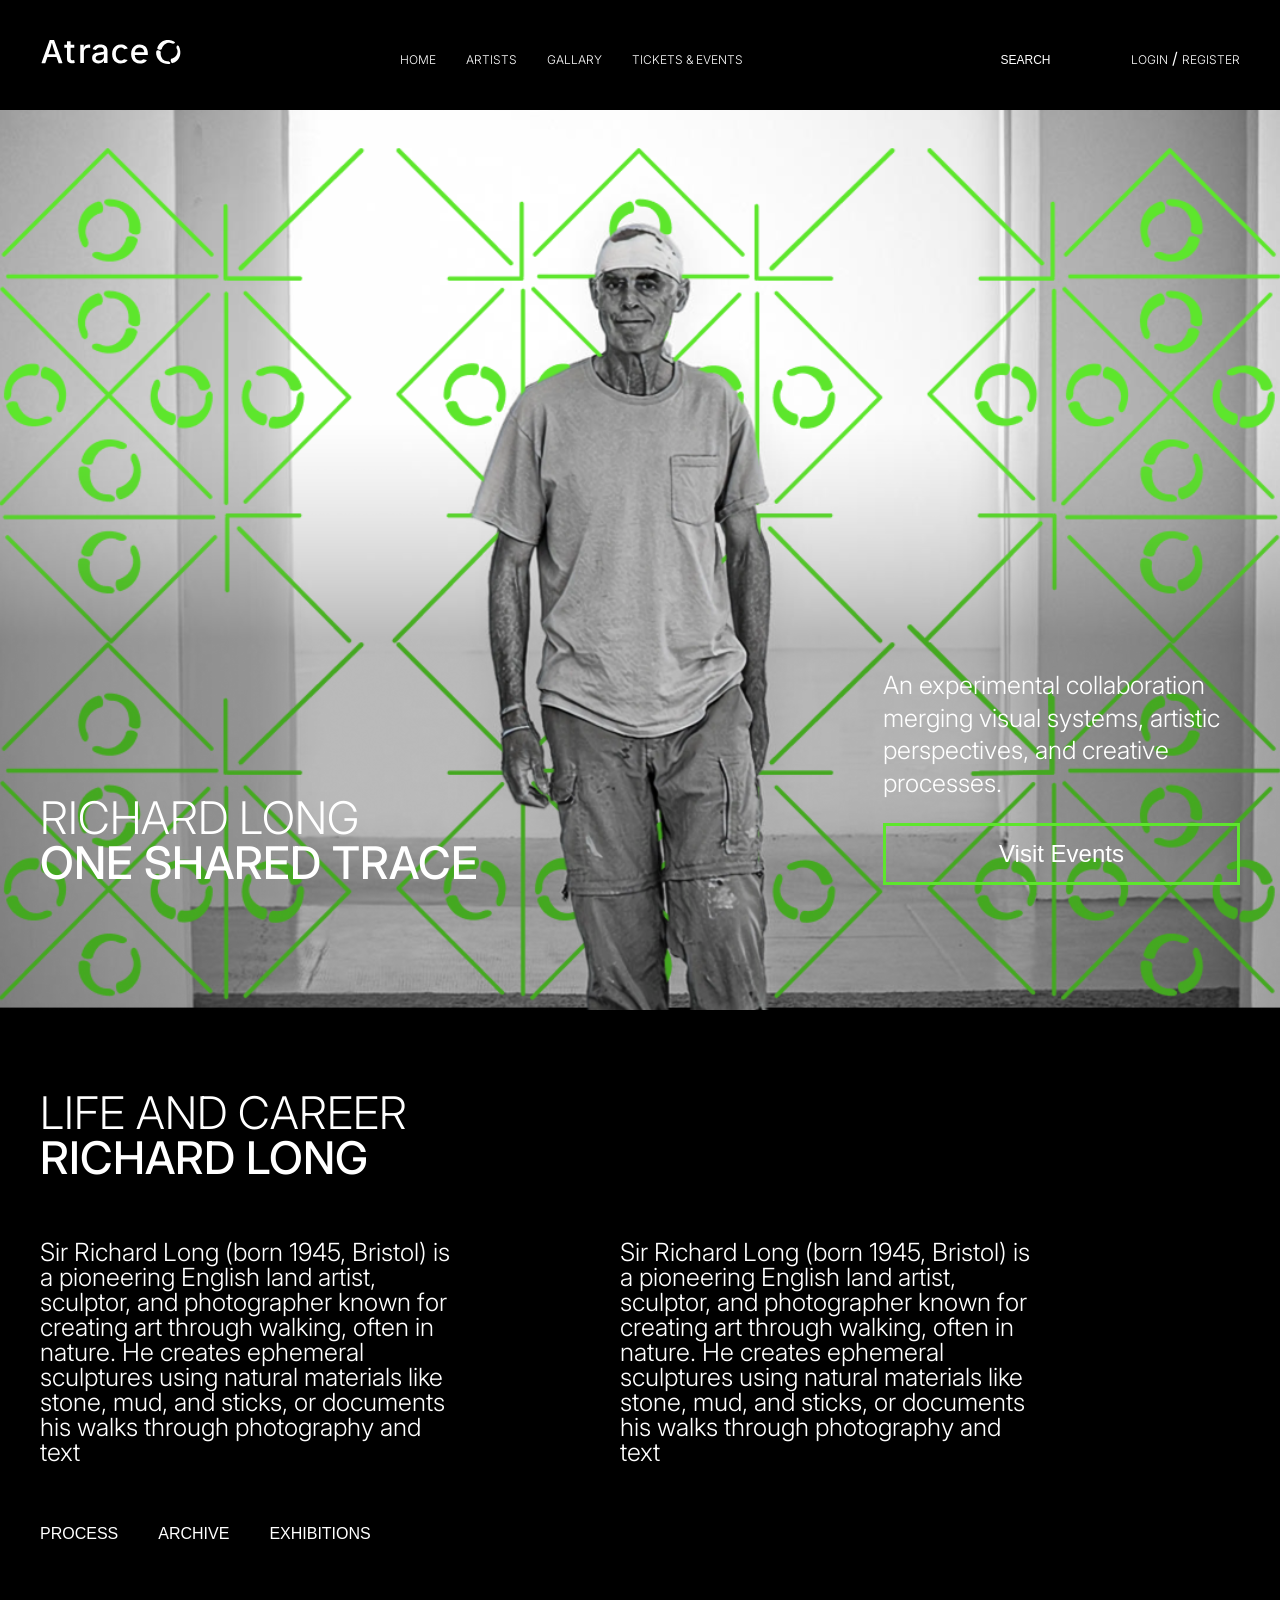
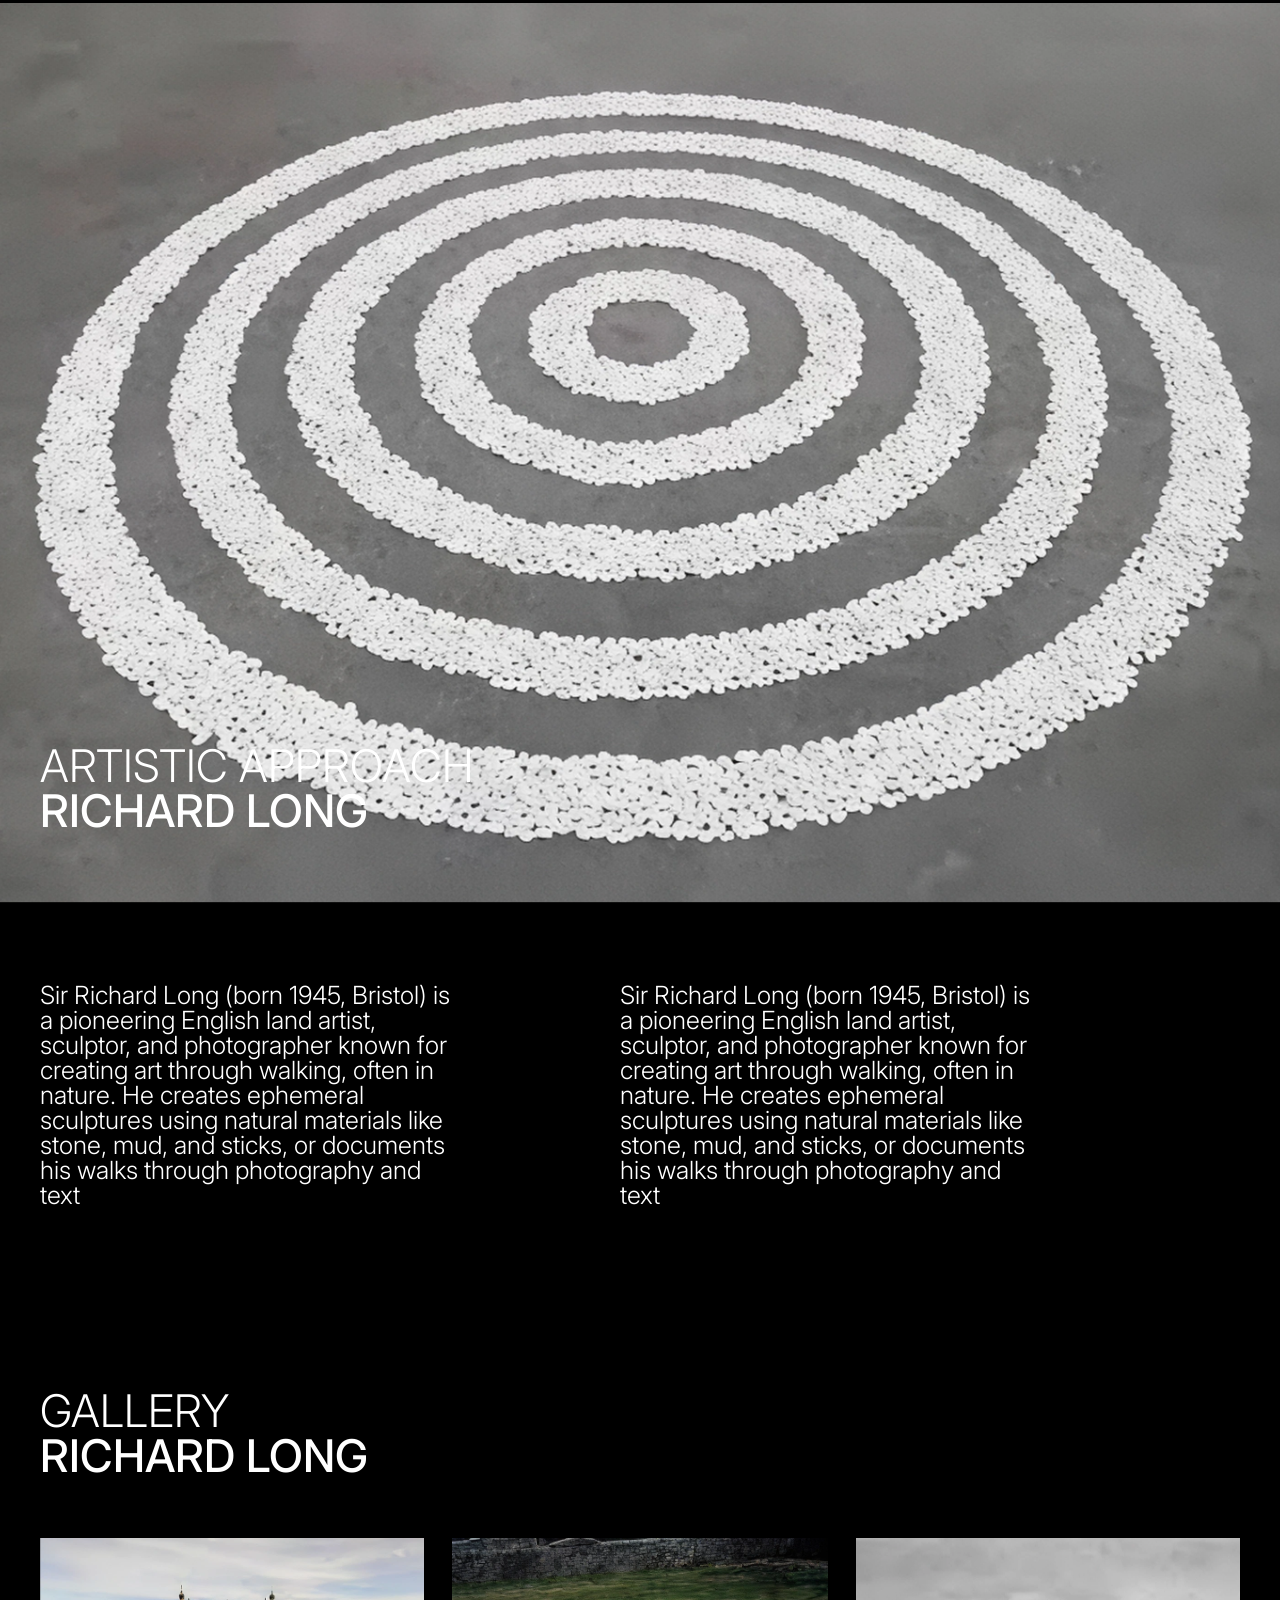
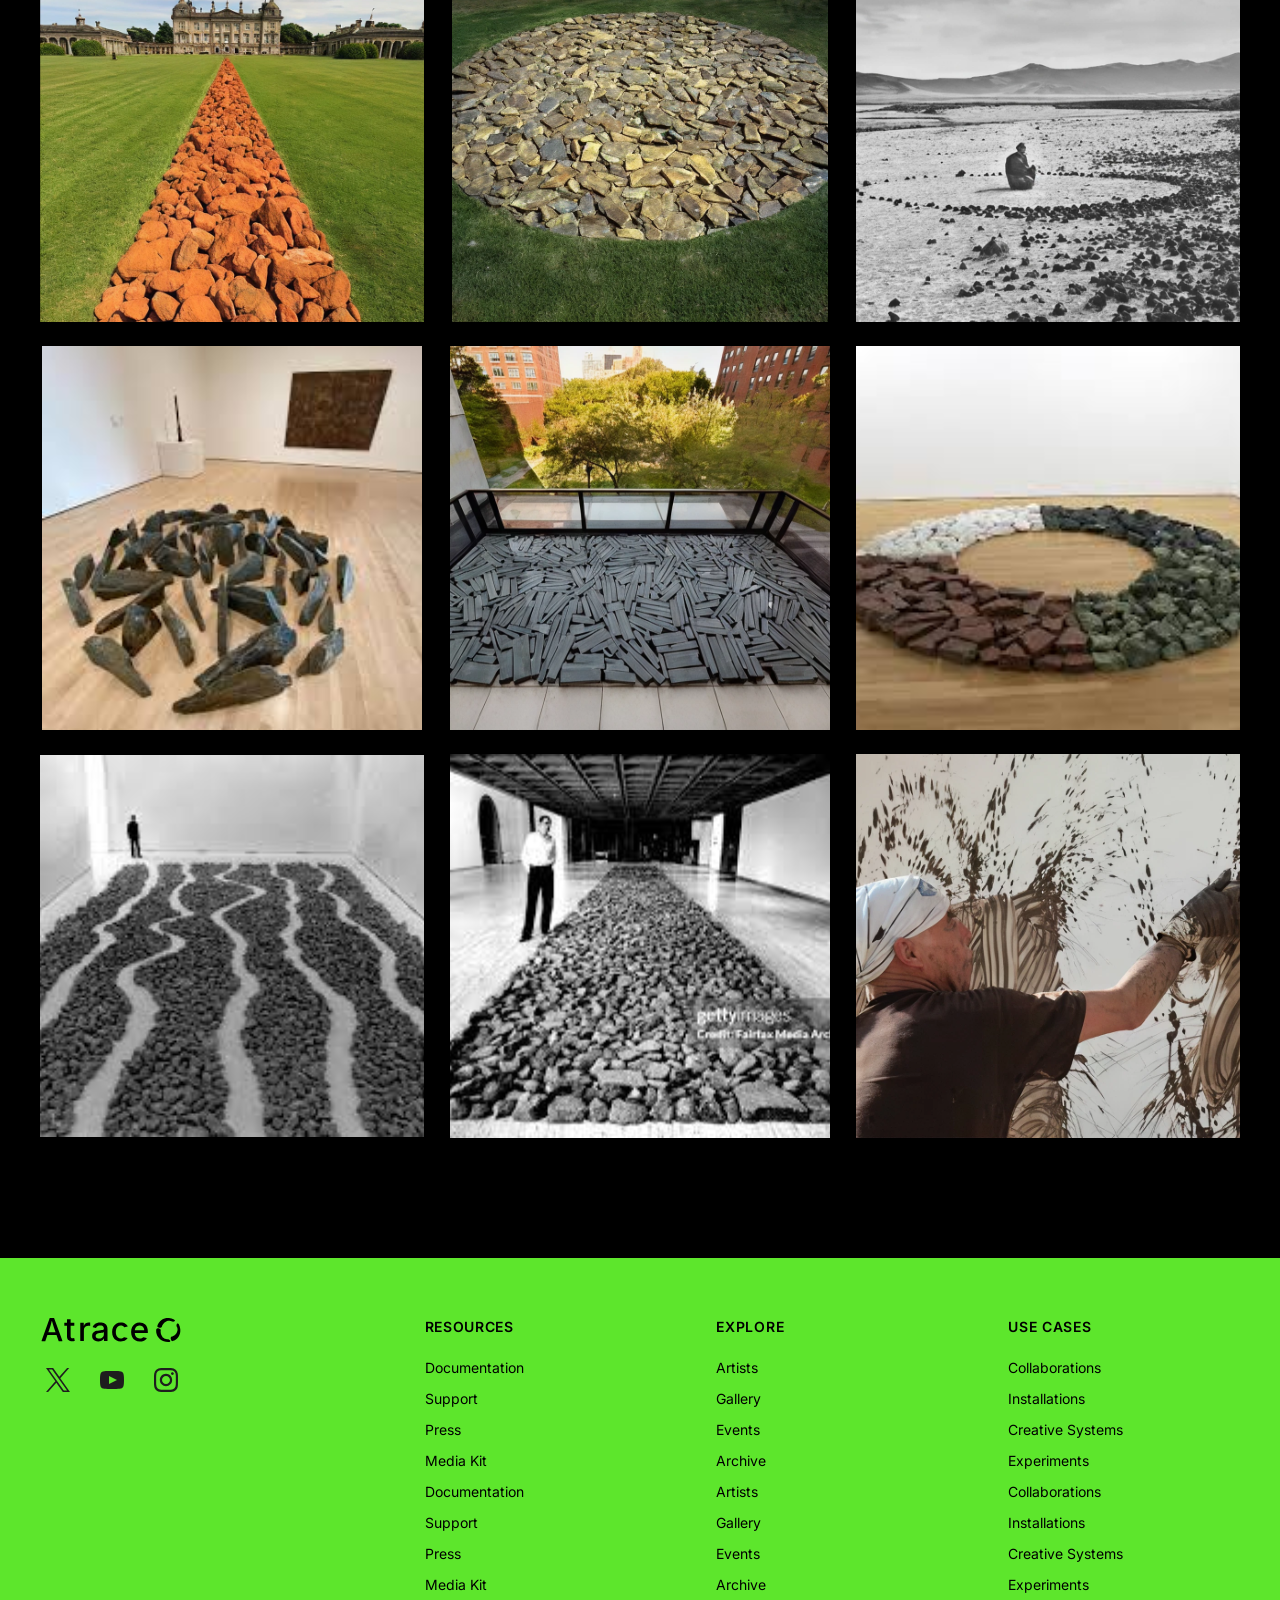
==== Artists.html @ f16a53b6 "Update Artists.html" ====
<!DOCTYPE html>
<html lang="en">

<head>
    <meta charset="UTF-8">
    <meta name="viewport" content="width=device-width, initial-scale=1.0">
    <title>Atrace</title>
    <link rel="icon" type="image/svg" sizes="32x32" href="assets/circule.svg">
    <!-- Google Font: Inter -->
    <link href="https://fonts.googleapis.com/css2?family=Inter:wght@300;400;500;600&display=swap" rel="stylesheet">

    <link rel="stylesheet" href="styles.css">
</head>

<body class="dark">

    <header class="header">
        <div class="logo">
            <div class="logo-inner">
                <!-- CHANGE WIDTH AND HEIGHT OF ATRACE DOWN HERE -->
                <svg width="110" height="24" viewBox="0 0 147 33" fill="none" xmlns="http://www.w3.org/2000/svg">
                    <path
                        d="M0.0226463 31.4394L11.1515 0.251324C11.205 0.101091 11.3487 0 11.5078 0H16.9969C17.156 0 17.2983 0.0996871 17.3532 0.248516L28.6919 31.4365C28.7821 31.6823 28.599 31.942 28.3356 31.942H23.8325C23.6719 31.942 23.5282 31.8409 23.4747 31.6893L17.3265 14.1696C16.8391 12.7263 16.3053 11.026 15.725 9.06732C15.1785 7.22521 14.5531 5.0335 13.8474 2.49499C13.7812 2.25489 13.9615 2.0134 14.2122 2.0134C14.4601 2.0134 14.6418 2.25068 14.5784 2.49077C13.8981 5.06017 13.284 7.27716 12.7361 9.14173C12.1558 11.1214 11.643 12.7965 11.1979 14.1696L5.24126 31.6851C5.18915 31.8381 5.04548 31.942 4.88209 31.942H0.379005C0.117018 31.942 -0.0660913 31.6837 0.0226463 31.4379V31.4394ZM6.01455 23.1415V19.8237C6.01455 19.6159 6.18357 19.446 6.39344 19.446H22.3042C22.5127 19.446 22.6831 19.6145 22.6831 19.8237V23.1415C22.6831 23.3493 22.5141 23.5191 22.3042 23.5191H6.39344C6.18498 23.5191 6.01455 23.3507 6.01455 23.1415Z"
                        fill="currentColor" />
                    <path
                        d="M45.0422 6.86156V10.154C45.0422 10.3618 44.8732 10.5317 44.6633 10.5317H31.6738C31.4653 10.5317 31.2949 10.3632 31.2949 10.154V6.86156C31.2949 6.65376 31.4639 6.48387 31.6738 6.48387H44.6633C44.8717 6.48387 45.0422 6.65236 45.0422 6.86156ZM35.3726 1.807H39.6066C39.8151 1.807 39.9855 1.97549 39.9855 2.18469V24.9358C39.9855 25.9467 40.201 26.6881 40.6321 27.1626C41.0631 27.6372 41.7702 27.8745 42.7533 27.8745C43.0111 27.8745 43.3505 27.845 43.7745 27.7846C44.0449 27.7467 44.29 27.7074 44.5098 27.6695C44.7098 27.6344 44.8985 27.7622 44.9422 27.9601L45.6732 31.2456C45.7155 31.4365 45.607 31.6331 45.4183 31.6893C44.9844 31.817 44.5281 31.9139 44.0478 31.9799C43.4421 32.0627 42.8449 32.1035 42.2561 32.1035C39.9574 32.1035 38.1728 31.5124 36.9023 30.3288C35.6318 29.1451 34.9965 27.4842 34.9965 25.343V2.18469C34.9965 1.97689 35.1655 1.807 35.3754 1.807H35.3726Z"
                        fill="currentColor" />
                    <path
                        d="M53.2384 31.386V6.86156C53.2384 6.65376 53.4075 6.48387 53.6173 6.48387H57.6908C57.8993 6.48387 58.0697 6.65236 58.0697 6.86156V10.5542H58.3416C58.8106 9.167 59.6275 8.08168 60.791 7.29822C61.9558 6.51476 63.2785 6.12303 64.7602 6.12303C65.0772 6.12303 65.4406 6.13427 65.849 6.15673C66.1054 6.17077 66.335 6.18902 66.5378 6.21289C66.7294 6.23536 66.8702 6.39682 66.8702 6.58918V10.5388C66.8702 10.7718 66.6632 10.9501 66.4336 10.9108C66.2674 10.8827 66.0645 10.8547 65.8265 10.8266C65.3124 10.7662 64.7912 10.7367 64.2616 10.7367C63.1123 10.7367 62.0756 10.9782 61.1544 11.4598C60.2318 11.9428 59.5135 12.6097 58.9993 13.4606C58.4852 14.3128 58.2275 15.2957 58.2275 16.4119V31.3874C58.2275 31.5952 58.0584 31.7651 57.8486 31.7651H53.6159C53.4075 31.7651 53.237 31.5966 53.237 31.3874L53.2384 31.386Z"
                        fill="currentColor" />
                    <path
                        d="M78.1004 32.3295C76.4975 32.3295 75.0453 32.0319 73.7453 31.4365C72.4438 30.8412 71.4155 29.9707 70.6606 28.825C69.9042 27.6793 69.5267 26.2781 69.5267 24.6199C69.5267 23.1878 69.8028 22.0126 70.3549 21.0929C70.9071 20.1733 71.655 19.4418 72.6015 18.8998C73.5467 18.3579 74.5974 17.9507 75.7552 17.6783C76.9116 17.4073 78.0878 17.2037 79.2822 17.0676C80.7795 16.8864 81.9964 16.739 82.9345 16.6267C83.8726 16.513 84.5642 16.3248 85.0107 16.0609C85.4572 15.7969 85.6798 15.3715 85.6798 14.7832V14.647C85.6798 13.6978 85.4981 12.8989 85.1361 12.2503C84.7727 11.6016 84.2318 11.1004 83.5134 10.7465C82.7951 10.3927 81.8993 10.2144 80.826 10.2144C79.7217 10.2144 78.7737 10.3843 77.9793 10.7227C77.1849 11.0625 76.5426 11.4949 76.051 12.0228C75.6411 12.4623 75.3186 12.9172 75.082 13.389C75.0003 13.5504 74.8228 13.6403 74.6467 13.5939L70.6732 12.5606C70.4521 12.503 70.3267 12.2615 70.4169 12.0509C70.9803 10.7283 71.7508 9.64718 72.7283 8.81037C73.8016 7.89072 75.0341 7.21959 76.4257 6.79838C77.8173 6.37717 79.254 6.16516 80.7358 6.16516C81.764 6.16516 82.8528 6.2859 84.0022 6.5274C85.1516 6.76889 86.2319 7.20555 87.246 7.83878C88.2588 8.472 89.0842 9.36216 89.7194 10.5065C90.3547 11.6522 90.6716 13.1447 90.6716 14.984V31.3846C90.6716 31.5924 90.5026 31.7623 90.2927 31.7623H86.2192C86.0108 31.7623 85.8403 31.5938 85.8403 31.3846V28.3027H85.591C85.2586 28.9514 84.767 29.5846 84.1163 30.2024C83.4655 30.8202 82.6458 31.3298 81.6542 31.7286C80.664 32.1273 79.4808 32.3281 78.1047 32.3281L78.1004 32.3295ZM79.2118 28.3266C80.5724 28.3266 81.7373 28.0626 82.7049 27.5347C83.6726 27.0068 84.4135 26.3062 84.9276 25.4314C85.4417 24.5581 85.6995 23.6301 85.6995 22.65V20.0778C85.6995 19.8068 85.4262 19.6285 85.1741 19.731C85.029 19.7914 84.86 19.8476 84.667 19.9023C84.16 20.0455 83.5825 20.1733 82.9317 20.287C82.281 20.4008 81.6542 20.4948 81.0485 20.5692C80.4428 20.6451 79.9442 20.7054 79.5512 20.7504C78.6132 20.8711 77.7554 21.0747 76.9764 21.3611C76.1975 21.6475 75.5778 22.0547 75.1172 22.5826C74.6552 23.1106 74.4256 23.8112 74.4256 24.6859C74.4256 25.4848 74.6326 26.1559 75.0496 26.6979C75.4651 27.2399 76.0285 27.647 76.7398 27.9194C77.4497 28.1904 78.2737 28.3266 79.2118 28.3266Z"
                        fill="currentColor" />
                    <path
                        d="M112.794 26.8229C112.28 27.2216 111.701 27.5305 111.05 27.7495C110.4 27.9728 109.68 28.0809 108.897 28.0809C107.367 28.0809 106.101 27.6807 105.094 26.8818C104.086 26.0829 103.34 25.0158 102.848 23.682C102.357 22.3468 102.11 20.8725 102.11 19.2607C102.11 17.6306 102.357 16.1465 102.848 14.807C103.34 13.4634 104.086 12.3921 105.094 11.5834C106.101 10.7746 107.366 10.3717 108.897 10.3717C109.666 10.3717 110.373 10.4812 111.015 10.689C111.657 10.9024 112.226 11.2015 112.718 11.5918C113.073 11.8754 113.387 12.1955 113.664 12.5507C113.756 12.6687 113.905 12.7263 114.052 12.6912L118.217 11.6971C118.466 11.6381 118.583 11.3559 118.455 11.1355C118.327 10.915 118.192 10.7044 118.046 10.498C117.404 9.57137 116.621 8.78651 115.687 8.14626C114.758 7.50602 113.719 7.01601 112.573 6.67482C111.421 6.33504 110.187 6.16656 108.875 6.16656C106.485 6.16656 104.403 6.70712 102.636 7.79665C100.864 8.88198 99.489 10.4068 98.5059 12.3724C97.5227 14.3423 97.0354 16.6351 97.0354 19.2593C97.0354 21.8511 97.5227 24.1299 98.5059 26.0871C99.489 28.0486 100.865 29.5692 102.636 30.6545C104.402 31.744 106.484 32.2846 108.875 32.2846C110.205 32.2846 111.453 32.1119 112.614 31.7623C113.78 31.4169 114.827 30.9128 115.756 30.2501C116.69 29.5874 117.477 28.7843 118.128 27.8394C118.21 27.7214 118.287 27.6035 118.361 27.4856L113.593 26.3371C113.463 26.3062 113.329 26.3469 113.233 26.441C113.097 26.5757 112.952 26.7035 112.795 26.8229H112.794Z"
                        fill="currentColor" />
                    <path
                        d="M146.166 18.8746C146.166 16.586 145.852 14.6343 145.224 13.0323C144.596 11.4247 143.748 10.1175 142.673 9.10522C141.599 8.09712 140.387 7.35298 139.043 6.88122C137.695 6.40384 136.297 6.16796 134.845 6.16796C132.485 6.16796 130.432 6.72116 128.674 7.82895C126.92 8.93674 125.564 10.4798 124.603 12.4553C123.643 14.4294 123.164 16.7137 123.164 19.3056C123.164 21.9298 123.651 24.2127 124.626 26.1559C125.605 28.1033 126.998 29.6099 128.81 30.6769C130.627 31.7482 132.781 32.2846 135.277 32.2846C137.09 32.2846 138.715 32.008 140.141 31.459C141.57 30.91 142.769 30.1378 143.725 29.1437C144.082 28.7745 144.4 28.3841 144.68 27.9728C144.83 27.7537 144.714 27.4519 144.456 27.3901L140.105 26.3427L140.055 26.3342C139.982 26.4157 139.908 26.4971 139.827 26.5743C139.27 27.1093 138.619 27.5094 137.863 27.7734C137.107 28.0359 136.26 28.1679 135.322 28.1679C133.901 28.1679 132.653 27.8632 131.578 27.2553C130.504 26.6417 129.67 25.7389 129.074 24.5413C128.579 23.557 128.291 22.3875 128.205 21.0396C128.191 20.8234 128.368 20.6408 128.585 20.6408H145.788C145.996 20.6408 146.166 20.4724 146.166 20.2632V18.8746ZM128.62 16.9314C128.398 16.9314 128.217 16.739 128.243 16.5186C128.347 15.62 128.585 14.7733 128.961 13.9815C129.48 12.8737 130.242 11.9793 131.239 11.3026C132.236 10.6216 133.439 10.2818 134.846 10.2818C136.267 10.2818 137.45 10.6174 138.398 11.2801C139.341 11.9428 140.056 12.8638 140.544 14.0489C140.848 14.7958 141.055 15.6144 141.168 16.5101C141.196 16.7334 141.015 16.9314 140.79 16.9314H128.62Z"
                        fill="currentColor" />
                </svg>
                <!-- CHANGE WIDTH AND HEIGHT OF THE CIRCULE DOWN HERE -->
                <svg width="25" height="24" viewBox="0 0 36 35" fill="none" xmlns="http://www.w3.org/2000/svg">
                    <path
                        d="M22.0996 4.79699C21.9869 4.74224 21.8714 4.69169 21.7601 4.63413C22.7137 5.11571 22.2926 4.86579 22.0531 4.76751C21.8207 4.67203 21.5869 4.58218 21.3489 4.50074C21.1108 4.41931 20.8728 4.34349 20.6305 4.27469C20.5699 4.25784 20.5094 4.24099 20.4488 4.22414C20.1812 4.15254 20.3685 4.20028 21.0094 4.36876C20.8869 4.34208 20.7657 4.3112 20.6418 4.28452C20.1699 4.18202 19.6952 4.11182 19.2163 4.05426C18.8431 4.00933 20.2446 4.1385 19.6051 4.09357C19.4797 4.08514 19.3544 4.07672 19.229 4.0711C18.9783 4.05987 18.7262 4.05566 18.4754 4.05706C18.2444 4.05987 18.0149 4.07391 17.7853 4.08093C18.9755 4.04864 18.0332 4.06549 17.7317 4.10199C17.2317 4.16377 16.7401 4.25644 16.25 4.36736C15.7485 4.47968 16.9768 4.15956 16.4852 4.30558C16.3655 4.34068 16.2443 4.37438 16.1232 4.41088C15.8838 4.4853 15.6457 4.56533 15.4105 4.65238C14.9288 4.83069 14.4597 5.0413 14.0019 5.27297C14.1963 5.17187 14.3921 5.07078 14.5865 4.96969C13.3949 5.59168 12.3117 6.38216 11.3483 7.31585C11.4863 7.18106 11.6243 7.04487 11.7624 6.91008C10.4567 8.2018 9.41576 9.72378 8.70163 11.4143C8.77065 11.2486 8.84107 11.0843 8.91009 10.9186C8.65515 11.5378 8.44669 12.1696 8.2833 12.8197C7.92131 14.2631 5.84232 14.4273 4.64366 14.1844C3.86333 14.0272 3.0027 13.766 2.41112 13.2086C2.00687 12.8281 1.53362 12.2749 1.68574 11.667C2.58157 8.0965 4.80563 4.91353 7.85651 2.83555C10.9863 0.702804 14.9316 -0.249138 18.6994 0.0555395C21.2714 0.263338 23.6997 0.890945 26.0196 2.02682C26.5365 2.27954 27.1858 2.86222 27.3309 3.45192C27.4675 4.00371 27.2041 4.57937 26.7351 4.88966C25.3688 5.79387 23.4771 5.47234 22.0996 4.79699Z"
                        fill="currentColor" />
                    <path
                        d="M30.3607 13.1904C30.4184 13.3013 30.4719 13.415 30.5311 13.5259C30.0268 12.5866 30.286 12.9994 30.3916 13.2367C30.4973 13.474 30.5874 13.6972 30.6762 13.9317C30.7649 14.1662 30.8452 14.4035 30.9198 14.6421C30.9381 14.7025 30.9565 14.7615 30.9748 14.8219C31.0536 15.0858 31.0001 14.9019 30.817 14.2659C30.8466 14.388 30.8804 14.5074 30.91 14.6295C31.0227 15.0971 31.1058 15.5688 31.1734 16.0448C31.2269 16.4155 31.0649 15.0226 31.1255 15.6587C31.1368 15.7836 31.148 15.9086 31.1565 16.0336C31.1734 16.2835 31.1832 16.5334 31.1875 16.7847C31.1903 17.015 31.1804 17.2438 31.1804 17.4741C31.1846 16.2863 31.1903 17.227 31.1607 17.5275C31.11 18.0273 31.0283 18.5187 30.9283 19.0115C30.8269 19.5142 31.1199 18.2814 30.9846 18.7757C30.9522 18.8964 30.9212 19.0171 30.8874 19.1379C30.8184 19.3794 30.7438 19.6181 30.6621 19.854C30.4931 20.3384 30.2944 20.8101 30.0719 21.272C30.1691 21.0755 30.2649 20.8789 30.3621 20.6823C29.7663 21.8842 28.9986 22.9822 28.083 23.9636C28.2154 23.8232 28.3479 23.6828 28.4803 23.541C27.2154 24.872 25.7125 25.9433 24.0335 26.6959C24.1969 26.6229 24.3617 26.5498 24.5251 26.4768C23.9096 26.745 23.28 26.9682 22.6334 27.1452C21.1953 27.5397 21.0784 29.6149 21.3489 30.8041C21.5249 31.5791 21.8066 32.43 22.3799 33.007C22.7715 33.4016 23.3363 33.8593 23.9434 33.6936C27.5027 32.7192 30.6452 30.4278 32.658 27.3417C34.7243 24.1728 35.5891 20.219 35.1961 16.4716C34.9285 13.9135 34.2426 11.5083 33.0509 9.22254C32.7847 8.71287 32.1861 8.07965 31.5917 7.94767C31.0353 7.82411 30.4635 8.09931 30.1635 8.57387C29.2873 9.95545 29.655 11.8327 30.3635 13.1918L30.3607 13.1904Z"
                        fill="currentColor" />
                    <path
                        d="M16.1105 30.8715C15.9851 30.8771 15.8584 30.8771 15.733 30.8827C16.7993 30.8266 16.3147 30.8855 16.0556 30.8799C15.8049 30.8743 15.5541 30.8617 15.3034 30.8406C15.0527 30.8209 14.8034 30.7929 14.5541 30.7592C14.4921 30.7507 14.4301 30.7423 14.3682 30.7325C14.0949 30.6904 14.2851 30.7227 14.94 30.8266C14.8175 30.8013 14.6935 30.7816 14.5696 30.7564C14.0977 30.6595 13.6329 30.5331 13.1723 30.3941C12.8131 30.2846 14.147 30.7297 13.5442 30.5149C13.4258 30.4727 13.3075 30.4292 13.1906 30.3829C12.9568 30.2916 12.7244 30.1947 12.4962 30.0922C12.2864 29.9982 12.0821 29.8915 11.8736 29.7932C12.9498 30.3014 12.0948 29.9069 11.8342 29.7525C11.4018 29.4955 10.9891 29.2119 10.5848 28.9128C10.1721 28.6082 11.1666 29.3958 10.775 29.0645C10.6792 28.983 10.582 28.9044 10.4877 28.823C10.2975 28.6587 10.113 28.4902 9.93268 28.3147C9.56365 27.9567 9.21997 27.5776 8.89601 27.1803C9.03404 27.3516 9.17068 27.5214 9.30871 27.6927C8.47064 26.6453 7.80017 25.4856 7.29732 24.243C7.36916 24.4227 7.441 24.601 7.51142 24.7807C6.83955 23.0734 6.50431 21.2622 6.53389 19.4285C6.53108 19.6083 6.52686 19.7866 6.52404 19.9663C6.54094 19.2966 6.60574 18.6338 6.71983 17.9753C6.97337 16.5095 5.13662 15.5225 3.94219 15.2613C3.16468 15.0914 2.27168 14.9847 1.50403 15.2557C0.980053 15.441 0.323675 15.757 0.216626 16.3747C-0.410171 20.0014 0.33636 23.8091 2.28577 26.9374C4.28589 30.1484 7.51001 32.6069 11.0806 33.8438C13.5174 34.6891 15.9936 35.092 18.5754 34.9867C19.1515 34.9629 19.9812 34.6919 20.353 34.2103C20.7009 33.7596 20.6939 33.1278 20.3896 32.6546C19.5065 31.2773 17.6458 30.8111 16.1105 30.8743V30.8715Z"
                        fill="currentColor" />
                </svg>

            </div>


        </div>

        <nav class="nav">
            <a href="index.html">HOME</a>
            <a href="Artists.html">ARTISTS</a>
            <a href="events.html">GALLARY</a>
            <a href="events.html">TICKETS & EVENTS</a>
        </nav>

        <div class="actions">
            <form class="search-container">
                <div class="search-box">
                    <input type="text" placeholder="SEARCH" id="searchInput">

                    <button class="search-icon" type="submit">
                        <!-- SVG -->
                        <svg viewBox="0 0 36 35" xmlns="http://www.w3.org/2000/svg">
                            <path
                                d="M22.0996 4.79699C21.9869 4.74224 21.8714 4.69169 21.7601 4.63413C22.7137 5.11571 22.2926 4.86579 22.0531 4.76751C21.8207 4.67203 21.5869 4.58218 21.3489 4.50074C21.1108 4.41931 20.8728 4.34349 20.6305 4.27469C20.5699 4.25784 20.5094 4.24099 20.4488 4.22414C20.1812 4.15254 20.3685 4.20028 21.0094 4.36876C20.8869 4.34208 20.7657 4.3112 20.6418 4.28452C20.1699 4.18202 19.6952 4.11182 19.2163 4.05426C18.8431 4.00933 20.2446 4.1385 19.6051 4.09357C19.4797 4.08514 19.3544 4.07672 19.229 4.0711C18.9783 4.05987 18.7262 4.05566 18.4755 4.05706C18.2445 4.05987 18.0149 4.07391 17.7853 4.08093C18.9755 4.04864 18.0332 4.06549 17.7317 4.10199C17.2317 4.16377 16.7401 4.25644 16.25 4.36736C15.7485 4.47968 16.9768 4.15956 16.4852 4.30558C16.3655 4.34068 16.2443 4.37438 16.1232 4.41088C15.8838 4.4853 15.6457 4.56533 15.4105 4.65238C14.9288 4.83069 14.4597 5.0413 14.002 5.27297C14.1963 5.17187 14.3921 5.07078 14.5865 4.96969C13.3949 5.59168 12.3117 6.38216 11.3483 7.31585C11.4863 7.18106 11.6243 7.04487 11.7624 6.91008C10.4567 8.2018 9.41577 9.72378 8.70164 11.4143C8.77066 11.2486 8.84108 11.0843 8.9101 10.9186C8.65516 11.5378 8.4467 12.1696 8.28331 12.8197C7.92132 14.2631 5.84233 14.4273 4.64367 14.1844C3.86334 14.0272 3.00271 13.766 2.41113 13.2086C2.00688 12.8281 1.53363 12.2749 1.68575 11.667C2.58158 8.0965 4.80564 4.91353 7.85652 2.83555C10.9863 0.702804 14.9316 -0.249138 18.6994 0.0555395C21.2714 0.263338 23.6997 0.890945 26.0196 2.02682C26.5365 2.27954 27.1858 2.86222 27.3309 3.45192C27.4675 4.00371 27.2041 4.57937 26.7351 4.88966C25.3688 5.79387 23.4772 5.47234 22.0996 4.79699Z"
                                fill="currentColor" />
                            <path
                                d="M30.3607 13.1904C30.4184 13.3013 30.4719 13.415 30.5311 13.5259C30.0268 12.5866 30.286 12.9994 30.3916 13.2367C30.4973 13.474 30.5874 13.6972 30.6762 13.9317C30.7649 14.1662 30.8452 14.4035 30.9198 14.6421C30.9381 14.7025 30.9565 14.7615 30.9748 14.8219C31.0537 15.0858 31.0001 14.9019 30.817 14.2659C30.8466 14.388 30.8804 14.5074 30.91 14.6295C31.0227 15.0971 31.1058 15.5688 31.1734 16.0448C31.2269 16.4155 31.0649 15.0226 31.1255 15.6587C31.1368 15.7836 31.148 15.9086 31.1565 16.0336C31.1734 16.2835 31.1832 16.5334 31.1875 16.7847C31.1903 17.015 31.1804 17.2438 31.1804 17.4741C31.1846 16.2863 31.1903 17.227 31.1607 17.5275C31.11 18.0273 31.0283 18.5187 30.9283 19.0115C30.8269 19.5142 31.1199 18.2814 30.9846 18.7757C30.9522 18.8964 30.9212 19.0171 30.8874 19.1379C30.8184 19.3794 30.7438 19.6181 30.6621 19.854C30.4931 20.3384 30.2944 20.8101 30.0719 21.272C30.1691 21.0755 30.2649 20.8789 30.3621 20.6823C29.7663 21.8842 28.9986 22.9822 28.0831 23.9636C28.2155 23.8232 28.3479 23.6828 28.4803 23.541C27.2154 24.872 25.7125 25.9433 24.0335 26.6959C24.1969 26.6229 24.3617 26.5498 24.5251 26.4768C23.9096 26.745 23.28 26.9682 22.6334 27.1452C21.1953 27.5397 21.0784 29.6149 21.3489 30.8041C21.5249 31.5791 21.8066 32.43 22.3799 33.007C22.7715 33.4016 23.3363 33.8593 23.9434 33.6936C27.5027 32.7192 30.6452 30.4278 32.658 27.3417C34.7243 24.1728 35.5891 20.219 35.1961 16.4716C34.9285 13.9135 34.2426 11.5083 33.0509 9.22254C32.7847 8.71287 32.1861 8.07965 31.5917 7.94767C31.0353 7.82411 30.4635 8.09931 30.1635 8.57387C29.2873 9.95545 29.655 11.8327 30.3635 13.1918L30.3607 13.1904Z"
                                fill="currentColor" />
                            <path
                                d="M16.1105 30.8715C15.9851 30.8771 15.8584 30.8771 15.733 30.8827C16.7993 30.8266 16.3147 30.8855 16.0556 30.8799C15.8049 30.8743 15.5541 30.8617 15.3034 30.8406C15.0527 30.8209 14.8034 30.7929 14.5541 30.7592C14.4921 30.7507 14.4301 30.7423 14.3682 30.7325C14.0949 30.6904 14.2851 30.7227 14.94 30.8266C14.8175 30.8013 14.6935 30.7816 14.5696 30.7564C14.0977 30.6595 13.6329 30.5331 13.1723 30.3941C12.8131 30.2846 14.147 30.7297 13.5442 30.5149C13.4258 30.4727 13.3075 30.4292 13.1906 30.3829C12.9568 30.2916 12.7244 30.1947 12.4962 30.0922C12.2864 29.9982 12.0821 29.8915 11.8736 29.7932C12.9498 30.3014 12.0948 29.9069 11.8342 29.7525C11.4018 29.4955 10.9891 29.2119 10.5848 28.9128C10.1721 28.6082 11.1666 29.3958 10.775 29.0645C10.6792 28.983 10.582 28.9044 10.4877 28.823C10.2975 28.6587 10.113 28.4902 9.93268 28.3147C9.56365 27.9567 9.21997 27.5776 8.89601 27.1803C9.03404 27.3516 9.17068 27.5214 9.30871 27.6927C8.47064 26.6453 7.80017 25.4856 7.29732 24.243C7.36916 24.4227 7.441 24.601 7.51142 24.7807C6.83955 23.0734 6.50431 21.2622 6.53389 19.4285C6.53108 19.6083 6.52686 19.7866 6.52404 19.9663C6.54094 19.2966 6.60574 18.6338 6.71983 17.9753C6.97337 16.5095 5.13662 15.5225 3.94219 15.2613C3.16468 15.0914 2.27168 14.9847 1.50403 15.2557C0.980053 15.4411 0.323675 15.757 0.216626 16.3747C-0.410171 20.0014 0.33636 23.8091 2.28577 26.9374C4.28589 30.1484 7.51001 32.6069 11.0806 33.8438C13.5174 34.6891 15.9936 35.092 18.5754 34.9867C19.1515 34.9629 19.9812 34.6919 20.353 34.2103C20.7009 33.7596 20.6939 33.1278 20.3896 32.6546C19.5065 31.2773 17.6458 30.8111 16.1105 30.8743V30.8715Z"
                                fill="currentColor" />
                        </svg>
                    </button>
                </div>

                <span class="underline"></span>
            </form>
            <div class="auth">
                <a href="#">LOGIN</a> /
                <a href="#">REGISTER</a>
            </div>
        </div>


    </header>
    <section class="artist-hero">

        <img src="assets/resh11.svg" class="artist-bg" alt="Artist Hero">

        <div class="artist-overlay">
            <div class="art-info-grid">

                <div class="art-info-item left">
                    <p class="artist-name">RICHARD LONG</p>

                    <p class="artist-title">
                        ONE SHARED TRACE
                    </p>
                </div>

                <div class="art-info-item middle">
                </div>

                <div class="art-info-item right">
                    <p>
                        An experimental collaboration merging visual systems, artistic perspectives, and creative
                        processes.
                    </p>

                    <button class="art-info-btn">
                        Visit Events
                    </button>
                </div>

            </div>
        </div>

    </section>
    <section class="artist-life-section">

        <!-- TITLE -->
        <div class="life-section-heading">
            <p class="life-artist-name">LIFE AND CAREER</p>
            <p class="life-artist-title">RICHARD LONG</p>
        </div>

        <!-- 3 COLUMN TEXT GRID -->
        <div class="life-content-grid">

            <div class="life-content-item">
                <p>
                    Sir Richard Long (born 1945, Bristol) is a pioneering English land artist, sculptor, and
                    photographer known for creating art through walking, often in nature. He creates ephemeral
                    sculptures using natural materials like stone, mud, and sticks, or documents his walks through
                    photography and text
                </p>
            </div>

            <div class="life-content-item">
                <p>
                    Sir Richard Long (born 1945, Bristol) is a pioneering English land artist, sculptor, and
                    photographer known for creating art through walking, often in nature. He creates ephemeral
                    sculptures using natural materials like stone, mud, and sticks, or documents his walks through
                    photography and text
                </p>
            </div>

            <div class="life-content-item empty">
                <!-- intentionally empty -->
            </div>

        </div>

        <!-- BOTTOM TEXT BUTTONS -->
        <div class="life-section-links">
            <button>PROCESS</button>
            <button>ARCHIVE</button>
            <button>EXHIBITIONS</button>
        </div>

    </section>
    <section class="artist-work">

        <img src="assets/work.svg" class="artistwork-bg" alt="Artist wokr">

        <div class="artistwork-overlay">
            <div class="work-info-grid">

                <div class="work-info-item left">
                    <p class="artistwork-name">ARTISTIC APPROACH</p>

                    <p class="artistwork-title">
                        RICHARD LONG
                    </p>
                </div>

                <div class="work-info-item middle">
                </div>

                <div class="work-info-item right">

                </div>

            </div>
        </div>

    </section>
    <section class="artistwork-info-section">
        <div class="life-info-grid">

            <div class="life-info-item">
                <p>
                    Sir Richard Long (born 1945, Bristol) is a pioneering English land artist, sculptor, and
                    photographer known for creating art through walking, often in nature. He creates ephemeral
                    sculptures using natural materials like stone, mud, and sticks, or documents his walks through
                    photography and text
                </p>
            </div>

            <div class="life-info-item">
                <p>
                    Sir Richard Long (born 1945, Bristol) is a pioneering English land artist, sculptor, and
                    photographer known for creating art through walking, often in nature. He creates ephemeral
                    sculptures using natural materials like stone, mud, and sticks, or documents his walks through
                    photography and text
                </p>
            </div>

            <div class="life-info-item empty">
                <!-- intentionally empty -->
            </div>

        </div>
    </section>

    <section class="gallery-section">

        <!-- Heading -->
        <div class="life-section-heading">
            <p class="life-artist-name">GALLERY</p>
            <p class="life-artist-title">RICHARD LONG</p>
        </div>

        <!-- Grid -->
        <div class="gallery-grid">

            <div class="gallery-item"><img src="assets/images1.svg" alt=""></div>
            <div class="gallery-item"><img src="assets/images3.svg" alt=""></div>
            <div class="gallery-item"><img src="assets/images2.svg" alt=""></div>

            <div class="gallery-item"><img src="assets/images4.svg" alt=""></div>
            <div class="gallery-item"><img src="assets/images5.svg" alt=""></div>
            <div class="gallery-item"><img src="assets/images6.svg" alt=""></div>

            <div class="gallery-item"><img src="assets/images7.svg" alt=""></div>
            <div class="gallery-item"><img src="assets/images8.svg" alt=""></div>
            <div class="gallery-item"><img src="assets/images9.svg" alt=""></div>

        </div>

    </section>
    <footer class="footer">

        <div class="footer-grid">

            <!-- COLUMN 1 -->
            <div class="footer-column brand-column">

                <div class="footer-logo">
                    <div class="logo">
                        <div class="logo-inner">
                            <!-- CHANGE WIDTH AND HEIGHT OF ATRACE DOWN HERE -->
                            <svg width="110" height="24" viewBox="0 0 147 33" fill="none"
                                xmlns="http://www.w3.org/2000/svg">
                                <path
                                    d="M0.0226463 31.4394L11.1515 0.251324C11.205 0.101091 11.3487 0 11.5078 0H16.9969C17.156 0 17.2983 0.0996871 17.3532 0.248516L28.6919 31.4365C28.7821 31.6823 28.599 31.942 28.3356 31.942H23.8325C23.6719 31.942 23.5282 31.8409 23.4747 31.6893L17.3265 14.1696C16.8391 12.7263 16.3053 11.026 15.725 9.06732C15.1785 7.22521 14.5531 5.0335 13.8474 2.49499C13.7812 2.25489 13.9615 2.0134 14.2122 2.0134C14.4601 2.0134 14.6418 2.25068 14.5784 2.49077C13.8981 5.06017 13.284 7.27716 12.7361 9.14173C12.1558 11.1214 11.643 12.7965 11.1979 14.1696L5.24126 31.6851C5.18915 31.8381 5.04548 31.942 4.88209 31.942H0.379005C0.117018 31.942 -0.0660913 31.6837 0.0226463 31.4379V31.4394ZM6.01455 23.1415V19.8237C6.01455 19.6159 6.18357 19.446 6.39344 19.446H22.3042C22.5127 19.446 22.6831 19.6145 22.6831 19.8237V23.1415C22.6831 23.3493 22.5141 23.5191 22.3042 23.5191H6.39344C6.18498 23.5191 6.01455 23.3507 6.01455 23.1415Z"
                                    fill="currentColor" />
                                <path
                                    d="M45.0422 6.86156V10.154C45.0422 10.3618 44.8732 10.5317 44.6633 10.5317H31.6738C31.4653 10.5317 31.2949 10.3632 31.2949 10.154V6.86156C31.2949 6.65376 31.4639 6.48387 31.6738 6.48387H44.6633C44.8717 6.48387 45.0422 6.65236 45.0422 6.86156ZM35.3726 1.807H39.6066C39.8151 1.807 39.9855 1.97549 39.9855 2.18469V24.9358C39.9855 25.9467 40.201 26.6881 40.6321 27.1626C41.0631 27.6372 41.7702 27.8745 42.7533 27.8745C43.0111 27.8745 43.3505 27.845 43.7745 27.7846C44.0449 27.7467 44.29 27.7074 44.5098 27.6695C44.7098 27.6344 44.8985 27.7622 44.9422 27.9601L45.6732 31.2456C45.7155 31.4365 45.607 31.6331 45.4183 31.6893C44.9844 31.817 44.5281 31.9139 44.0478 31.9799C43.4421 32.0627 42.8449 32.1035 42.2561 32.1035C39.9574 32.1035 38.1728 31.5124 36.9023 30.3288C35.6318 29.1451 34.9965 27.4842 34.9965 25.343V2.18469C34.9965 1.97689 35.1655 1.807 35.3754 1.807H35.3726Z"
                                    fill="currentColor" />
                                <path
                                    d="M53.2384 31.386V6.86156C53.2384 6.65376 53.4075 6.48387 53.6173 6.48387H57.6908C57.8993 6.48387 58.0697 6.65236 58.0697 6.86156V10.5542H58.3416C58.8106 9.167 59.6275 8.08168 60.791 7.29822C61.9558 6.51476 63.2785 6.12303 64.7602 6.12303C65.0772 6.12303 65.4406 6.13427 65.849 6.15673C66.1054 6.17077 66.335 6.18902 66.5378 6.21289C66.7294 6.23536 66.8702 6.39682 66.8702 6.58918V10.5388C66.8702 10.7718 66.6632 10.9501 66.4336 10.9108C66.2674 10.8827 66.0645 10.8547 65.8265 10.8266C65.3124 10.7662 64.7912 10.7367 64.2616 10.7367C63.1123 10.7367 62.0756 10.9782 61.1544 11.4598C60.2318 11.9428 59.5135 12.6097 58.9993 13.4606C58.4852 14.3128 58.2275 15.2957 58.2275 16.4119V31.3874C58.2275 31.5952 58.0584 31.7651 57.8486 31.7651H53.6159C53.4075 31.7651 53.237 31.5966 53.237 31.3874L53.2384 31.386Z"
                                    fill="currentColor" />
                                <path
                                    d="M78.1004 32.3295C76.4975 32.3295 75.0453 32.0319 73.7453 31.4365C72.4438 30.8412 71.4155 29.9707 70.6606 28.825C69.9042 27.6793 69.5267 26.2781 69.5267 24.6199C69.5267 23.1878 69.8028 22.0126 70.3549 21.0929C70.9071 20.1733 71.655 19.4418 72.6015 18.8998C73.5467 18.3579 74.5974 17.9507 75.7552 17.6783C76.9116 17.4073 78.0878 17.2037 79.2822 17.0676C80.7795 16.8864 81.9964 16.739 82.9345 16.6267C83.8726 16.513 84.5642 16.3248 85.0107 16.0609C85.4572 15.7969 85.6798 15.3715 85.6798 14.7832V14.647C85.6798 13.6978 85.4981 12.8989 85.1361 12.2503C84.7727 11.6016 84.2318 11.1004 83.5134 10.7465C82.7951 10.3927 81.8993 10.2144 80.826 10.2144C79.7217 10.2144 78.7737 10.3843 77.9793 10.7227C77.1849 11.0625 76.5426 11.4949 76.051 12.0228C75.6411 12.4623 75.3186 12.9172 75.082 13.389C75.0003 13.5504 74.8228 13.6403 74.6467 13.5939L70.6732 12.5606C70.4521 12.503 70.3267 12.2615 70.4169 12.0509C70.9803 10.7283 71.7508 9.64718 72.7283 8.81037C73.8016 7.89072 75.0341 7.21959 76.4257 6.79838C77.8173 6.37717 79.254 6.16516 80.7358 6.16516C81.764 6.16516 82.8528 6.2859 84.0022 6.5274C85.1516 6.76889 86.2319 7.20555 87.246 7.83878C88.2588 8.472 89.0842 9.36216 89.7194 10.5065C90.3547 11.6522 90.6716 13.1447 90.6716 14.984V31.3846C90.6716 31.5924 90.5026 31.7623 90.2927 31.7623H86.2192C86.0108 31.7623 85.8403 31.5938 85.8403 31.3846V28.3027H85.591C85.2586 28.9514 84.767 29.5846 84.1163 30.2024C83.4655 30.8202 82.6458 31.3298 81.6542 31.7286C80.664 32.1273 79.4808 32.3281 78.1047 32.3281L78.1004 32.3295ZM79.2118 28.3266C80.5724 28.3266 81.7373 28.0626 82.7049 27.5347C83.6726 27.0068 84.4135 26.3062 84.9276 25.4314C85.4417 24.5581 85.6995 23.6301 85.6995 22.65V20.0778C85.6995 19.8068 85.4262 19.6285 85.1741 19.731C85.029 19.7914 84.86 19.8476 84.667 19.9023C84.16 20.0455 83.5825 20.1733 82.9317 20.287C82.281 20.4008 81.6542 20.4948 81.0485 20.5692C80.4428 20.6451 79.9442 20.7054 79.5512 20.7504C78.6132 20.8711 77.7554 21.0747 76.9764 21.3611C76.1975 21.6475 75.5778 22.0547 75.1172 22.5826C74.6552 23.1106 74.4256 23.8112 74.4256 24.6859C74.4256 25.4848 74.6326 26.1559 75.0496 26.6979C75.4651 27.2399 76.0285 27.647 76.7398 27.9194C77.4497 28.1904 78.2737 28.3266 79.2118 28.3266Z"
                                    fill="currentColor" />
                                <path
                                    d="M112.794 26.8229C112.28 27.2216 111.701 27.5305 111.05 27.7495C110.4 27.9728 109.68 28.0809 108.897 28.0809C107.367 28.0809 106.101 27.6807 105.094 26.8818C104.086 26.0829 103.34 25.0158 102.848 23.682C102.357 22.3468 102.11 20.8725 102.11 19.2607C102.11 17.6306 102.357 16.1465 102.848 14.807C103.34 13.4634 104.086 12.3921 105.094 11.5834C106.101 10.7746 107.366 10.3717 108.897 10.3717C109.666 10.3717 110.373 10.4812 111.015 10.689C111.657 10.9024 112.226 11.2015 112.718 11.5918C113.073 11.8754 113.387 12.1955 113.664 12.5507C113.756 12.6687 113.905 12.7263 114.052 12.6912L118.217 11.6971C118.466 11.6381 118.583 11.3559 118.455 11.1355C118.327 10.915 118.192 10.7044 118.046 10.498C117.404 9.57137 116.621 8.78651 115.687 8.14626C114.758 7.50602 113.719 7.01601 112.573 6.67482C111.421 6.33504 110.187 6.16656 108.875 6.16656C106.485 6.16656 104.403 6.70712 102.636 7.79665C100.864 8.88198 99.489 10.4068 98.5059 12.3724C97.5227 14.3423 97.0354 16.6351 97.0354 19.2593C97.0354 21.8511 97.5227 24.1299 98.5059 26.0871C99.489 28.0486 100.865 29.5692 102.636 30.6545C104.402 31.744 106.484 32.2846 108.875 32.2846C110.205 32.2846 111.453 32.1119 112.614 31.7623C113.78 31.4169 114.827 30.9128 115.756 30.2501C116.69 29.5874 117.477 28.7843 118.128 27.8394C118.21 27.7214 118.287 27.6035 118.361 27.4856L113.593 26.3371C113.463 26.3062 113.329 26.3469 113.233 26.441C113.097 26.5757 112.952 26.7035 112.795 26.8229H112.794Z"
                                    fill="currentColor" />
                                <path
                                    d="M146.166 18.8746C146.166 16.586 145.852 14.6343 145.224 13.0323C144.596 11.4247 143.748 10.1175 142.673 9.10522C141.599 8.09712 140.387 7.35298 139.043 6.88122C137.695 6.40384 136.297 6.16796 134.845 6.16796C132.485 6.16796 130.432 6.72116 128.674 7.82895C126.92 8.93674 125.564 10.4798 124.603 12.4553C123.643 14.4294 123.164 16.7137 123.164 19.3056C123.164 21.9298 123.651 24.2127 124.626 26.1559C125.605 28.1033 126.998 29.6099 128.81 30.6769C130.627 31.7482 132.781 32.2846 135.277 32.2846C137.09 32.2846 138.715 32.008 140.141 31.459C141.57 30.91 142.769 30.1378 143.725 29.1437C144.082 28.7745 144.4 28.3841 144.68 27.9728C144.83 27.7537 144.714 27.4519 144.456 27.3901L140.105 26.3427L140.055 26.3342C139.982 26.4157 139.908 26.4971 139.827 26.5743C139.27 27.1093 138.619 27.5094 137.863 27.7734C137.107 28.0359 136.26 28.1679 135.322 28.1679C133.901 28.1679 132.653 27.8632 131.578 27.2553C130.504 26.6417 129.67 25.7389 129.074 24.5413C128.579 23.557 128.291 22.3875 128.205 21.0396C128.191 20.8234 128.368 20.6408 128.585 20.6408H145.788C145.996 20.6408 146.166 20.4724 146.166 20.2632V18.8746ZM128.62 16.9314C128.398 16.9314 128.217 16.739 128.243 16.5186C128.347 15.62 128.585 14.7733 128.961 13.9815C129.48 12.8737 130.242 11.9793 131.239 11.3026C132.236 10.6216 133.439 10.2818 134.846 10.2818C136.267 10.2818 137.45 10.6174 138.398 11.2801C139.341 11.9428 140.056 12.8638 140.544 14.0489C140.848 14.7958 141.055 15.6144 141.168 16.5101C141.196 16.7334 141.015 16.9314 140.79 16.9314H128.62Z"
                                    fill="currentColor" />
                            </svg>
                            <!-- CHANGE WIDTH AND HEIGHT OF THE CIRCULE DOWN HERE -->
                            <svg width="25" height="24" viewBox="0 0 36 35" fill="none"
                                xmlns="http://www.w3.org/2000/svg">
                                <path
                                    d="M22.0996 4.79699C21.9869 4.74224 21.8714 4.69169 21.7601 4.63413C22.7137 5.11571 22.2926 4.86579 22.0531 4.76751C21.8207 4.67203 21.5869 4.58218 21.3489 4.50074C21.1108 4.41931 20.8728 4.34349 20.6305 4.27469C20.5699 4.25784 20.5094 4.24099 20.4488 4.22414C20.1812 4.15254 20.3685 4.20028 21.0094 4.36876C20.8869 4.34208 20.7657 4.3112 20.6418 4.28452C20.1699 4.18202 19.6952 4.11182 19.2163 4.05426C18.8431 4.00933 20.2446 4.1385 19.6051 4.09357C19.4797 4.08514 19.3544 4.07672 19.229 4.0711C18.9783 4.05987 18.7262 4.05566 18.4754 4.05706C18.2444 4.05987 18.0149 4.07391 17.7853 4.08093C18.9755 4.04864 18.0332 4.06549 17.7317 4.10199C17.2317 4.16377 16.7401 4.25644 16.25 4.36736C15.7485 4.47968 16.9768 4.15956 16.4852 4.30558C16.3655 4.34068 16.2443 4.37438 16.1232 4.41088C15.8838 4.4853 15.6457 4.56533 15.4105 4.65238C14.9288 4.83069 14.4597 5.0413 14.0019 5.27297C14.1963 5.17187 14.3921 5.07078 14.5865 4.96969C13.3949 5.59168 12.3117 6.38216 11.3483 7.31585C11.4863 7.18106 11.6243 7.04487 11.7624 6.91008C10.4567 8.2018 9.41576 9.72378 8.70163 11.4143C8.77065 11.2486 8.84107 11.0843 8.91009 10.9186C8.65515 11.5378 8.44669 12.1696 8.2833 12.8197C7.92131 14.2631 5.84232 14.4273 4.64366 14.1844C3.86333 14.0272 3.0027 13.766 2.41112 13.2086C2.00687 12.8281 1.53362 12.2749 1.68574 11.667C2.58157 8.0965 4.80563 4.91353 7.85651 2.83555C10.9863 0.702804 14.9316 -0.249138 18.6994 0.0555395C21.2714 0.263338 23.6997 0.890945 26.0196 2.02682C26.5365 2.27954 27.1858 2.86222 27.3309 3.45192C27.4675 4.00371 27.2041 4.57937 26.7351 4.88966C25.3688 5.79387 23.4771 5.47234 22.0996 4.79699Z"
                                    fill="currentColor" />
                                <path
                                    d="M30.3607 13.1904C30.4184 13.3013 30.4719 13.415 30.5311 13.5259C30.0268 12.5866 30.286 12.9994 30.3916 13.2367C30.4973 13.474 30.5874 13.6972 30.6762 13.9317C30.7649 14.1662 30.8452 14.4035 30.9198 14.6421C30.9381 14.7025 30.9565 14.7615 30.9748 14.8219C31.0536 15.0858 31.0001 14.9019 30.817 14.2659C30.8466 14.388 30.8804 14.5074 30.91 14.6295C31.0227 15.0971 31.1058 15.5688 31.1734 16.0448C31.2269 16.4155 31.0649 15.0226 31.1255 15.6587C31.1368 15.7836 31.148 15.9086 31.1565 16.0336C31.1734 16.2835 31.1832 16.5334 31.1875 16.7847C31.1903 17.015 31.1804 17.2438 31.1804 17.4741C31.1846 16.2863 31.1903 17.227 31.1607 17.5275C31.11 18.0273 31.0283 18.5187 30.9283 19.0115C30.8269 19.5142 31.1199 18.2814 30.9846 18.7757C30.9522 18.8964 30.9212 19.0171 30.8874 19.1379C30.8184 19.3794 30.7438 19.6181 30.6621 19.854C30.4931 20.3384 30.2944 20.8101 30.0719 21.272C30.1691 21.0755 30.2649 20.8789 30.3621 20.6823C29.7663 21.8842 28.9986 22.9822 28.083 23.9636C28.2154 23.8232 28.3479 23.6828 28.4803 23.541C27.2154 24.872 25.7125 25.9433 24.0335 26.6959C24.1969 26.6229 24.3617 26.5498 24.5251 26.4768C23.9096 26.745 23.28 26.9682 22.6334 27.1452C21.1953 27.5397 21.0784 29.6149 21.3489 30.8041C21.5249 31.5791 21.8066 32.43 22.3799 33.007C22.7715 33.4016 23.3363 33.8593 23.9434 33.6936C27.5027 32.7192 30.6452 30.4278 32.658 27.3417C34.7243 24.1728 35.5891 20.219 35.1961 16.4716C34.9285 13.9135 34.2426 11.5083 33.0509 9.22254C32.7847 8.71287 32.1861 8.07965 31.5917 7.94767C31.0353 7.82411 30.4635 8.09931 30.1635 8.57387C29.2873 9.95545 29.655 11.8327 30.3635 13.1918L30.3607 13.1904Z"
                                    fill="currentColor" />
                                <path
                                    d="M16.1105 30.8715C15.9851 30.8771 15.8584 30.8771 15.733 30.8827C16.7993 30.8266 16.3147 30.8855 16.0556 30.8799C15.8049 30.8743 15.5541 30.8617 15.3034 30.8406C15.0527 30.8209 14.8034 30.7929 14.5541 30.7592C14.4921 30.7507 14.4301 30.7423 14.3682 30.7325C14.0949 30.6904 14.2851 30.7227 14.94 30.8266C14.8175 30.8013 14.6935 30.7816 14.5696 30.7564C14.0977 30.6595 13.6329 30.5331 13.1723 30.3941C12.8131 30.2846 14.147 30.7297 13.5442 30.5149C13.4258 30.4727 13.3075 30.4292 13.1906 30.3829C12.9568 30.2916 12.7244 30.1947 12.4962 30.0922C12.2864 29.9982 12.0821 29.8915 11.8736 29.7932C12.9498 30.3014 12.0948 29.9069 11.8342 29.7525C11.4018 29.4955 10.9891 29.2119 10.5848 28.9128C10.1721 28.6082 11.1666 29.3958 10.775 29.0645C10.6792 28.983 10.582 28.9044 10.4877 28.823C10.2975 28.6587 10.113 28.4902 9.93268 28.3147C9.56365 27.9567 9.21997 27.5776 8.89601 27.1803C9.03404 27.3516 9.17068 27.5214 9.30871 27.6927C8.47064 26.6453 7.80017 25.4856 7.29732 24.243C7.36916 24.4227 7.441 24.601 7.51142 24.7807C6.83955 23.0734 6.50431 21.2622 6.53389 19.4285C6.53108 19.6083 6.52686 19.7866 6.52404 19.9663C6.54094 19.2966 6.60574 18.6338 6.71983 17.9753C6.97337 16.5095 5.13662 15.5225 3.94219 15.2613C3.16468 15.0914 2.27168 14.9847 1.50403 15.2557C0.980053 15.441 0.323675 15.757 0.216626 16.3747C-0.410171 20.0014 0.33636 23.8091 2.28577 26.9374C4.28589 30.1484 7.51001 32.6069 11.0806 33.8438C13.5174 34.6891 15.9936 35.092 18.5754 34.9867C19.1515 34.9629 19.9812 34.6919 20.353 34.2103C20.7009 33.7596 20.6939 33.1278 20.3896 32.6546C19.5065 31.2773 17.6458 30.8111 16.1105 30.8743V30.8715Z"
                                    fill="currentColor" />
                            </svg>

                        </div>


                    </div>
                </div>

                <div class="socials">

                    <a href="#" aria-label="X">
                        <svg width="24" height="24" viewBox="0 0 24 24" fill="none" xmlns="http://www.w3.org/2000/svg">
                            <path
                                d="M14.2737 10.1635L23.2023 0H21.0872L13.3313 8.82305L7.14125 0H0L9.3626 13.3433L0 24H2.11504L10.3002 14.6806L16.8388 24H23.98M2.8784 1.5619H6.12769L21.0856 22.5148H17.8355"
                                fill="#1E1E1E" />
                        </svg>

                    </a>

                    <a href="#" aria-label="YouTube">
                        <svg width="24" height="18" viewBox="0 0 24 18" fill="none" xmlns="http://www.w3.org/2000/svg">
                            <path
                                d="M19.615 0.184125C16.011 -0.0618748 7.984 -0.0608748 4.385 0.184125C0.488 0.450125 0.029 2.80412 0 9.00012C0.029 15.1851 0.484 17.5491 4.385 17.8161C7.985 18.0611 16.011 18.0621 19.615 17.8161C23.512 17.5501 23.971 15.1961 24 9.00012C23.971 2.81512 23.516 0.451125 19.615 0.184125ZM9 13.0001V5.00013L17 8.99312L9 13.0001Z"
                                fill="#1E1E1E" />
                        </svg>

                    </a>

                    <a href="#" aria-label="Instagram">
                        <svg width="24" height="24" viewBox="0 0 24 24" fill="none" xmlns="http://www.w3.org/2000/svg">
                            <path
                                d="M12 2.163C15.204 2.163 15.584 2.175 16.85 2.233C20.102 2.381 21.621 3.924 21.769 7.152C21.827 8.417 21.838 8.797 21.838 12.001C21.838 15.206 21.826 15.585 21.769 16.85C21.62 20.075 20.105 21.621 16.85 21.769C15.584 21.827 15.206 21.839 12 21.839C8.796 21.839 8.416 21.827 7.151 21.769C3.891 21.62 2.38 20.07 2.232 16.849C2.174 15.584 2.162 15.205 2.162 12C2.162 8.796 2.175 8.417 2.232 7.151C2.381 3.924 3.896 2.38 7.151 2.232C8.417 2.175 8.796 2.163 12 2.163ZM12 0C8.741 0 8.333 0.014 7.053 0.072C2.695 0.272 0.273 2.69 0.073 7.052C0.014 8.333 0 8.741 0 12C0 15.259 0.014 15.668 0.072 16.948C0.272 21.306 2.69 23.728 7.052 23.928C8.333 23.986 8.741 24 12 24C15.259 24 15.668 23.986 16.948 23.928C21.302 23.728 23.73 21.31 23.927 16.948C23.986 15.668 24 15.259 24 12C24 8.741 23.986 8.333 23.928 7.053C23.732 2.699 21.311 0.273 16.949 0.073C15.668 0.014 15.259 0 12 0ZM12 5.838C8.597 5.838 5.838 8.597 5.838 12C5.838 15.403 8.597 18.163 12 18.163C15.403 18.163 18.162 15.404 18.162 12C18.162 8.597 15.403 5.838 12 5.838ZM12 16C9.791 16 8 14.21 8 12C8 9.791 9.791 8 12 8C14.209 8 16 9.791 16 12C16 14.21 14.209 16 12 16ZM18.406 4.155C17.61 4.155 16.965 4.8 16.965 5.595C16.965 6.39 17.61 7.035 18.406 7.035C19.201 7.035 19.845 6.39 19.845 5.595C19.845 4.8 19.201 4.155 18.406 4.155Z"
                                fill="#1E1E1E" />
                        </svg>

                    </a>

                </div>

            </div>

            <!-- COLUMN 2 -->
            <div class="footer-column">
                <h4>RESOURCES</h4>

                <a href="#">Documentation</a>
                <a href="#">Support</a>
                <a href="#">Press</a>
                <a href="#">Media Kit</a>
                <a href="#">Documentation</a>
                <a href="#">Support</a>
                <a href="#">Press</a>
                <a href="#">Media Kit</a>
            </div>

            <!-- COLUMN 3 -->
            <div class="footer-column">
                <h4>EXPLORE</h4>

                <a href="#">Artists</a>
                <a href="#">Gallery</a>
                <a href="#">Events</a>
                <a href="#">Archive</a>
                <a href="#">Artists</a>
                <a href="#">Gallery</a>
                <a href="#">Events</a>
                <a href="#">Archive</a>
            </div>

            <!-- COLUMN 4 -->
            <div class="footer-column">
                <h4>USE CASES</h4>

                <a href="#">Collaborations</a>
                <a href="#">Installations</a>
                <a href="#">Creative Systems</a>
                <a href="#">Experiments</a>
                <a href="#">Collaborations</a>
                <a href="#">Installations</a>
                <a href="#">Creative Systems</a>
                <a href="#">Experiments</a>
            </div>

        </div>

    </footer>
    <script src="script.js"></script>

</body>

</html>
---- styles.css ----
:root {
    --bg-dark: #000000;
    --bg-light: #5DE62C;

    --text-dark: #ffffff;
    --text-light: #000000;

    /*  CHANGE HEADER FONT SIZE HERE */
    --text-header-size: 12px;


}

/* Default = dark mode */
body.dark {
    --bg: var(--bg-dark);
    --text: var(--text-dark);
}

/* Light mode */
body.light {
    --bg: var(--bg-light);
    --text: var(--text-light);
}

body {
    margin: 0;
    padding: 40px;
    font-family: 'Inter';
    background-color: var(--bg);
    color: var(--text);
    display: flex;
    flex-direction: column;

}

/*____________________________________________________________________________________________________

/*                                        1. HEADER SECTION
/*____________________________________________________________________________________________________

/* Header Layout */
.header {
    display: flex;
    align-items: baseline;
    justify-content: space-between;
    margin-bottom: 40px;
    padding: 0;
    gap: 20px;
}

/*==============================================================
/*              1.A. ATRACE LOGO CONF AND SVG MERGING
/*==============================================================*/

.logo {
    display: flex;
    align-items: center;
}

.logo-inner {
    display: flex;
    align-items: center;
    gap: 6px;

    /* prevents stacking */
    flex-wrap: nowrap;

}

.logo-inner svg {
    display: block;
    /* Prevent shrinking */
    flex-shrink: 0;

}

/*==============================================================
/*                      1.B. NAVIGATION
/*==============================================================

/* Navigation */
.nav {
    display: flex;
    gap: 30px;
}

.nav a {
    text-decoration: none;
    font-size: var(--text-header-size);
    color: var(--text);
    font-weight: 300;
    transition: opacity 0.2s ease;


}

.nav a:hover {
    color: #5DE62C;
}

/* Right side SEARCH AND PROFILE */
.actions {
    display: flex;
    align-items: baseline;
    gap: 20px;
}

/*==============================================================
/*                     1.C. SEARCH BAR
/*==============================================================

/* Search Container */
.search-container {
    position: relative;
    width: 150px;
    /* collapsed width */
    transition: width 0.3s ease;
}

/*
.search-container.active {
    width: 150px;
     expanded width 
}*/

/* Input */
.search-box {
    display: flex;
    align-items: baseline;
    position: relative;
}

.search-box input {
    width: 50%;
    margin: 0 auto;
    /* center it */
    display: block;

    background: transparent;
    border: none;
    outline: none;

    color: var(--text);
    font-size: var(--text-header-size);
    padding: 0;
    padding-bottom: 3px;
    font-weight: 300;
    text-align: center;
    /* center placeholder */
    transition: all 0.3s ease;
}

/* Placeholder style */
.search-box input::placeholder {
    color: var(--text);
    opacity: 1;
    font-size: var(--text-header-size);
    font-weight: 300;
}

/* Underline (default) */
.underline {
    position: absolute;
    bottom: 0;
    left: 50%;
    width: 0%;
    height: 1px;
    background: var(--text);
    transform: translateX(-50%);
    transition: all 0.3s ease;
}

/* ACTIVE STATE */
.search-container.active .search-box input {
    width: 100%;
    margin: 0;
    text-align: left;
    /* move text to left */
}

/* ACTIVE STATE */
.search-container.active .underline {
    width: 100%;
    background: #5DE62C;
}

/* Icon (hidden initially) */
.search-icon {
    position: relative;
    right: 0;
    opacity: 0;
    transform: translateX(10px);
    transition: all 0.3s ease;
    color: var(--text);

}

.search-box button {
    background-color: transparent;
    border: none;
    cursor: pointer;
    align-items: center;
}

.search-icon svg {
    width: 9px;
    height: 9Px;
}


.search-container.active .search-icon {
    opacity: 1;
    transform: translateX(0);
    color: #5DE62C;
}




/*==============================================================
/*                     1.D.  SIGNIN/REGISTER
/*==============================================================*/
.auth a {
    text-decoration: none;
    color: var(--text);
    font-weight: 300;
    font-size: var(--text-header-size);
}

/*____________________________________________________________________________________________________

/*                                     1.END OF HEADER SECTION
/*____________________________________________________________________________________________________*/

/* ++++++++++++++++++++++++++++++++++++++++++++++++++++++++++++++++++++++++++++++++++++++++++++++++++++
/* ++++++++++++++++++++++++++++++++++++++++++++++++++++++++++++++++++++++++++++++++++++++++++++++++++++

/*____________________________________________________________________________________________________

/*                                        2 FOOTER SECTION
/*____________________________________________________________________________________________________*/

.footer {
    margin-top: 120px;
    margin-bottom: -40px;

    background: #5DE62C;

    margin-left: -40px;
    margin-right: -40px;

    padding: 60px 40px;

    color: #000000;
}

.footer * {
    min-width: 0;
}

.footer-grid {
    display: grid;

    grid-template-columns:
        1.4fr 1fr 1fr 1fr;

    gap: 60px;
}

.footer-column {
    display: flex;
    flex-direction: column;
}

.footer-column h4 {
    font-size: 14px;
    font-weight: 600;

    margin: 0 0 24px 0;

    letter-spacing: 0.05em;
}

.footer-column a {
    text-decoration: none;

    color: #000000;

    font-size: 14px;
    font-weight: 400;

    margin-bottom: 14px;

    transition: opacity 0.2s ease;
}

.footer-column a:hover {
    opacity: 0.6;
}

.brand-column {
    justify-content: left;
}

.footer-logo {
    margin-bottom: 20px;
}

.socials {
    display: flex;
    gap: 18px;
}

.socials a {
    display: flex;
    align-items: center;
    justify-content: center;

    width: 36px;
    height: 36px;

    border: 0px;

    transition: all 0.2s ease;
}




/*____________________________________________________________________________________________________

/*                                        2. END OF FOOTER SECTION
/*____________________________________________________________________________________________________*/

/* ++++++++++++++++++++++++++++++++++++++++++++++++++++++++++++++++++++++++++++++++++++++++++++++++++++
/* ++++++++++++++++++++++++++++++++++++++++++++++++++++++++++++++++++++++++++++++++++++++++++++++++++++

/*____________________________________________________________________________________________________

/*                                        3.      HOME PAGE
/*____________________________________________________________________________________________________*/
.hero-grid {
    flex: 1;


}

.grid {
    display: grid;
    width: 100%;
    height: 100%;

    grid-template-columns: repeat(4, 1fr);
    grid-template-rows: auto auto;

    column-gap: 24px;
    /* horizontal spacing */
    row-gap: 0px;
    /* 👈 reduce vertical gap here */
}

.item {
    display: flex;
    align-items: center;
    justify-content: center;
}

.item svg {
    width: 100%;
    height: 100%;
    object-fit: contain;
    /* keeps proportions */
}

/*===============================================================================*/
.info-section {
    width: 100%;
    margin-top: 40px;
    margin-bottom: 40px;
    /* space from previous section */
}

.info-grid {
    display: grid;
    grid-template-columns: repeat(3, minmax(0, 1fr));
    gap: 24px;
}

.info-section {
    width: 100%;
    margin-top: 40px;
    /* space from previous section */
}

.info-grid {
    display: grid;
    grid-template-columns: repeat(3, 1fr);
    gap: 24px;
}


.info-item {
    display: flex;
    flex-direction: column;
}

.info-item.left p {
    font-size: 45px;
    font-weight: 500;
    /*line-height: 1.4;*/
}

.info-item.right p {
    font-size: 25px;
    font-weight: 300;
    margin-bottom: 24px
}


.info-item.left,
.info-item.right {
    display: flex;
    flex-direction: column;
    justify-content: center;
    /* 👈 KEY */
}

.info-btn {
    margin-top: 0;
    width: 100%;
    padding: 12px 0;

    background: #5DE62C;

    color: var(--text);
    border-radius: 30px;

    font-size: 26px;
    font-weight: 500;
    cursor: pointer;
    transition: all 0.3s ease;
}

.info-btn:hover {
    background: #5DE62C;
    color: #000;
    border-color: #5DE62C;
}

/*============================================================*/
/* --- CAROUSEL STYLES --- */
.hero-carousel-section {
    position: relative;
    background-color: #F5FFED;

    width: calc(100% + 80px);
    height: 650px;
    margin-left: -40px;
    /* Offset the 40px body padding so it bleeds to the screen edges */
    overflow: hidden;
    /* Hide anything outside the screen bounds */
    display: flex;
    align-items: center;
    justify-content: center;
}

.carousel-container {
    position: relative;
    width: 100%;
    height: 100%;
}

.carousel-item {
    position: absolute;
    top: 40%;
    /* Adjust vertical alignment of the circles */
    display: flex;
    flex-direction: column;
    align-items: center;
    transition: all 0.6s cubic-bezier(0.25, 1, 0.5, 1);
    /* Smooth spring-like animation */
}

/* The base shape */
.media-circle {
    width: 250px;
    height: 250px;
    border-radius: 50%;
    background: linear-gradient(135deg, #5DE62C, #35C800);
    /* Base look */

    /* Theme accent */
    display: flex;
    justify-content: center;
    align-items: center;

    transition: all 0.6s cubic-bezier(0.25, 1, 0.5, 1);
}

/* --- THE POSITIONS LOGIC --- */
/* Center (Active) */
.pos-center {
    left: 50%;
    transform: translate(-50%, -50%) scale(1);
    z-index: 5;
    opacity: 1;
}

/* Middle Left/Right */
.pos-left-1 {
    left: 25%;
    transform: translate(-50%, -50%) scale(0.7);
    z-index: 4;
    opacity: 0.8;
}

.pos-right-1 {
    left: 75%;
    transform: translate(-50%, -50%) scale(0.7);
    z-index: 4;
    opacity: 0.8;
}

/* Far Left/Right (Exactly 50% cut off by screen edge) */
.pos-left-2 {
    left: 0%;
    transform: translate(-50%, -50%) scale(0.45);
    z-index: 3;
    opacity: 0.3;
}

.pos-right-2 {
    left: 100%;
    transform: translate(-50%, -50%) scale(0.45);
    z-index: 3;
    opacity: 0.3;
}

/* Hidden Items (waiting in the wings) */
.pos-hidden-left {
    left: -20%;
    transform: translate(-50%, -50%) scale(0.2);
    z-index: 1;
    opacity: 0;
    pointer-events: none;
}

.pos-hidden-right {
    left: 120%;
    transform: translate(-50%, -50%) scale(0.2);
    z-index: 1;
    opacity: 0;
    pointer-events: none;
}

/* --- TEXT & BUTTONS --- */
.media-info {
    position: absolute;
    top: 100%;
    /* Sits underneath the circle */
    left: 50%;
    transform: translateX(-50%);
    margin-top: 20px;
    width: 450px;
    /* Fixed width prevents jumping */
    display: flex;
    flex-direction: column;
    align-items: center;
    opacity: 0;
    pointer-events: none;
    transition: opacity 0.3s ease;
}

/* Only show text and play button on the active center item */
.pos-center .media-info {
    opacity: 1;
    pointer-events: auto;
    transition-delay: 0.2s;
    /* Reveal slightly after moving */
}

.media-title {
    font-size: 18px;
    font-weight: 400;
    margin: 0 0 15px 0;
    color: #000000;
    text-transform: uppercase;
}

.media-desc-row {
    display: flex;
    align-items: center;
    justify-content: space-between;
    width: 100%;
}

.media-desc {
    flex: 1;
    text-align: center;
    font-size: 12px;
    font-weight: 300;
    color: #000000;
    margin: 0 15px;
    line-height: 1.5;
}

/* Play and Nav Buttons */
.nav-btn,
.play-btn {
    background: transparent;
    border: none;
    cursor: pointer;
    display: flex;
    align-items: center;
    justify-content: center;

    transition: all 0.2s;
}

.nav-btn svg {
    width: 30px;
    height: 30px;
    fill: #5DE62C;
    transition: fill 0.2s;
}

.nav-btn:hover svg {
    fill: #5DE62C;
}

.play-btn {
    width: 80px;
    height: 80px;
    background-color: transparent;
    border-radius: 50%;
    opacity: 0;
    transform: scale(0.5);
    transition: all 0.4s cubic-bezier(0.25, 1, 0.5, 1);
}

.play-btn svg {
    width: 35px;
    height: 35px;

    margin-left: 5px;
    /* Centers the triangle */
}

.pos-center .play-btn {
    opacity: 1;
    transform: scale(1);
}

.pos-center .play-btn:hover {
    transform: scale(1.1);
}

/* --- NEW CORNER ELEMENTS --- */

/* Base setup for all corners */
.hero-corner {
    position: absolute;
    z-index: 20;
    /* Ensures they sit above the sliding carousel items */
}

/* Top Right Text */
.hero-corner.top-right {
    top: 40px;
    right: 40px;
    /* Aligns perfectly with your body padding */
    text-align: right;
}

.hero-corner.top-right p {
    margin: 0;
    font-size: 25;
    font-weight: 400;
    color: #000000;
    opacity: 1;
    line-height: 1.5;
}

/* Bottom Left Links */
.hero-corner.bottom-left {
    bottom: 40px;
    left: 40px;
    /* Aligns perfectly with your body padding */
    display: flex;
    gap: 30px;
}

.hero-corner.bottom-left a {
    text-decoration: none;
    font-size: 18;
    color: #000000;
    font-weight: 300;
    transition: color 0.2s ease;
}

.hero-corner.bottom-left a:hover {
    color: #5DE62C;
}

/* Bottom Right Button */
.hero-corner.bottom-right {
    bottom: 40px;
    right: 40px;
}

.corner-btn {
    background: #5DE62C;
    border: 1px solid var(--text);
    /* Uses your text color variable */
    color: var(--text);
    padding: 10px 24px;
    border-radius: 30px;
    font-size: 18;
    font-weight: 300;
    cursor: pointer;
    text-transform: uppercase;
    transition: all 0.3s ease;
}

.corner-btn:hover {
    background: var(--text);
    color: var(--bg);
    /* Inverts colors on hover */
    border-color: var(--text);
}

/*____________________________________________________________________________________________________

/*                                        3. END OF HOME PAGE
/*____________________________________________________________________________________________________*/

/* ++++++++++++++++++++++++++++++++++++++++++++++++++++++++++++++++++++++++++++++++++++++++++++++++++++
/* ++++++++++++++++++++++++++++++++++++++++++++++++++++++++++++++++++++++++++++++++++++++++++++++++++++

/*____________________________________________________________________________________________________

/*                                        4.  ARTISTS PAGE
/*____________________________________________________________________________________________________*/

.artist-hero {
    position: relative;

    width: calc(100% + 80px);
    margin-left: -40px;

    overflow: hidden;
}

.artist-bg {
    width: 100%;
    height: 100vh;

    object-fit: cover;
    display: block;
}

.artist-overlay {
    position: absolute;
    inset: 0;

    padding: 40px;

    display: flex;
    align-items: flex-end;
    padding-bottom: 125px;
}

.art-info-grid {
    width: 100%;

    display: grid;
    grid-template-columns: repeat(3, 1fr);

    gap: 24px;
}


.art-info-item.left,
.art-info-item.right {
    display: flex;
    flex-direction: column;
    justify-content: flex-end;
}

.art-info-item.left {
    overflow: visible;
}

.artist-name,
.artist-title {
    margin: 0;
    line-height: 1;
}

.artist-name {
    font-size: 45px;
    font-weight: 300;

}

.artist-title {
    font-size: 45px;
    font-weight: 500;
    white-space: nowrap;


}



.art-info-item.right p {
    font-size: 25px;
    font-weight: 300;
    line-height: 1.3;

    margin-bottom: 24px;
}

.art-info-btn {
    width: 100%;

    padding: 14px 0;

    background: transparent;
    border: 3px solid #5DE62C;

    color: var(--text);

    border-radius: 0;

    font-size: 24px;
    font-weight: 400;

    cursor: pointer;

    transition: all 0.3s ease;
}

/*----------------------------------------------------*/
.artist-life-section {
    margin-top: 80px;
}

.life-section-heading {
    margin-bottom: 60px;
}

.life-artist-name,
.life-artist-title {
    margin: 0;
    line-height: 1;
}

.life-artist-name {
    font-size: 45px;
    font-weight: 300;
}

.life-artist-title {
    font-size: 45px;
    font-weight: 500;
    white-space: nowrap;
}

.life-content-grid {
    display: grid;

    grid-template-columns: 420px 420px;

    column-gap: 160px;

    justify-content: start;

    margin-bottom: 60px;
}

.life-content-item p {
    margin: 0;

    font-size: 25px;
    font-weight: 300;
    line-height: 1;

    text-align: left;
}

.life-section-links {
    display: flex;
    gap: 40px;
}

.life-section-links button {
    background: transparent;
    border: none;

    padding: 0;

    color: var(--text);

    font-size: 16px;
    font-weight: 300;

    cursor: pointer;

    transition: opacity 0.2s ease;
}

.life-section-links button:hover {
    opacity: 0.5;
}

/*-------------------------------------------------------*/
.artist-work {
    position: relative;

    width: calc(100% + 80px);
    margin-left: -40px;
    margin-top: 60px;
    overflow: hidden;
}

.artistwork-bg {
    width: 100%;
    height: 100vh;

    object-fit: cover;
    display: block;
}

.artistwork-overlay {
    position: absolute;
    inset: 0;

    padding: 40px;

    display: flex;
    align-items: flex-end;
    padding-bottom: 70px;
}

.work-info-grid {
    width: 100%;

    display: grid;
    grid-template-columns: repeat(3, 1fr);

    gap: 24px;
}


.work-info-item.left,
.work-info-item.right {
    display: flex;
    flex-direction: column;
    justify-content: flex-end;
}

.work-info-item.left {
    overflow: visible;
}

.artistwork-name,
.artistwork-title {
    margin: 0;
    line-height: 1;
}

.artistwork-name {
    font-size: 45px;
    font-weight: 300;
    white-space: nowrap;
}

.artistwork-title {
    font-size: 45px;
    font-weight: 500;
    white-space: nowrap;


}

/*-==================================================*/
.artistwork-info-section {
    margin-top: 80px;
}

.life-info-grid {
    display: grid;

    grid-template-columns: 420px 420px;

    column-gap: 160px;

    justify-content: start;

    margin-bottom: 60px;
}

.life-info-item p {
    margin: 0;

    font-size: 25px;
    font-weight: 300;
    line-height: 1;

    text-align: left;
}

.gallery-section {
    margin-top: 120px;
}

.gallery-grid {
    display: grid;

    grid-template-columns: repeat(3, 1fr);
    grid-template-rows: repeat(3, 1fr);

    gap: 24px;
}

.gallery-item {
    width: 100%;
    aspect-ratio: 1 / 1;
    /* keeps square cells */

    display: flex;
    align-items: center;
    justify-content: center;

    overflow: hidden;
    background: transparent;
}

.gallery-item img {
    width: 100%;
    height: 100%;

    object-fit: contain;
    /*  this prevents cropping */
    display: block;
}

/*____________________________________________________________________________________________________

/*                                        4. END OF ARTISTS PAGE
/*____________________________________________________________________________________________________*/
/* --- EVENTS CALENDAR LAYOUT --- */
.events-section {
    width: 100%;
    margin-top: 80px;
    display: flex;
    flex-direction: column;
}

.events-header {
    font-size: 40px;
    font-weight: 500;
    margin-bottom: 40px;
    text-transform: uppercase;
    letter-spacing: -1px;
}

/* --- FILTERS --- */
.events-filters {
    display: flex;
    align-items: center;
    gap: 16px;
    /* Equal spacing between every element */
    margin-bottom: 60px;
    border-bottom: 1px solid rgba(255, 255, 255, 0.1);
    padding-bottom: 20px;
}

.filter-label {
    font-size: 14px;
    font-weight: 500;
    color: var(--text);
    text-transform: uppercase;
    margin-right: 10px;
}

.filter-buttons {
    display: flex;
    gap: 16px;
    /* Matching structural container alignment */
}

/* Enforced size parameters for clean row consistency */
.custom-dropdown,
.filter-btn {
    width: 135px;
    height: 30px;
    box-sizing: border-box;
}

/* Sharp rectangular styling config */
.filter-btn {
    background: transparent;
    border: 1px solid #5DE62C;
    color: var(--text);
    border-radius: 0;
    /* Pure rectangle flat styling */
    font-family: 'Inter', sans-serif;
    font-size: 13px;
    font-weight: 400;
    cursor: pointer;
    text-transform: uppercase;
    display: inline-flex;
    align-items: center;
    justify-content: center;
    transition: all 0.2s ease;
}

.filter-btn:hover,
.filter-btn.active {
    background: #5DE62C;
    color: #000;
    font-weight: 600;
}

/* --- CUSTOM OUTLINED DROPDOWN --- */
.custom-dropdown {
    position: relative;

    font-family: 'Inter', sans-serif;
    font-size: 13px;
    text-transform: uppercase;
    user-select: none;
}

/* Container Box */
.dropdown-trigger {
    width: 100%;
    height: 100%;
    border: 1px solid #5DE62C;
    color: var(--text);
    display: flex;
    align-items: center;
    padding: 0 45px 0 15px;
    cursor: pointer;
    box-sizing: border-box;
    background: transparent;
}

/* Green arrow block remains exactly the same */
.custom-dropdown::after {
    content: "▼";
    position: absolute;
    right: 0;
    top: 0;
    width: 38px;
    height: 100%;
    background: #5DE62C;
    color: #000;
    font-size: 10px;
    display: flex;
    align-items: center;
    justify-content: center;
    pointer-events: none;
}

/* The actual Options Menu Menu */
.dropdown-menu {
    position: absolute;
    top: calc(100% + 4px);
    /* Sits perfectly below the trigger box */
    left: 0;
    width: 100%;
    background: #000000;
    /* Pure black background on all devices */
    border: 1px solid rgba(255, 255, 255, 0.2);
    /* Light outline to separate it from your black site background */
    display: none;
    /* Hidden by default */
    z-index: 100;
    box-sizing: border-box;
}

/* Shows the menu when open */
.custom-dropdown.open .dropdown-menu {
    display: block;
}

/* Individual list options */
.dropdown-option {
    padding: 12px 15px;
    color: var(--text);
    cursor: pointer;
    transition: all 0.2s ease;
    text-align: left;
}

/* Highlighted state on hover */
.dropdown-option:hover {
    background: #111111;
    /* Subtle dark dark grey */
    color: #5DE62C;
}

/* Currently active option */
.dropdown-option.active {
    color: #5DE62C;
    font-weight: 600;
}

/* --- CALENDAR GRID --- */
.calendar-container {
    display: flex;
    flex-direction: column;
    gap: 80px;
    /* Space between different months */
}

/* 2-Column layout: Month on left, Events on right */
.month-group {
    display: grid;
    grid-template-columns: 200px 1fr;
    gap: 40px;
    align-items: start;
}

.month-sidebar {
    display: flex;
    justify-content: center;
    align-items: start;
    transform: translateY(0);
    transition: margin-top 0.4s cubic-bezier(0.25, 1, 0.5, 1);
    /* Smooth tracking movement */
}

.date-block {
    display: flex;
    flex-direction: column;
    align-items: center;
    text-align: center;
}

.date-year {
    font-size: 45px;
    font-weight: 300;
    letter-spacing: 2px;
    opacity: 1;
    margin-bottom: 2px;
}

.date-month {
    font-size: 45px;
    font-weight: 700;
    /* Distinct bold emphasis formatting */
    letter-spacing: 1px;
    color: var(--text);
}

/* The actual events grid (3 items per row) */
.events-grid {
    display: grid;
    grid-template-columns: repeat(3, 1fr);
    gap: 40px;
}

/* --- INDIVIDUAL EVENT CARD --- */
.event-card {
    display: flex;
    /* Puts the line and content side-by-side */
    gap: 15px;
    height: 100%;
    /* Ensures it fills the grid row height */
    transition: transform 0.3s ease;
}

.event-card:hover .event-line {
    background-color: #5DE62C;
    opacity: 1;
}

/* The vertical line */
.event-line {
    width: 2px;
    background-color: #5DE62C;
    opacity: 0.5;
    flex-shrink: 0;
    transition: all 0.3s ease;
}

/* Content Stack */
.event-content {
    display: flex;
    flex-direction: column;
    width: 100%;
}

/* Typography inside the card */
.e-days {
    font-size: 14px;
    font-weight: 300;
    opacity: 0.6;
    text-transform: uppercase;
    margin-bottom: 5px;
}

.e-date {
    font-size: 32px;
    font-weight: 600;
    line-height: 1;
    margin-bottom: 20px;
}

.e-type {
    font-size: 14px;
    color: #5DE62C;
    text-transform: uppercase;
    font-weight: 300;
    margin-bottom: 20px;
}

/* Image - Update this to a real <img> tag when you have photos */
/* --- REAL EVENT IMAGES --- */
.e-image {
    width: 100%;
    height: 180px;
    /* Forces all images to be the exact same height */
    object-fit: cover;
    /* THE MAGIC TRICK: Zooms/crops the image to fit the box so it never looks stretched */
    object-position: center;
    /* Keeps the subject centered during the crop */
    margin-bottom: 20px;
    display: block;


    opacity: 0.8;
    transition: all 0.4s ease;
}

/* Brings the color and brightness back when you hover over the event */
.event-card:hover .e-image {

    opacity: 1;
}

.e-artist {
    font-size: 14px;
    font-weight: 300;
    opacity: 1;
    text-transform: uppercase;
    margin-bottom: 5px;
}

.e-name {
    font-size: 32px;
    font-weight: 500;
    margin: 0 0 30px 0;
}

.e-caption {
    font-size: 14px;
    font-weight: 300;
    line-height: 1.5;
    opacity: 0.8;
    margin: 0;
}
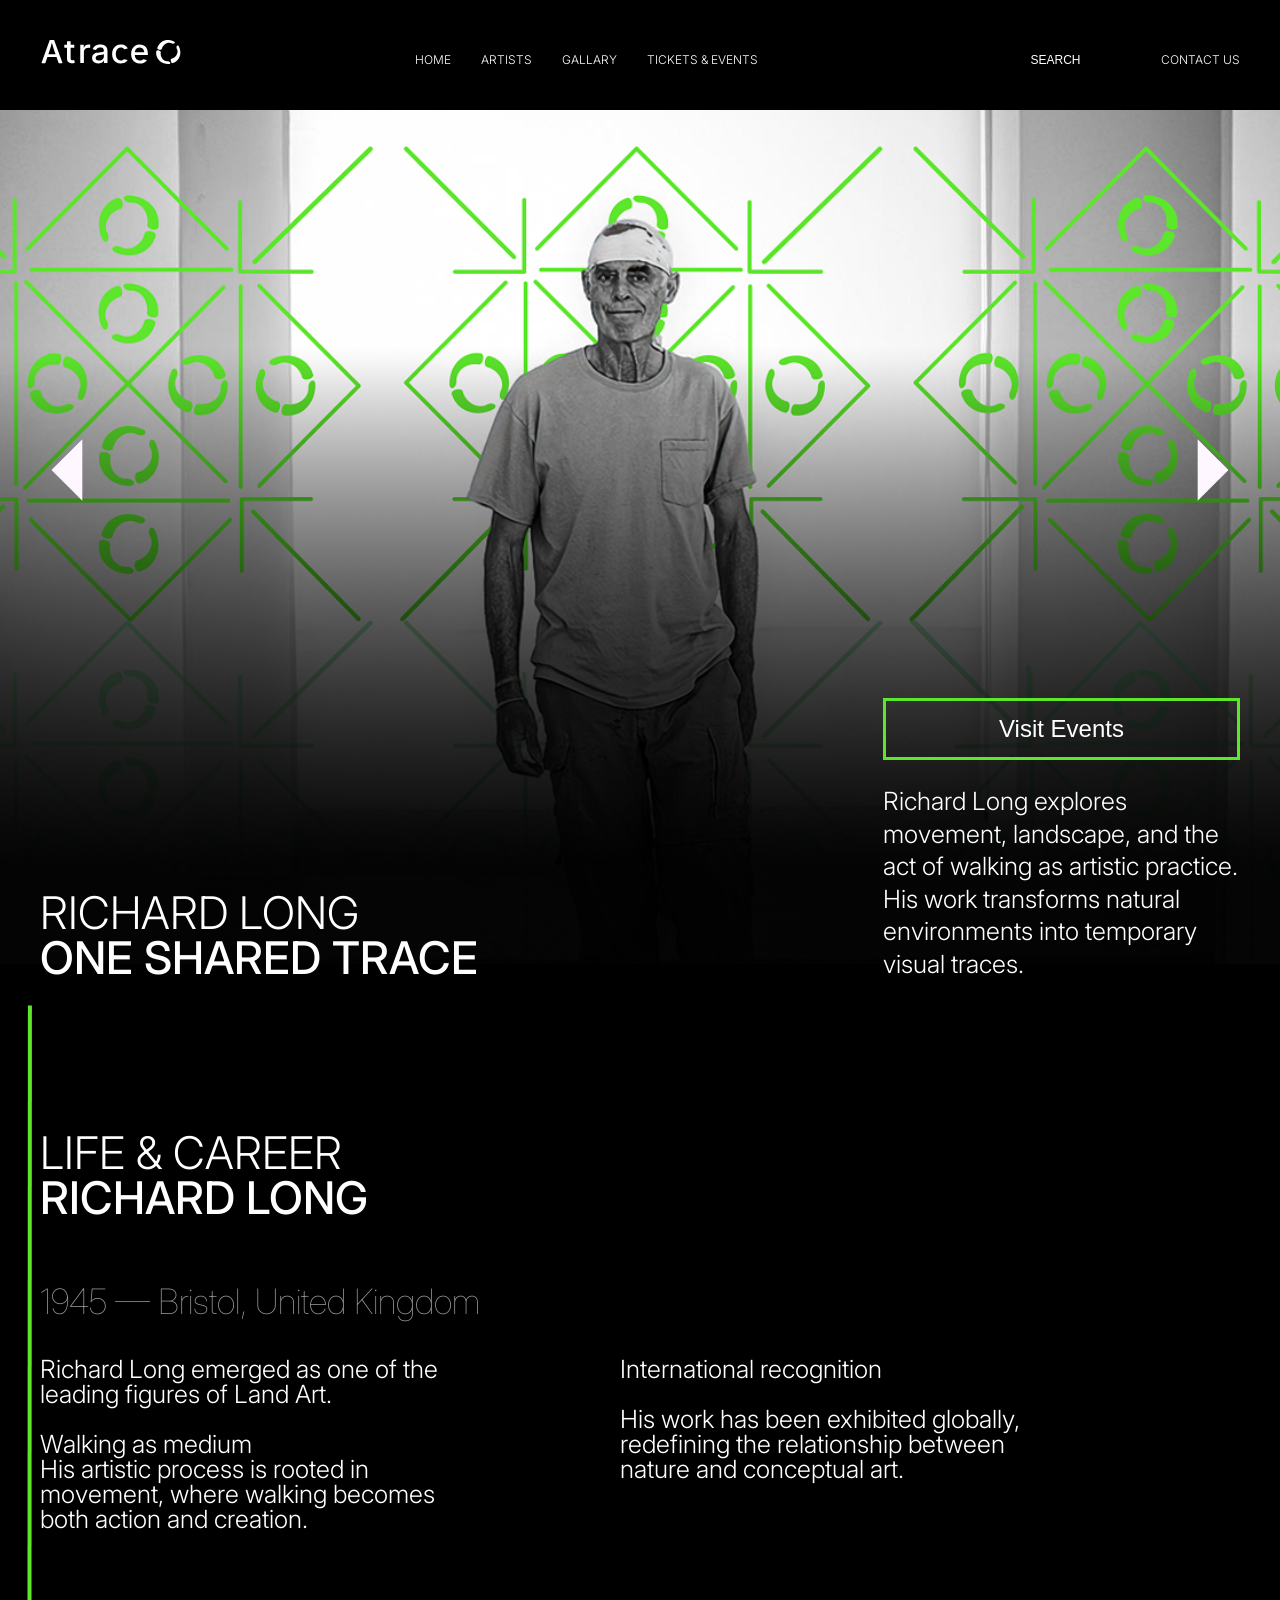
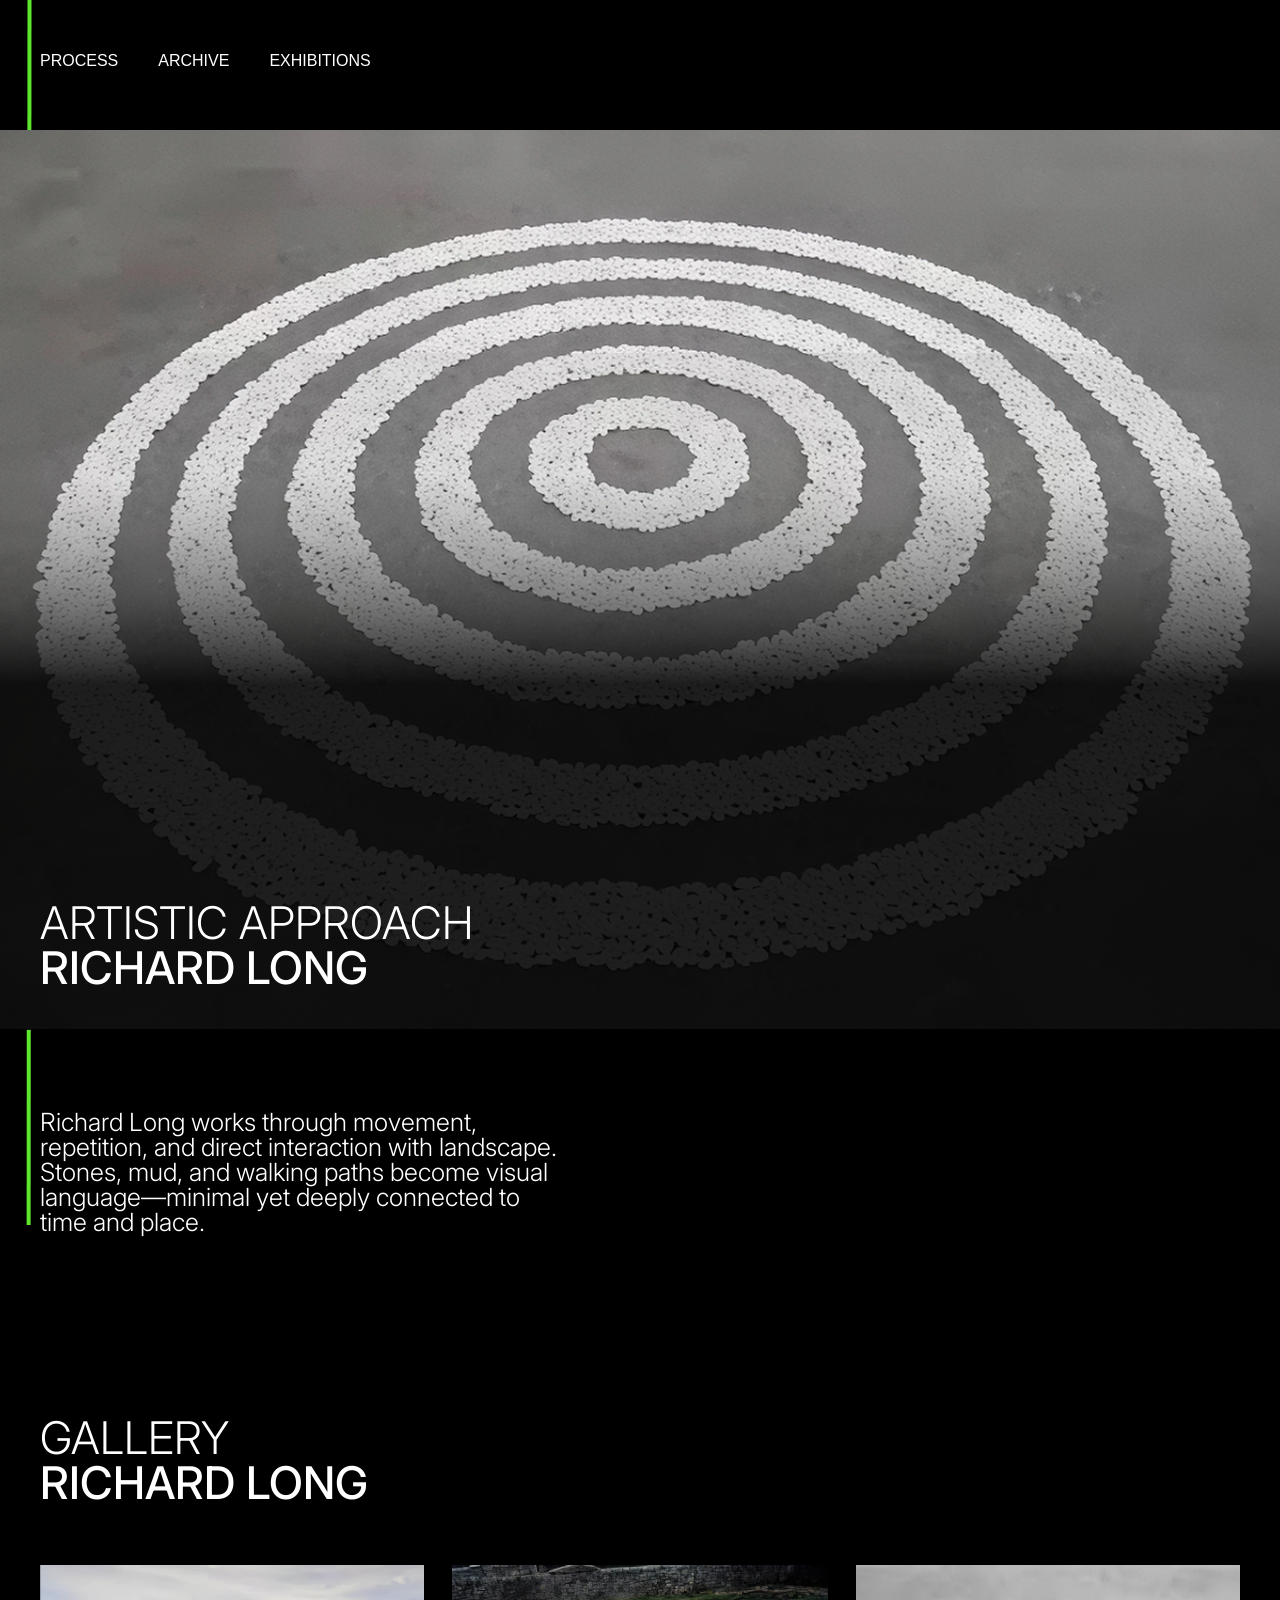
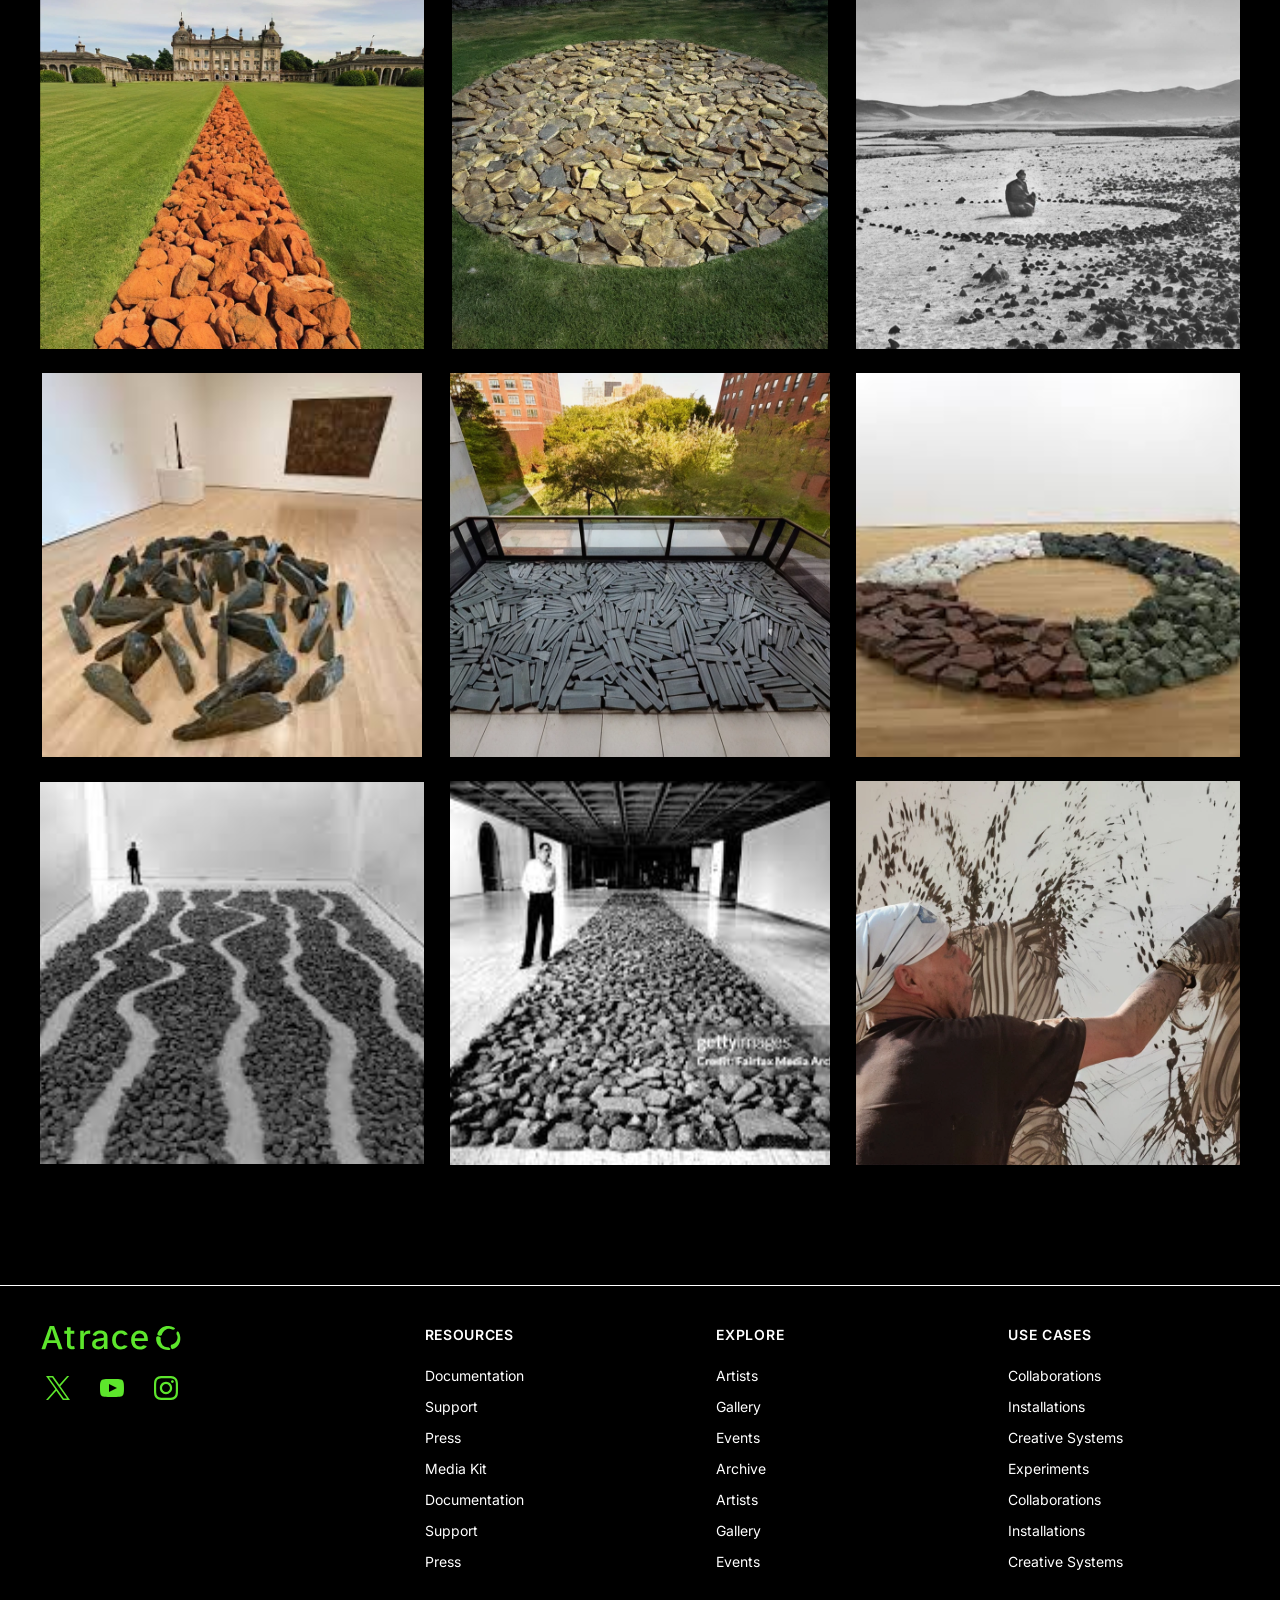
==== commit 55d49360: "Update Artists.html" ====
--- a/Artists.html
+++ b/Artists.html
@@ -87,16 +87,32 @@
                 <span class="underline"></span>
             </form>
             <div class="auth">
-                <a href="#">LOGIN</a> /
-                <a href="#">REGISTER</a>
+                <a href="#">CONTACT US</a>
             </div>
         </div>
 
 
     </header>
     <section class="artist-hero">
-
-        <img src="assets/resh11.svg" class="artist-bg" alt="Artist Hero">
+        <a href="Namtchylak.html">
+            <button class="artist-nav artist-nav-left">
+                <!-- Left Arrow SVG -->
+                <svg width="208" height="208" viewBox="0 0 208 208" fill="none" xmlns="http://www.w3.org/2000/svg">
+                    <path d="M121.333 147.333L78 104L121.333 60.6667L121.333 147.333Z" fill="#FEF7FF" />
+                </svg>
+
+            </button>
+        </a>
+        <a href="Namtchylak.html">
+            <button class="artist-nav artist-nav-right">
+                <!-- Right Arrow SVG -->
+                <svg width="208" height="208" viewBox="0 0 208 208" fill="none" xmlns="http://www.w3.org/2000/svg">
+                    <path d="M86.6667 60.6667L130 104L86.6667 147.333L86.6667 60.6667Z" fill="#FEF7FF" />
+                </svg>
+
+            </button>
+        </a>
+        <img src="assets/rechimg.png" class="artist-bg" alt="Artist Hero">
 
         <div class="artist-overlay">
             <div class="art-info-grid">
@@ -113,46 +129,48 @@
                 </div>
 
                 <div class="art-info-item right">
-                    <p>
-                        An experimental collaboration merging visual systems, artistic perspectives, and creative
-                        processes.
-                    </p>
-
                     <button class="art-info-btn">
                         Visit Events
                     </button>
-                </div>
-
-            </div>
-        </div>
-
-    </section>
+                    <p>
+                        Richard Long explores movement, landscape, and the act of walking as artistic practice. His work
+                        transforms natural environments into temporary visual traces.
+                    </p>
+
+
+                </div>
+
+            </div>
+        </div>
+
+    </section>
+
     <section class="artist-life-section">
 
         <!-- TITLE -->
         <div class="life-section-heading">
-            <p class="life-artist-name">LIFE AND CAREER</p>
+            <p class="life-artist-name">LIFE & CAREER</p>
             <p class="life-artist-title">RICHARD LONG</p>
         </div>
-
+        <div class="birth">
+            <p>1945 — Bristol, United Kingdom</p>
+        </div>
         <!-- 3 COLUMN TEXT GRID -->
         <div class="life-content-grid">
 
             <div class="life-content-item">
                 <p>
-                    Sir Richard Long (born 1945, Bristol) is a pioneering English land artist, sculptor, and
-                    photographer known for creating art through walking, often in nature. He creates ephemeral
-                    sculptures using natural materials like stone, mud, and sticks, or documents his walks through
-                    photography and text
+                    Richard Long emerged as one of the leading figures of Land Art.<br><br>
+                    Walking as medium <br> His artistic process is rooted in movement, where walking becomes both
+                    action and
+                    creation.
                 </p>
             </div>
 
             <div class="life-content-item">
                 <p>
-                    Sir Richard Long (born 1945, Bristol) is a pioneering English land artist, sculptor, and
-                    photographer known for creating art through walking, often in nature. He creates ephemeral
-                    sculptures using natural materials like stone, mud, and sticks, or documents his walks through
-                    photography and text
+                    International recognition <br><br>
+                    His work has been exhibited globally, redefining the relationship between nature and conceptual art.
                 </p>
             </div>
 
@@ -170,9 +188,10 @@
         </div>
 
     </section>
+
     <section class="artist-work">
 
-        <img src="assets/work.svg" class="artistwork-bg" alt="Artist wokr">
+        <img src="assets/Group14.png" class="artistwork-bg" alt="Artist wokr">
 
         <div class="artistwork-overlay">
             <div class="work-info-grid">
@@ -201,29 +220,21 @@
 
             <div class="life-info-item">
                 <p>
-                    Sir Richard Long (born 1945, Bristol) is a pioneering English land artist, sculptor, and
-                    photographer known for creating art through walking, often in nature. He creates ephemeral
-                    sculptures using natural materials like stone, mud, and sticks, or documents his walks through
-                    photography and text
+                    Richard Long works through movement, repetition, and direct interaction with landscape. Stones, mud,
+                    and walking paths become visual language—minimal yet deeply connected to time and place.
                 </p>
             </div>
 
-            <div class="life-info-item">
-                <p>
-                    Sir Richard Long (born 1945, Bristol) is a pioneering English land artist, sculptor, and
-                    photographer known for creating art through walking, often in nature. He creates ephemeral
-                    sculptures using natural materials like stone, mud, and sticks, or documents his walks through
-                    photography and text
-                </p>
-            </div>
-
-            <div class="life-info-item empty">
-                <!-- intentionally empty -->
-            </div>
-
-        </div>
-    </section>
-
+
+
+        </div>
+    </section>
+    <div class="trace-line">
+        <svg width="7" height="2785" viewBox="0 0 7 2348" fill="none" xmlns="http://www.w3.org/2000/svg">
+            <line x1="4.91455" y1="747.00248241" x2="2.00019" y2="4900" stroke="#5DE62C" stroke-width="4" />
+        </svg>
+
+    </div>
     <section class="gallery-section">
 
         <!-- Heading -->
@@ -265,35 +276,35 @@
                                 xmlns="http://www.w3.org/2000/svg">
                                 <path
                                     d="M0.0226463 31.4394L11.1515 0.251324C11.205 0.101091 11.3487 0 11.5078 0H16.9969C17.156 0 17.2983 0.0996871 17.3532 0.248516L28.6919 31.4365C28.7821 31.6823 28.599 31.942 28.3356 31.942H23.8325C23.6719 31.942 23.5282 31.8409 23.4747 31.6893L17.3265 14.1696C16.8391 12.7263 16.3053 11.026 15.725 9.06732C15.1785 7.22521 14.5531 5.0335 13.8474 2.49499C13.7812 2.25489 13.9615 2.0134 14.2122 2.0134C14.4601 2.0134 14.6418 2.25068 14.5784 2.49077C13.8981 5.06017 13.284 7.27716 12.7361 9.14173C12.1558 11.1214 11.643 12.7965 11.1979 14.1696L5.24126 31.6851C5.18915 31.8381 5.04548 31.942 4.88209 31.942H0.379005C0.117018 31.942 -0.0660913 31.6837 0.0226463 31.4379V31.4394ZM6.01455 23.1415V19.8237C6.01455 19.6159 6.18357 19.446 6.39344 19.446H22.3042C22.5127 19.446 22.6831 19.6145 22.6831 19.8237V23.1415C22.6831 23.3493 22.5141 23.5191 22.3042 23.5191H6.39344C6.18498 23.5191 6.01455 23.3507 6.01455 23.1415Z"
-                                    fill="currentColor" />
+                                    fill="#5DE62C" />
                                 <path
                                     d="M45.0422 6.86156V10.154C45.0422 10.3618 44.8732 10.5317 44.6633 10.5317H31.6738C31.4653 10.5317 31.2949 10.3632 31.2949 10.154V6.86156C31.2949 6.65376 31.4639 6.48387 31.6738 6.48387H44.6633C44.8717 6.48387 45.0422 6.65236 45.0422 6.86156ZM35.3726 1.807H39.6066C39.8151 1.807 39.9855 1.97549 39.9855 2.18469V24.9358C39.9855 25.9467 40.201 26.6881 40.6321 27.1626C41.0631 27.6372 41.7702 27.8745 42.7533 27.8745C43.0111 27.8745 43.3505 27.845 43.7745 27.7846C44.0449 27.7467 44.29 27.7074 44.5098 27.6695C44.7098 27.6344 44.8985 27.7622 44.9422 27.9601L45.6732 31.2456C45.7155 31.4365 45.607 31.6331 45.4183 31.6893C44.9844 31.817 44.5281 31.9139 44.0478 31.9799C43.4421 32.0627 42.8449 32.1035 42.2561 32.1035C39.9574 32.1035 38.1728 31.5124 36.9023 30.3288C35.6318 29.1451 34.9965 27.4842 34.9965 25.343V2.18469C34.9965 1.97689 35.1655 1.807 35.3754 1.807H35.3726Z"
-                                    fill="currentColor" />
+                                    fill="#5DE62C" />
                                 <path
                                     d="M53.2384 31.386V6.86156C53.2384 6.65376 53.4075 6.48387 53.6173 6.48387H57.6908C57.8993 6.48387 58.0697 6.65236 58.0697 6.86156V10.5542H58.3416C58.8106 9.167 59.6275 8.08168 60.791 7.29822C61.9558 6.51476 63.2785 6.12303 64.7602 6.12303C65.0772 6.12303 65.4406 6.13427 65.849 6.15673C66.1054 6.17077 66.335 6.18902 66.5378 6.21289C66.7294 6.23536 66.8702 6.39682 66.8702 6.58918V10.5388C66.8702 10.7718 66.6632 10.9501 66.4336 10.9108C66.2674 10.8827 66.0645 10.8547 65.8265 10.8266C65.3124 10.7662 64.7912 10.7367 64.2616 10.7367C63.1123 10.7367 62.0756 10.9782 61.1544 11.4598C60.2318 11.9428 59.5135 12.6097 58.9993 13.4606C58.4852 14.3128 58.2275 15.2957 58.2275 16.4119V31.3874C58.2275 31.5952 58.0584 31.7651 57.8486 31.7651H53.6159C53.4075 31.7651 53.237 31.5966 53.237 31.3874L53.2384 31.386Z"
-                                    fill="currentColor" />
+                                    fill="#5DE62C" />
                                 <path
                                     d="M78.1004 32.3295C76.4975 32.3295 75.0453 32.0319 73.7453 31.4365C72.4438 30.8412 71.4155 29.9707 70.6606 28.825C69.9042 27.6793 69.5267 26.2781 69.5267 24.6199C69.5267 23.1878 69.8028 22.0126 70.3549 21.0929C70.9071 20.1733 71.655 19.4418 72.6015 18.8998C73.5467 18.3579 74.5974 17.9507 75.7552 17.6783C76.9116 17.4073 78.0878 17.2037 79.2822 17.0676C80.7795 16.8864 81.9964 16.739 82.9345 16.6267C83.8726 16.513 84.5642 16.3248 85.0107 16.0609C85.4572 15.7969 85.6798 15.3715 85.6798 14.7832V14.647C85.6798 13.6978 85.4981 12.8989 85.1361 12.2503C84.7727 11.6016 84.2318 11.1004 83.5134 10.7465C82.7951 10.3927 81.8993 10.2144 80.826 10.2144C79.7217 10.2144 78.7737 10.3843 77.9793 10.7227C77.1849 11.0625 76.5426 11.4949 76.051 12.0228C75.6411 12.4623 75.3186 12.9172 75.082 13.389C75.0003 13.5504 74.8228 13.6403 74.6467 13.5939L70.6732 12.5606C70.4521 12.503 70.3267 12.2615 70.4169 12.0509C70.9803 10.7283 71.7508 9.64718 72.7283 8.81037C73.8016 7.89072 75.0341 7.21959 76.4257 6.79838C77.8173 6.37717 79.254 6.16516 80.7358 6.16516C81.764 6.16516 82.8528 6.2859 84.0022 6.5274C85.1516 6.76889 86.2319 7.20555 87.246 7.83878C88.2588 8.472 89.0842 9.36216 89.7194 10.5065C90.3547 11.6522 90.6716 13.1447 90.6716 14.984V31.3846C90.6716 31.5924 90.5026 31.7623 90.2927 31.7623H86.2192C86.0108 31.7623 85.8403 31.5938 85.8403 31.3846V28.3027H85.591C85.2586 28.9514 84.767 29.5846 84.1163 30.2024C83.4655 30.8202 82.6458 31.3298 81.6542 31.7286C80.664 32.1273 79.4808 32.3281 78.1047 32.3281L78.1004 32.3295ZM79.2118 28.3266C80.5724 28.3266 81.7373 28.0626 82.7049 27.5347C83.6726 27.0068 84.4135 26.3062 84.9276 25.4314C85.4417 24.5581 85.6995 23.6301 85.6995 22.65V20.0778C85.6995 19.8068 85.4262 19.6285 85.1741 19.731C85.029 19.7914 84.86 19.8476 84.667 19.9023C84.16 20.0455 83.5825 20.1733 82.9317 20.287C82.281 20.4008 81.6542 20.4948 81.0485 20.5692C80.4428 20.6451 79.9442 20.7054 79.5512 20.7504C78.6132 20.8711 77.7554 21.0747 76.9764 21.3611C76.1975 21.6475 75.5778 22.0547 75.1172 22.5826C74.6552 23.1106 74.4256 23.8112 74.4256 24.6859C74.4256 25.4848 74.6326 26.1559 75.0496 26.6979C75.4651 27.2399 76.0285 27.647 76.7398 27.9194C77.4497 28.1904 78.2737 28.3266 79.2118 28.3266Z"
-                                    fill="currentColor" />
+                                    fill="#5DE62C" />
                                 <path
                                     d="M112.794 26.8229C112.28 27.2216 111.701 27.5305 111.05 27.7495C110.4 27.9728 109.68 28.0809 108.897 28.0809C107.367 28.0809 106.101 27.6807 105.094 26.8818C104.086 26.0829 103.34 25.0158 102.848 23.682C102.357 22.3468 102.11 20.8725 102.11 19.2607C102.11 17.6306 102.357 16.1465 102.848 14.807C103.34 13.4634 104.086 12.3921 105.094 11.5834C106.101 10.7746 107.366 10.3717 108.897 10.3717C109.666 10.3717 110.373 10.4812 111.015 10.689C111.657 10.9024 112.226 11.2015 112.718 11.5918C113.073 11.8754 113.387 12.1955 113.664 12.5507C113.756 12.6687 113.905 12.7263 114.052 12.6912L118.217 11.6971C118.466 11.6381 118.583 11.3559 118.455 11.1355C118.327 10.915 118.192 10.7044 118.046 10.498C117.404 9.57137 116.621 8.78651 115.687 8.14626C114.758 7.50602 113.719 7.01601 112.573 6.67482C111.421 6.33504 110.187 6.16656 108.875 6.16656C106.485 6.16656 104.403 6.70712 102.636 7.79665C100.864 8.88198 99.489 10.4068 98.5059 12.3724C97.5227 14.3423 97.0354 16.6351 97.0354 19.2593C97.0354 21.8511 97.5227 24.1299 98.5059 26.0871C99.489 28.0486 100.865 29.5692 102.636 30.6545C104.402 31.744 106.484 32.2846 108.875 32.2846C110.205 32.2846 111.453 32.1119 112.614 31.7623C113.78 31.4169 114.827 30.9128 115.756 30.2501C116.69 29.5874 117.477 28.7843 118.128 27.8394C118.21 27.7214 118.287 27.6035 118.361 27.4856L113.593 26.3371C113.463 26.3062 113.329 26.3469 113.233 26.441C113.097 26.5757 112.952 26.7035 112.795 26.8229H112.794Z"
-                                    fill="currentColor" />
+                                    fill="#5DE62C" />
                                 <path
                                     d="M146.166 18.8746C146.166 16.586 145.852 14.6343 145.224 13.0323C144.596 11.4247 143.748 10.1175 142.673 9.10522C141.599 8.09712 140.387 7.35298 139.043 6.88122C137.695 6.40384 136.297 6.16796 134.845 6.16796C132.485 6.16796 130.432 6.72116 128.674 7.82895C126.92 8.93674 125.564 10.4798 124.603 12.4553C123.643 14.4294 123.164 16.7137 123.164 19.3056C123.164 21.9298 123.651 24.2127 124.626 26.1559C125.605 28.1033 126.998 29.6099 128.81 30.6769C130.627 31.7482 132.781 32.2846 135.277 32.2846C137.09 32.2846 138.715 32.008 140.141 31.459C141.57 30.91 142.769 30.1378 143.725 29.1437C144.082 28.7745 144.4 28.3841 144.68 27.9728C144.83 27.7537 144.714 27.4519 144.456 27.3901L140.105 26.3427L140.055 26.3342C139.982 26.4157 139.908 26.4971 139.827 26.5743C139.27 27.1093 138.619 27.5094 137.863 27.7734C137.107 28.0359 136.26 28.1679 135.322 28.1679C133.901 28.1679 132.653 27.8632 131.578 27.2553C130.504 26.6417 129.67 25.7389 129.074 24.5413C128.579 23.557 128.291 22.3875 128.205 21.0396C128.191 20.8234 128.368 20.6408 128.585 20.6408H145.788C145.996 20.6408 146.166 20.4724 146.166 20.2632V18.8746ZM128.62 16.9314C128.398 16.9314 128.217 16.739 128.243 16.5186C128.347 15.62 128.585 14.7733 128.961 13.9815C129.48 12.8737 130.242 11.9793 131.239 11.3026C132.236 10.6216 133.439 10.2818 134.846 10.2818C136.267 10.2818 137.45 10.6174 138.398 11.2801C139.341 11.9428 140.056 12.8638 140.544 14.0489C140.848 14.7958 141.055 15.6144 141.168 16.5101C141.196 16.7334 141.015 16.9314 140.79 16.9314H128.62Z"
-                                    fill="currentColor" />
+                                    fill="#5DE62C" />
                             </svg>
                             <!-- CHANGE WIDTH AND HEIGHT OF THE CIRCULE DOWN HERE -->
                             <svg width="25" height="24" viewBox="0 0 36 35" fill="none"
                                 xmlns="http://www.w3.org/2000/svg">
                                 <path
                                     d="M22.0996 4.79699C21.9869 4.74224 21.8714 4.69169 21.7601 4.63413C22.7137 5.11571 22.2926 4.86579 22.0531 4.76751C21.8207 4.67203 21.5869 4.58218 21.3489 4.50074C21.1108 4.41931 20.8728 4.34349 20.6305 4.27469C20.5699 4.25784 20.5094 4.24099 20.4488 4.22414C20.1812 4.15254 20.3685 4.20028 21.0094 4.36876C20.8869 4.34208 20.7657 4.3112 20.6418 4.28452C20.1699 4.18202 19.6952 4.11182 19.2163 4.05426C18.8431 4.00933 20.2446 4.1385 19.6051 4.09357C19.4797 4.08514 19.3544 4.07672 19.229 4.0711C18.9783 4.05987 18.7262 4.05566 18.4754 4.05706C18.2444 4.05987 18.0149 4.07391 17.7853 4.08093C18.9755 4.04864 18.0332 4.06549 17.7317 4.10199C17.2317 4.16377 16.7401 4.25644 16.25 4.36736C15.7485 4.47968 16.9768 4.15956 16.4852 4.30558C16.3655 4.34068 16.2443 4.37438 16.1232 4.41088C15.8838 4.4853 15.6457 4.56533 15.4105 4.65238C14.9288 4.83069 14.4597 5.0413 14.0019 5.27297C14.1963 5.17187 14.3921 5.07078 14.5865 4.96969C13.3949 5.59168 12.3117 6.38216 11.3483 7.31585C11.4863 7.18106 11.6243 7.04487 11.7624 6.91008C10.4567 8.2018 9.41576 9.72378 8.70163 11.4143C8.77065 11.2486 8.84107 11.0843 8.91009 10.9186C8.65515 11.5378 8.44669 12.1696 8.2833 12.8197C7.92131 14.2631 5.84232 14.4273 4.64366 14.1844C3.86333 14.0272 3.0027 13.766 2.41112 13.2086C2.00687 12.8281 1.53362 12.2749 1.68574 11.667C2.58157 8.0965 4.80563 4.91353 7.85651 2.83555C10.9863 0.702804 14.9316 -0.249138 18.6994 0.0555395C21.2714 0.263338 23.6997 0.890945 26.0196 2.02682C26.5365 2.27954 27.1858 2.86222 27.3309 3.45192C27.4675 4.00371 27.2041 4.57937 26.7351 4.88966C25.3688 5.79387 23.4771 5.47234 22.0996 4.79699Z"
-                                    fill="currentColor" />
+                                    fill="#5DE62C" />
                                 <path
                                     d="M30.3607 13.1904C30.4184 13.3013 30.4719 13.415 30.5311 13.5259C30.0268 12.5866 30.286 12.9994 30.3916 13.2367C30.4973 13.474 30.5874 13.6972 30.6762 13.9317C30.7649 14.1662 30.8452 14.4035 30.9198 14.6421C30.9381 14.7025 30.9565 14.7615 30.9748 14.8219C31.0536 15.0858 31.0001 14.9019 30.817 14.2659C30.8466 14.388 30.8804 14.5074 30.91 14.6295C31.0227 15.0971 31.1058 15.5688 31.1734 16.0448C31.2269 16.4155 31.0649 15.0226 31.1255 15.6587C31.1368 15.7836 31.148 15.9086 31.1565 16.0336C31.1734 16.2835 31.1832 16.5334 31.1875 16.7847C31.1903 17.015 31.1804 17.2438 31.1804 17.4741C31.1846 16.2863 31.1903 17.227 31.1607 17.5275C31.11 18.0273 31.0283 18.5187 30.9283 19.0115C30.8269 19.5142 31.1199 18.2814 30.9846 18.7757C30.9522 18.8964 30.9212 19.0171 30.8874 19.1379C30.8184 19.3794 30.7438 19.6181 30.6621 19.854C30.4931 20.3384 30.2944 20.8101 30.0719 21.272C30.1691 21.0755 30.2649 20.8789 30.3621 20.6823C29.7663 21.8842 28.9986 22.9822 28.083 23.9636C28.2154 23.8232 28.3479 23.6828 28.4803 23.541C27.2154 24.872 25.7125 25.9433 24.0335 26.6959C24.1969 26.6229 24.3617 26.5498 24.5251 26.4768C23.9096 26.745 23.28 26.9682 22.6334 27.1452C21.1953 27.5397 21.0784 29.6149 21.3489 30.8041C21.5249 31.5791 21.8066 32.43 22.3799 33.007C22.7715 33.4016 23.3363 33.8593 23.9434 33.6936C27.5027 32.7192 30.6452 30.4278 32.658 27.3417C34.7243 24.1728 35.5891 20.219 35.1961 16.4716C34.9285 13.9135 34.2426 11.5083 33.0509 9.22254C32.7847 8.71287 32.1861 8.07965 31.5917 7.94767C31.0353 7.82411 30.4635 8.09931 30.1635 8.57387C29.2873 9.95545 29.655 11.8327 30.3635 13.1918L30.3607 13.1904Z"
-                                    fill="currentColor" />
+                                    fill="#5DE62C" />
                                 <path
                                     d="M16.1105 30.8715C15.9851 30.8771 15.8584 30.8771 15.733 30.8827C16.7993 30.8266 16.3147 30.8855 16.0556 30.8799C15.8049 30.8743 15.5541 30.8617 15.3034 30.8406C15.0527 30.8209 14.8034 30.7929 14.5541 30.7592C14.4921 30.7507 14.4301 30.7423 14.3682 30.7325C14.0949 30.6904 14.2851 30.7227 14.94 30.8266C14.8175 30.8013 14.6935 30.7816 14.5696 30.7564C14.0977 30.6595 13.6329 30.5331 13.1723 30.3941C12.8131 30.2846 14.147 30.7297 13.5442 30.5149C13.4258 30.4727 13.3075 30.4292 13.1906 30.3829C12.9568 30.2916 12.7244 30.1947 12.4962 30.0922C12.2864 29.9982 12.0821 29.8915 11.8736 29.7932C12.9498 30.3014 12.0948 29.9069 11.8342 29.7525C11.4018 29.4955 10.9891 29.2119 10.5848 28.9128C10.1721 28.6082 11.1666 29.3958 10.775 29.0645C10.6792 28.983 10.582 28.9044 10.4877 28.823C10.2975 28.6587 10.113 28.4902 9.93268 28.3147C9.56365 27.9567 9.21997 27.5776 8.89601 27.1803C9.03404 27.3516 9.17068 27.5214 9.30871 27.6927C8.47064 26.6453 7.80017 25.4856 7.29732 24.243C7.36916 24.4227 7.441 24.601 7.51142 24.7807C6.83955 23.0734 6.50431 21.2622 6.53389 19.4285C6.53108 19.6083 6.52686 19.7866 6.52404 19.9663C6.54094 19.2966 6.60574 18.6338 6.71983 17.9753C6.97337 16.5095 5.13662 15.5225 3.94219 15.2613C3.16468 15.0914 2.27168 14.9847 1.50403 15.2557C0.980053 15.441 0.323675 15.757 0.216626 16.3747C-0.410171 20.0014 0.33636 23.8091 2.28577 26.9374C4.28589 30.1484 7.51001 32.6069 11.0806 33.8438C13.5174 34.6891 15.9936 35.092 18.5754 34.9867C19.1515 34.9629 19.9812 34.6919 20.353 34.2103C20.7009 33.7596 20.6939 33.1278 20.3896 32.6546C19.5065 31.2773 17.6458 30.8111 16.1105 30.8743V30.8715Z"
-                                    fill="currentColor" />
+                                    fill="#5DE62C" />
                             </svg>
 
                         </div>
@@ -308,7 +319,7 @@
                         <svg width="24" height="24" viewBox="0 0 24 24" fill="none" xmlns="http://www.w3.org/2000/svg">
                             <path
                                 d="M14.2737 10.1635L23.2023 0H21.0872L13.3313 8.82305L7.14125 0H0L9.3626 13.3433L0 24H2.11504L10.3002 14.6806L16.8388 24H23.98M2.8784 1.5619H6.12769L21.0856 22.5148H17.8355"
-                                fill="#1E1E1E" />
+                                fill="#5DE62C" />
                         </svg>
 
                     </a>
@@ -317,7 +328,7 @@
                         <svg width="24" height="18" viewBox="0 0 24 18" fill="none" xmlns="http://www.w3.org/2000/svg">
                             <path
                                 d="M19.615 0.184125C16.011 -0.0618748 7.984 -0.0608748 4.385 0.184125C0.488 0.450125 0.029 2.80412 0 9.00012C0.029 15.1851 0.484 17.5491 4.385 17.8161C7.985 18.0611 16.011 18.0621 19.615 17.8161C23.512 17.5501 23.971 15.1961 24 9.00012C23.971 2.81512 23.516 0.451125 19.615 0.184125ZM9 13.0001V5.00013L17 8.99312L9 13.0001Z"
-                                fill="#1E1E1E" />
+                                fill="#5DE62C" />
                         </svg>
 
                     </a>
@@ -326,7 +337,7 @@
                         <svg width="24" height="24" viewBox="0 0 24 24" fill="none" xmlns="http://www.w3.org/2000/svg">
                             <path
                                 d="M12 2.163C15.204 2.163 15.584 2.175 16.85 2.233C20.102 2.381 21.621 3.924 21.769 7.152C21.827 8.417 21.838 8.797 21.838 12.001C21.838 15.206 21.826 15.585 21.769 16.85C21.62 20.075 20.105 21.621 16.85 21.769C15.584 21.827 15.206 21.839 12 21.839C8.796 21.839 8.416 21.827 7.151 21.769C3.891 21.62 2.38 20.07 2.232 16.849C2.174 15.584 2.162 15.205 2.162 12C2.162 8.796 2.175 8.417 2.232 7.151C2.381 3.924 3.896 2.38 7.151 2.232C8.417 2.175 8.796 2.163 12 2.163ZM12 0C8.741 0 8.333 0.014 7.053 0.072C2.695 0.272 0.273 2.69 0.073 7.052C0.014 8.333 0 8.741 0 12C0 15.259 0.014 15.668 0.072 16.948C0.272 21.306 2.69 23.728 7.052 23.928C8.333 23.986 8.741 24 12 24C15.259 24 15.668 23.986 16.948 23.928C21.302 23.728 23.73 21.31 23.927 16.948C23.986 15.668 24 15.259 24 12C24 8.741 23.986 8.333 23.928 7.053C23.732 2.699 21.311 0.273 16.949 0.073C15.668 0.014 15.259 0 12 0ZM12 5.838C8.597 5.838 5.838 8.597 5.838 12C5.838 15.403 8.597 18.163 12 18.163C15.403 18.163 18.162 15.404 18.162 12C18.162 8.597 15.403 5.838 12 5.838ZM12 16C9.791 16 8 14.21 8 12C8 9.791 9.791 8 12 8C14.209 8 16 9.791 16 12C16 14.21 14.209 16 12 16ZM18.406 4.155C17.61 4.155 16.965 4.8 16.965 5.595C16.965 6.39 17.61 7.035 18.406 7.035C19.201 7.035 19.845 6.39 19.845 5.595C19.845 4.8 19.201 4.155 18.406 4.155Z"
-                                fill="#1E1E1E" />
+                                fill="#5DE62C" />
                         </svg>
 
                     </a>
@@ -346,7 +357,7 @@
                 <a href="#">Documentation</a>
                 <a href="#">Support</a>
                 <a href="#">Press</a>
-                <a href="#">Media Kit</a>
+
             </div>
 
             <!-- COLUMN 3 -->
@@ -360,7 +371,7 @@
                 <a href="#">Artists</a>
                 <a href="#">Gallery</a>
                 <a href="#">Events</a>
-                <a href="#">Archive</a>
+
             </div>
 
             <!-- COLUMN 4 -->
@@ -374,7 +385,7 @@
                 <a href="#">Collaborations</a>
                 <a href="#">Installations</a>
                 <a href="#">Creative Systems</a>
-                <a href="#">Experiments</a>
+
             </div>
 
         </div>
--- a/styles.css
+++ b/styles.css
@@ -219,7 +219,7 @@
 
 
 /*==============================================================
-/*                     1.D.  SIGNIN/REGISTER
+/*                     1.D.  CONTACT US
 /*==============================================================*/
 .auth a {
     text-decoration: none;
@@ -228,6 +228,10 @@
     font-size: var(--text-header-size);
 }
 
+.auth a:hover {
+    color: #5DE62C;
+}
+
 /*____________________________________________________________________________________________________
 
 /*                                     1.END OF HEADER SECTION
@@ -242,17 +246,17 @@
 /*____________________________________________________________________________________________________*/
 
 .footer {
-    margin-top: 120px;
+
     margin-bottom: -40px;
-
-    background: #5DE62C;
+    border-top: 1px solid white;
+    background: #000000;
 
     margin-left: -40px;
     margin-right: -40px;
 
-    padding: 60px 40px;
-
-    color: #000000;
+    padding: 40px 40px;
+
+    color: #ffffff;
 }
 
 .footer * {
@@ -285,7 +289,7 @@
 .footer-column a {
     text-decoration: none;
 
-    color: #000000;
+    color: #ffffff;
 
     font-size: 14px;
     font-weight: 400;
@@ -341,6 +345,7 @@
 /*                                        3.      HOME PAGE
 /*____________________________________________________________________________________________________*/
 .hero-grid {
+    position: relative;
     flex: 1;
 
 
@@ -373,30 +378,87 @@
     /* keeps proportions */
 }
 
+.artist-overlay2 {
+    position: absolute;
+    inset: 0;
+
+
+
+    display: flex;
+    align-items: flex-end;
+    padding-bottom: 0px;
+}
+
+.art-info-grid2 {
+    width: 100%;
+
+    display: grid;
+    grid-template-columns: repeat(3, 1fr);
+
+    gap: 24px;
+}
+
+
+.art-info-item2.left,
+.art-info-item2.right {
+    display: flex;
+    flex-direction: column;
+    justify-content: center;
+}
+
+.art-info-item2.left {
+    overflow: visible;
+}
+
+
+
+
+
+.art-info-item2.right p {
+    font-size: 25px;
+    font-weight: 300;
+    line-height: 1.3;
+
+    margin-bottom: 24px;
+}
+
+.art-info-btn2 {
+    width: 100%;
+
+    padding: 14px 0;
+
+    background: transparent;
+    border: 2px solid #5DE62C;
+
+    color: var(--text);
+
+    border-radius: 0;
+
+    font-size: 24px;
+    font-weight: 400;
+
+    cursor: pointer;
+
+    transition: all 0.3s ease;
+}
+
+.art-info-btn2:hover {
+    background: #5DE62C;
+}
+
+
 /*===============================================================================*/
 .info-section {
     width: 100%;
-    margin-top: 40px;
-    margin-bottom: 40px;
+    margin-top: 150px;
+    margin-bottom: 150px;
     /* space from previous section */
 }
 
 .info-grid {
     display: grid;
-    grid-template-columns: repeat(3, minmax(0, 1fr));
-    gap: 24px;
-}
-
-.info-section {
-    width: 100%;
-    margin-top: 40px;
-    /* space from previous section */
-}
-
-.info-grid {
-    display: grid;
-    grid-template-columns: repeat(3, 1fr);
-    gap: 24px;
+    grid-template-columns: repeat(2, 1fr);
+    gap: 30px;
 }
 
 
@@ -408,13 +470,15 @@
 .info-item.left p {
     font-size: 45px;
     font-weight: 500;
-    /*line-height: 1.4;*/
+    line-height: 1.4;
+    margin: 0;
 }
 
 .info-item.right p {
     font-size: 25px;
     font-weight: 300;
-    margin-bottom: 24px
+    margin-top: 13px;
+    margin-left: 20px;
 }
 
 
@@ -422,31 +486,10 @@
 .info-item.right {
     display: flex;
     flex-direction: column;
-    justify-content: center;
+    justify-content: start;
     /* 👈 KEY */
 }
 
-.info-btn {
-    margin-top: 0;
-    width: 100%;
-    padding: 12px 0;
-
-    background: #5DE62C;
-
-    color: var(--text);
-    border-radius: 30px;
-
-    font-size: 26px;
-    font-weight: 500;
-    cursor: pointer;
-    transition: all 0.3s ease;
-}
-
-.info-btn:hover {
-    background: #5DE62C;
-    color: #000;
-    border-color: #5DE62C;
-}
 
 /*============================================================*/
 /* --- CAROUSEL STYLES --- */
@@ -455,7 +498,7 @@
     background-color: #F5FFED;
 
     width: calc(100% + 80px);
-    height: 650px;
+    height: 800px;
     margin-left: -40px;
     /* Offset the 40px body padding so it bleeds to the screen edges */
     overflow: hidden;
@@ -468,7 +511,9 @@
 .carousel-container {
     position: relative;
     width: 100%;
-    height: 100%;
+    height: 70%;
+    margin-top: 150px;
+    margin-bottom: 40px;
 }
 
 .carousel-item {
@@ -482,21 +527,6 @@
     /* Smooth spring-like animation */
 }
 
-/* The base shape */
-.media-circle {
-    width: 250px;
-    height: 250px;
-    border-radius: 50%;
-    background: linear-gradient(135deg, #5DE62C, #35C800);
-    /* Base look */
-
-    /* Theme accent */
-    display: flex;
-    justify-content: center;
-    align-items: center;
-
-    transition: all 0.6s cubic-bezier(0.25, 1, 0.5, 1);
-}
 
 /* --- THE POSITIONS LOGIC --- */
 /* Center (Active) */
@@ -509,50 +539,20 @@
 
 /* Middle Left/Right */
 .pos-left-1 {
-    left: 25%;
+    left: 20%;
     transform: translate(-50%, -50%) scale(0.7);
     z-index: 4;
     opacity: 0.8;
 }
 
 .pos-right-1 {
-    left: 75%;
+    left: 80%;
     transform: translate(-50%, -50%) scale(0.7);
     z-index: 4;
     opacity: 0.8;
 }
 
-/* Far Left/Right (Exactly 50% cut off by screen edge) */
-.pos-left-2 {
-    left: 0%;
-    transform: translate(-50%, -50%) scale(0.45);
-    z-index: 3;
-    opacity: 0.3;
-}
-
-.pos-right-2 {
-    left: 100%;
-    transform: translate(-50%, -50%) scale(0.45);
-    z-index: 3;
-    opacity: 0.3;
-}
-
-/* Hidden Items (waiting in the wings) */
-.pos-hidden-left {
-    left: -20%;
-    transform: translate(-50%, -50%) scale(0.2);
-    z-index: 1;
-    opacity: 0;
-    pointer-events: none;
-}
-
-.pos-hidden-right {
-    left: 120%;
-    transform: translate(-50%, -50%) scale(0.2);
-    z-index: 1;
-    opacity: 0;
-    pointer-events: none;
-}
+
 
 /* --- TEXT & BUTTONS --- */
 .media-info {
@@ -629,31 +629,39 @@
     fill: #5DE62C;
 }
 
-.play-btn {
-    width: 80px;
-    height: 80px;
-    background-color: transparent;
-    border-radius: 50%;
-    opacity: 0;
-    transform: scale(0.5);
-    transition: all 0.4s cubic-bezier(0.25, 1, 0.5, 1);
-}
-
-.play-btn svg {
-    width: 35px;
-    height: 35px;
-
-    margin-left: 5px;
-    /* Centers the triangle */
-}
-
-.pos-center .play-btn {
-    opacity: 1;
-    transform: scale(1);
-}
-
-.pos-center .play-btn:hover {
-    transform: scale(1.1);
+
+/* --- NEW CUSTOM SVG BUTTON LOGIC --- */
+.media-svg-btn {
+    background: transparent;
+    border: none;
+    padding: 0;
+    cursor: pointer;
+    width: 280px;
+    height: 280px;
+    display: flex;
+    justify-content: center;
+    align-items: center;
+    outline: none;
+
+    /* Make un-centered items unclickable so they don't trigger actions accidentally */
+    pointer-events: none;
+}
+
+/* Force the SVG to fit the 250x250 container */
+.media-svg-btn svg {
+    width: 100%;
+    height: 100%;
+    transition: transform 0.4s cubic-bezier(0.25, 1, 0.5, 1);
+}
+
+/* Allow clicking ONLY when it's the center active item */
+.pos-center .media-svg-btn {
+    pointer-events: auto;
+}
+
+/* Add a subtle interactive scale effect on hover */
+.pos-center .media-svg-btn:hover svg {
+    transform: scale(1.05);
 }
 
 /* --- NEW CORNER ELEMENTS --- */
@@ -668,23 +676,24 @@
 /* Top Right Text */
 .hero-corner.top-right {
     top: 40px;
-    right: 40px;
+    left: 40px;
     /* Aligns perfectly with your body padding */
-    text-align: right;
+    text-align: left;
 }
 
 .hero-corner.top-right p {
     margin: 0;
-    font-size: 25;
-    font-weight: 400;
+    margin-top: 40px;
+    font-size: 45px;
+    font-weight: 300;
     color: #000000;
     opacity: 1;
-    line-height: 1.5;
+
 }
 
 /* Bottom Left Links */
 .hero-corner.bottom-left {
-    bottom: 40px;
+    bottom: 60px;
     left: 40px;
     /* Aligns perfectly with your body padding */
     display: flex;
@@ -703,32 +712,78 @@
     color: #5DE62C;
 }
 
-/* Bottom Right Button */
-.hero-corner.bottom-right {
-    bottom: 40px;
-    right: 40px;
-}
-
-.corner-btn {
-    background: #5DE62C;
-    border: 1px solid var(--text);
-    /* Uses your text color variable */
-    color: var(--text);
-    padding: 10px 24px;
-    border-radius: 30px;
-    font-size: 18;
-    font-weight: 300;
-    cursor: pointer;
-    text-transform: uppercase;
-    transition: all 0.3s ease;
-}
-
-.corner-btn:hover {
-    background: var(--text);
-    color: var(--bg);
-    /* Inverts colors on hover */
-    border-color: var(--text);
-}
+/*--------------------*/
+.home-hero {
+    position: relative;
+
+    width: calc(100% + 80px);
+    margin-left: -40px;
+
+    overflow: hidden;
+}
+
+.home-bg {
+    width: 100%;
+    height: 100vh;
+
+    object-fit: cover;
+    display: block;
+}
+
+.home-artist-overlay {
+    position: absolute;
+    inset: 0;
+
+    padding: 40px;
+
+    display: flex;
+    align-items: flex-end;
+    padding-bottom: 30px;
+}
+
+
+.home-art-info-grid {
+    width: 100%;
+
+    display: grid;
+    grid-template-columns: repeat(3, 1fr);
+
+    gap: 24px;
+}
+
+
+.home-art-info-item.left {
+    display: flex;
+    flex-direction: column;
+    justify-content: flex-end;
+}
+
+.home-art-info-item.left {
+    overflow: visible;
+}
+
+.home-artist-name,
+.home-artist-title {
+    margin: 0;
+    line-height: 1;
+}
+
+.home-artist-name {
+    font-size: 45px;
+    font-weight: 100;
+
+}
+
+.home-artist-title {
+    font-size: 45px;
+    font-weight: 700;
+    white-space: nowrap;
+
+
+}
+
+
+
 
 /*____________________________________________________________________________________________________
 
@@ -745,7 +800,7 @@
 
 .artist-hero {
     position: relative;
-
+    margin-bottom: 40px;
     width: calc(100% + 80px);
     margin-left: -40px;
 
@@ -768,7 +823,13 @@
 
     display: flex;
     align-items: flex-end;
-    padding-bottom: 125px;
+    padding-bottom: 30px;
+}
+
+.trace-line {
+    position: absolute;
+    left: 25px;
+    z-index: 1;
 }
 
 .art-info-grid {
@@ -819,7 +880,7 @@
     font-weight: 300;
     line-height: 1.3;
 
-    margin-bottom: 24px;
+    margin-bottom: 0px;
 }
 
 .art-info-btn {
@@ -840,6 +901,45 @@
     cursor: pointer;
 
     transition: all 0.3s ease;
+}
+
+.artist-nav {
+    position: absolute;
+    top: 40%;
+    transform: translateY(-50%);
+
+    width: 160px;
+    height: 160px;
+
+    background: transparent;
+    border: none;
+
+    cursor: pointer;
+
+    z-index: 10;
+
+    display: flex;
+    align-items: center;
+    justify-content: center;
+
+    transition: transform 0.3s ease;
+}
+
+.artist-nav svg {
+    width: 160px;
+    height: 160px;
+}
+
+.artist-nav:hover {
+    transform: translateY(-50%) scale(1.15);
+}
+
+.artist-nav-left {
+    left: -10px;
+}
+
+.artist-nav-right {
+    right: -10px;
 }
 
 /*----------------------------------------------------*/
@@ -868,6 +968,12 @@
     white-space: nowrap;
 }
 
+.birth p {
+    font-size: 35px;
+    font-weight: 100;
+    opacity: 0.6;
+}
+
 .life-content-grid {
     display: grid;
 
@@ -877,7 +983,7 @@
 
     justify-content: start;
 
-    margin-bottom: 60px;
+    margin-bottom: 120px;
 }
 
 .life-content-item p {
@@ -926,9 +1032,10 @@
 }
 
 .artistwork-bg {
+    position: relative;
     width: 100%;
     height: 100vh;
-
+    z-index: 2;
     object-fit: cover;
     display: block;
 }
@@ -936,12 +1043,12 @@
 .artistwork-overlay {
     position: absolute;
     inset: 0;
-
+    z-index: 2;
     padding: 40px;
 
     display: flex;
     align-items: flex-end;
-    padding-bottom: 70px;
+    padding-bottom: 40px;
 }
 
 .work-info-grid {
@@ -993,7 +1100,7 @@
 .life-info-grid {
     display: grid;
 
-    grid-template-columns: 420px 420px;
+    grid-template-columns: 520px 320px;
 
     column-gap: 160px;
 
@@ -1014,6 +1121,7 @@
 
 .gallery-section {
     margin-top: 120px;
+    margin-bottom: 120px;
 }
 
 .gallery-grid {
@@ -1055,6 +1163,7 @@
 .events-section {
     width: 100%;
     margin-top: 80px;
+    margin-bottom: 100px;
     display: flex;
     flex-direction: column;
 }
@@ -1365,3 +1474,107 @@
     opacity: 0.8;
     margin: 0;
 }
+
+/* contact us*/
+.contact-section {
+    min-height: 80vh;
+
+    display: flex;
+    flex-direction: column;
+    align-items: center;
+
+    padding-top: 80px;
+    padding-bottom: 80px;
+}
+
+.contact-title {
+    margin: 0;
+
+    font-size: 45px;
+    font-weight: 300;
+
+    text-align: center;
+}
+
+.contact-subtitle {
+    margin-top: 50px;
+    margin-bottom: 50px;
+
+    font-size: 30px;
+    font-weight: 300;
+
+    text-transform: uppercase;
+}
+
+.contact-card {
+    width: 100%;
+    max-width: 320px;
+
+    background: white;
+    border-radius: 8px;
+    color: black;
+
+    padding: 24px;
+
+    display: flex;
+    flex-direction: column;
+    gap: 24px;
+}
+
+.form-group {
+    display: flex;
+    flex-direction: column;
+    gap: 8px;
+}
+
+.form-group label {
+    font-size: 14px;
+    font-weight: 500;
+}
+
+.form-group input,
+.form-group textarea {
+    width: 100%;
+
+    padding: 12px;
+
+    border: 1px solid #d0d0d0;
+    border-radius: 8px;
+    font-family: 'Inter';
+    font-size: 14px;
+
+    box-sizing: border-box;
+
+    resize: vertical;
+}
+
+.form-group input:focus,
+.form-group textarea:focus {
+    outline: none;
+    border-color: #5DE62C;
+}
+
+.submit-btn {
+    width: 100%;
+
+    padding: 14px 0;
+
+    background: #000;
+
+    border: 1px solid #000;
+    border-radius: 8px;
+    color: #ffffff;
+
+    font-size: 14px;
+    font-weight: 300;
+
+    cursor: pointer;
+
+    transition: all 0.3s ease;
+}
+
+.submit-btn:hover {
+    background: #5DE62C;
+    border-color: #5DE62C;
+    color: #000000;
+}
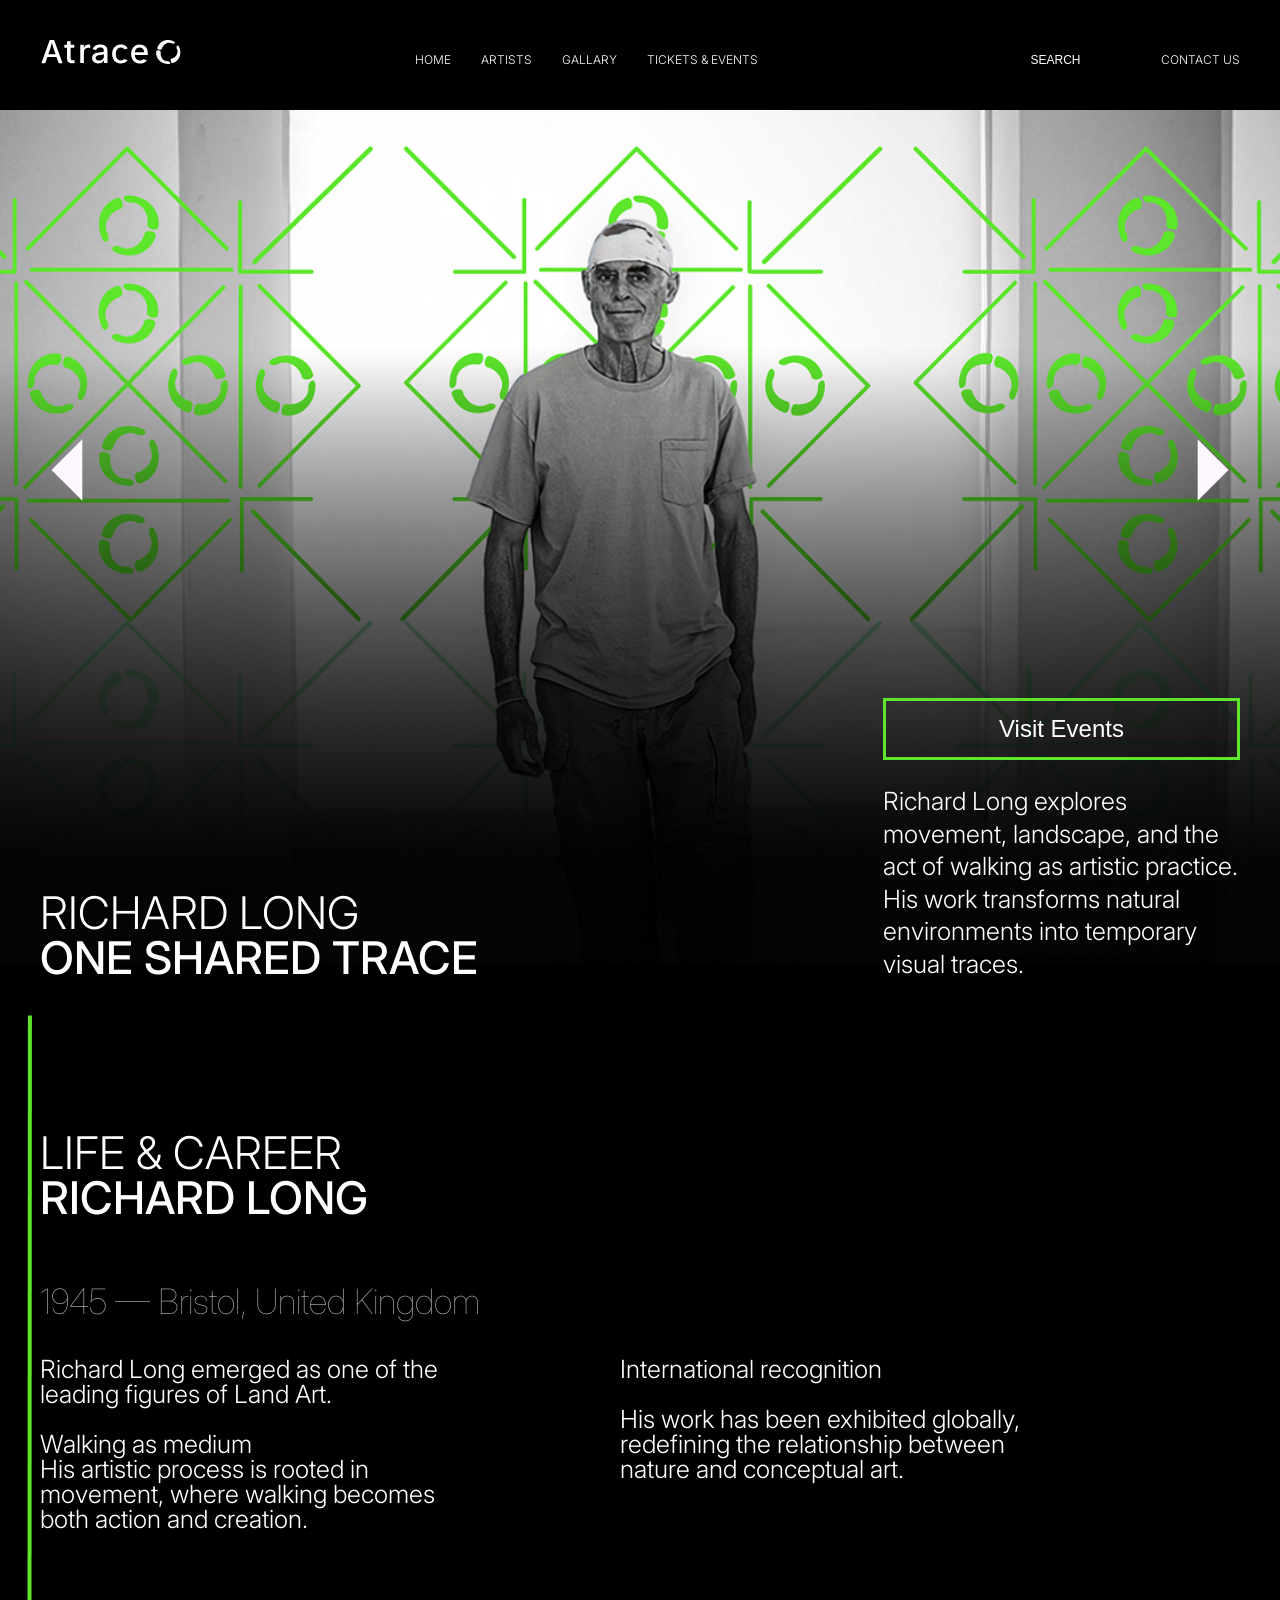
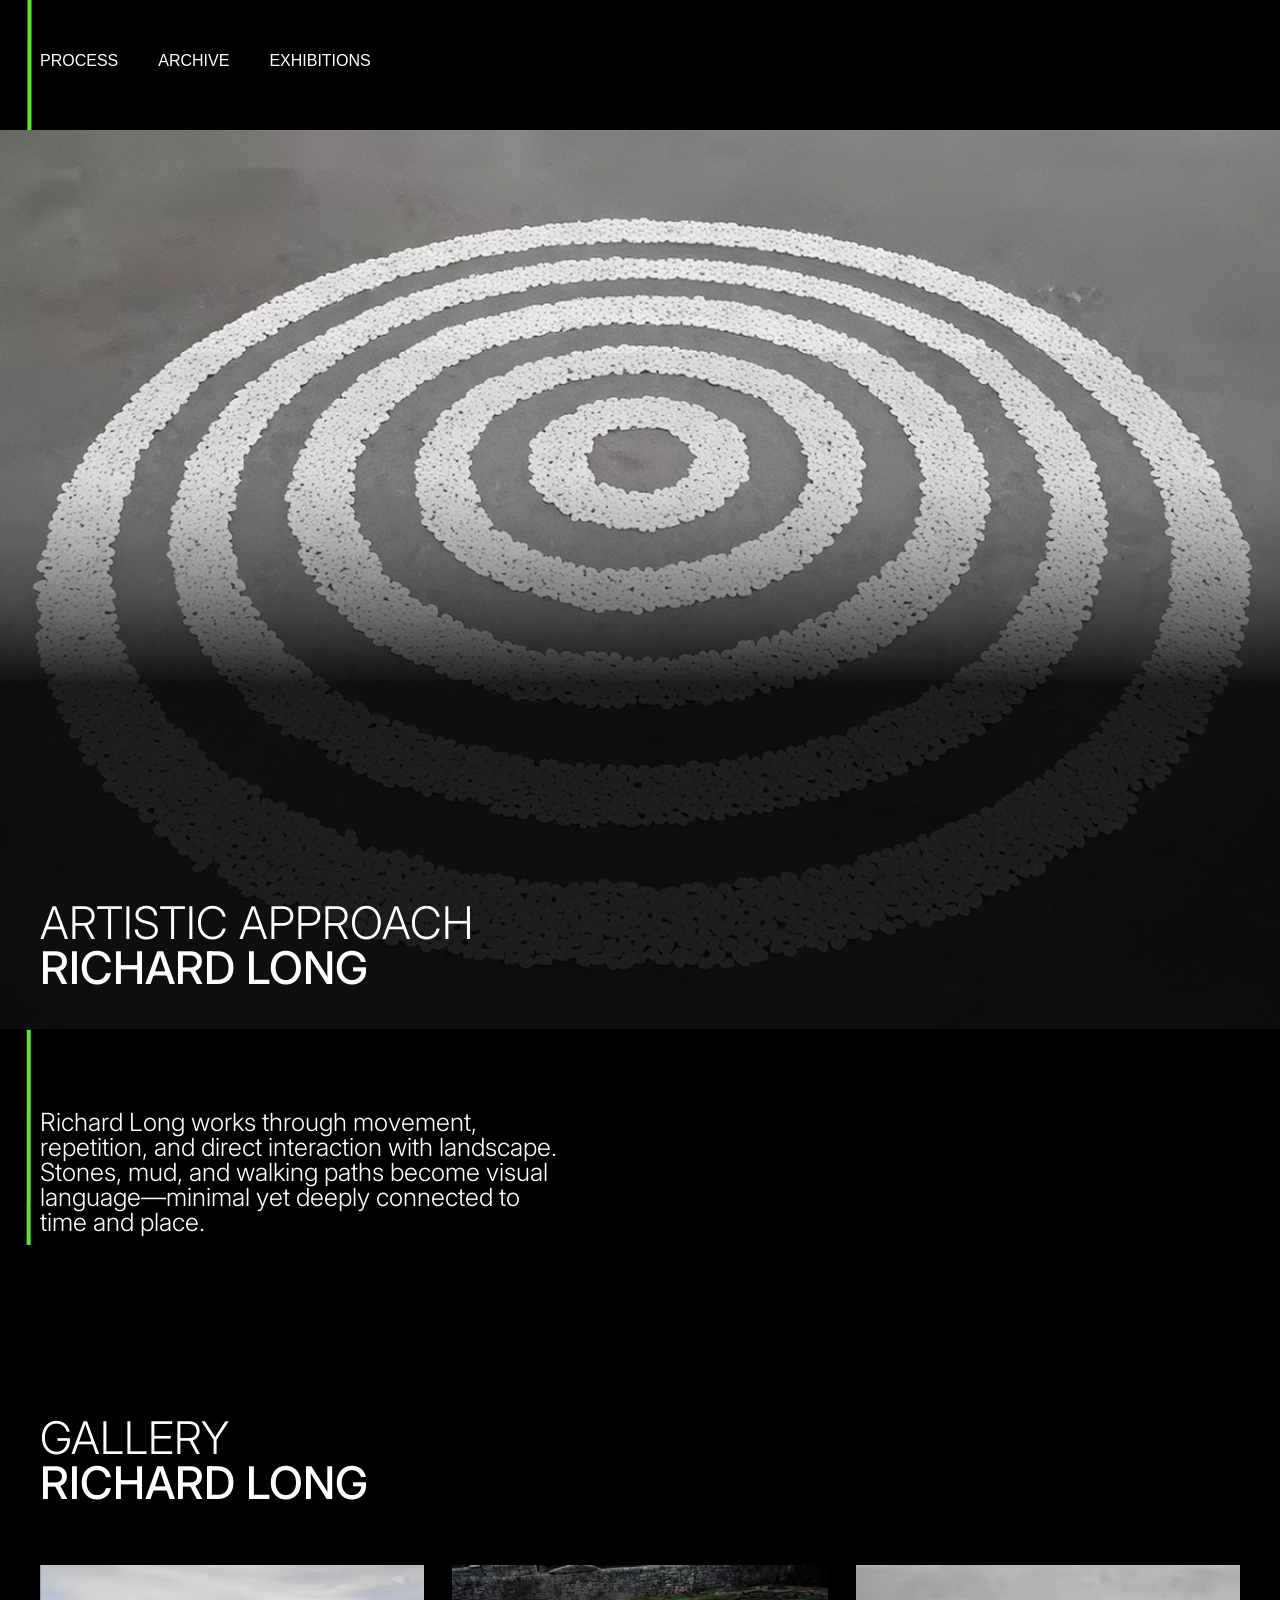
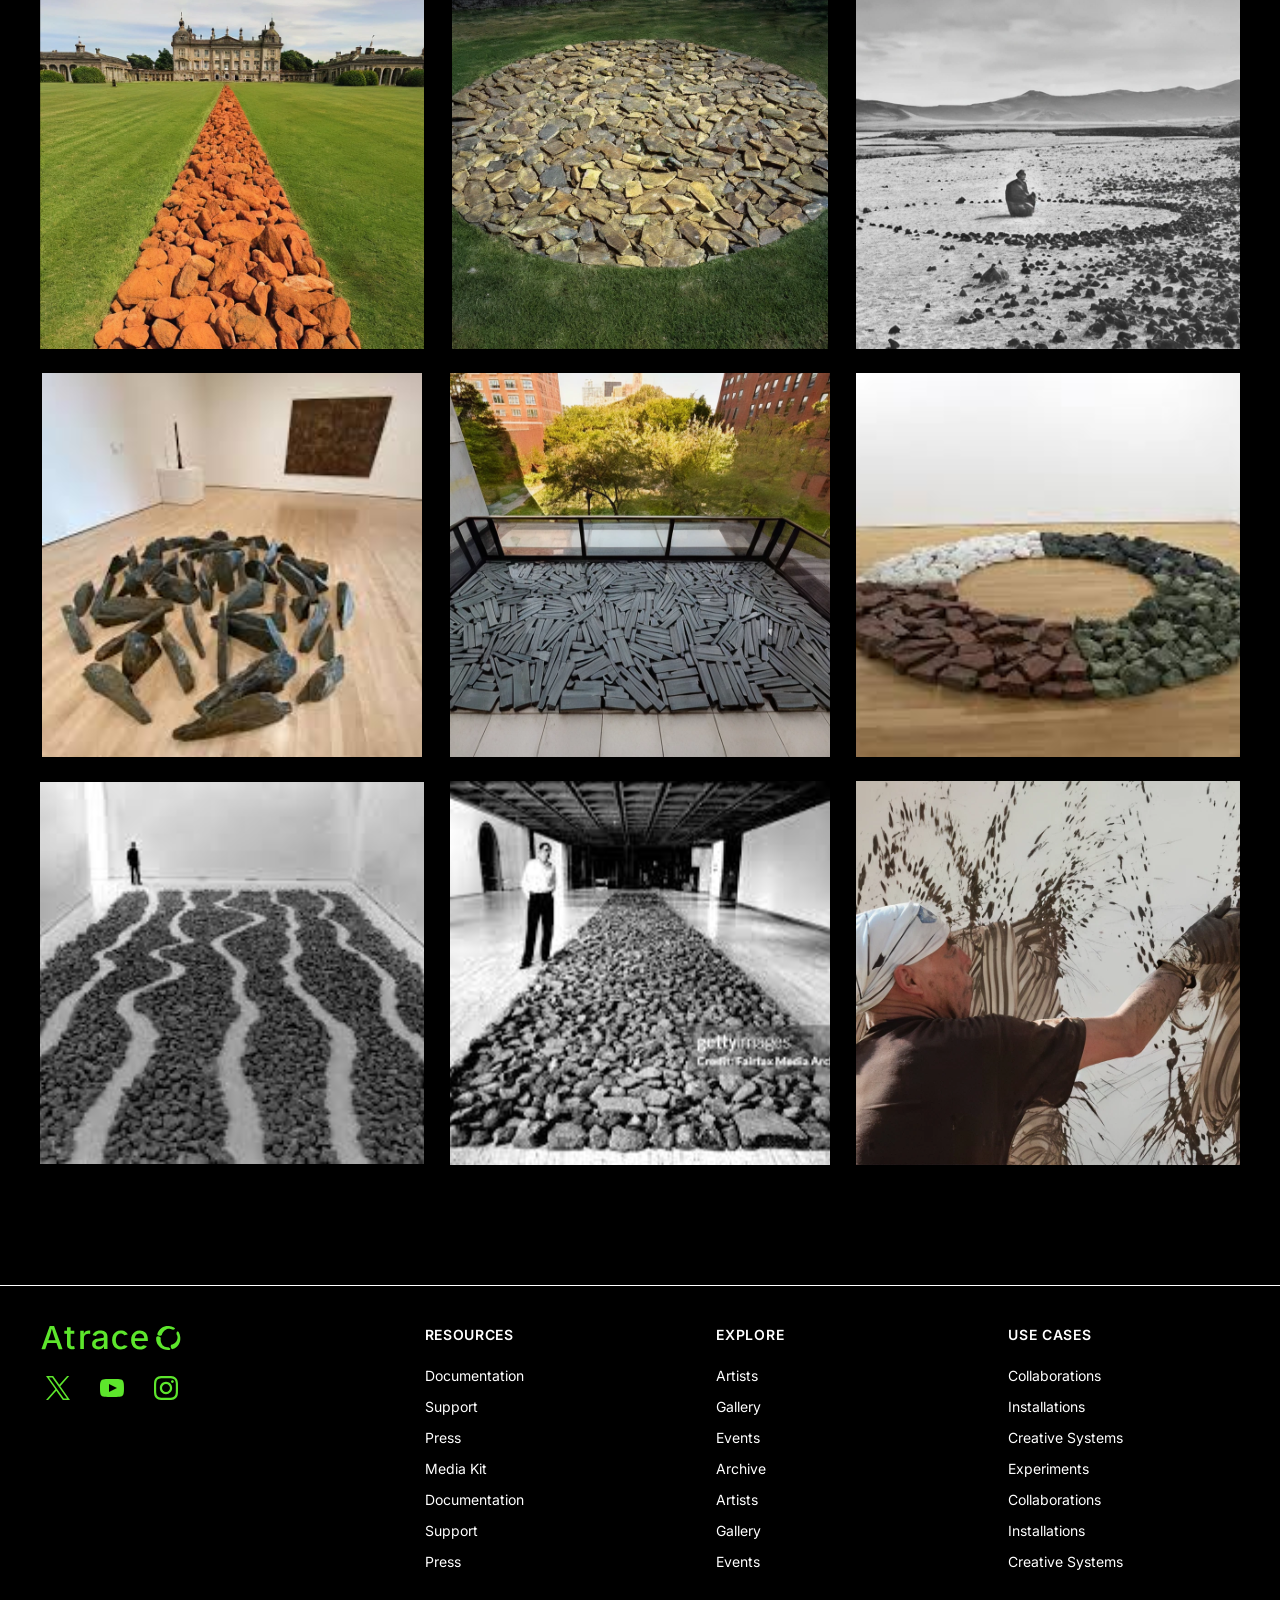
==== commit 4bc23c96: "Update print statement from 'Hello' to 'Goodbye'" ====
--- a/Artists.html
+++ b/Artists.html
@@ -87,7 +87,7 @@
                 <span class="underline"></span>
             </form>
             <div class="auth">
-                <a href="#">CONTACT US</a>
+                <a href="contact.html">CONTACT US</a>
             </div>
         </div>
 
@@ -230,7 +230,7 @@
         </div>
     </section>
     <div class="trace-line">
-        <svg width="7" height="2785" viewBox="0 0 7 2348" fill="none" xmlns="http://www.w3.org/2000/svg">
+        <svg width="7" height="2805" viewBox="0 0 7 2348" fill="none" xmlns="http://www.w3.org/2000/svg">
             <line x1="4.91455" y1="747.00248241" x2="2.00019" y2="4900" stroke="#5DE62C" stroke-width="4" />
         </svg>
 
--- a/styles.css
+++ b/styles.css
@@ -8,7 +8,7 @@
     /*  CHANGE HEADER FONT SIZE HERE */
     --text-header-size: 12px;
 
-
+ 
 }
 
 /* Default = dark mode */
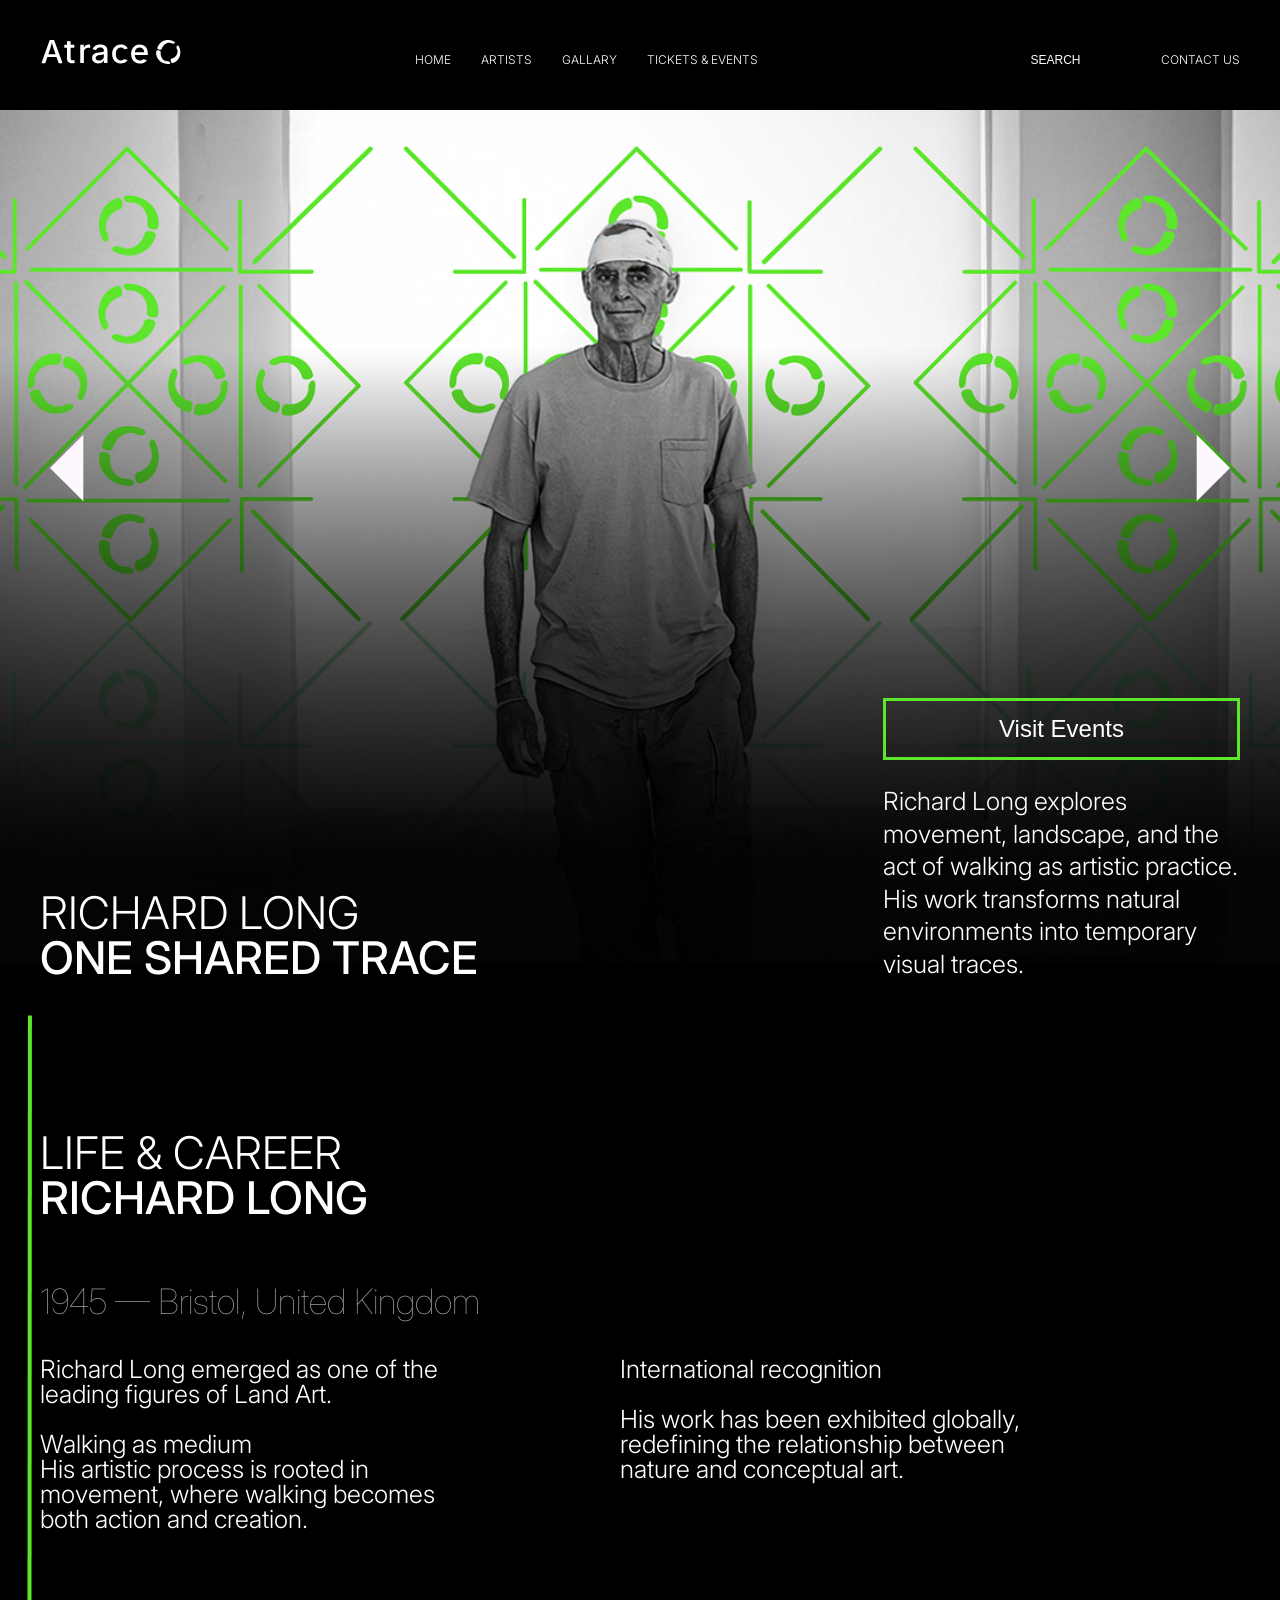
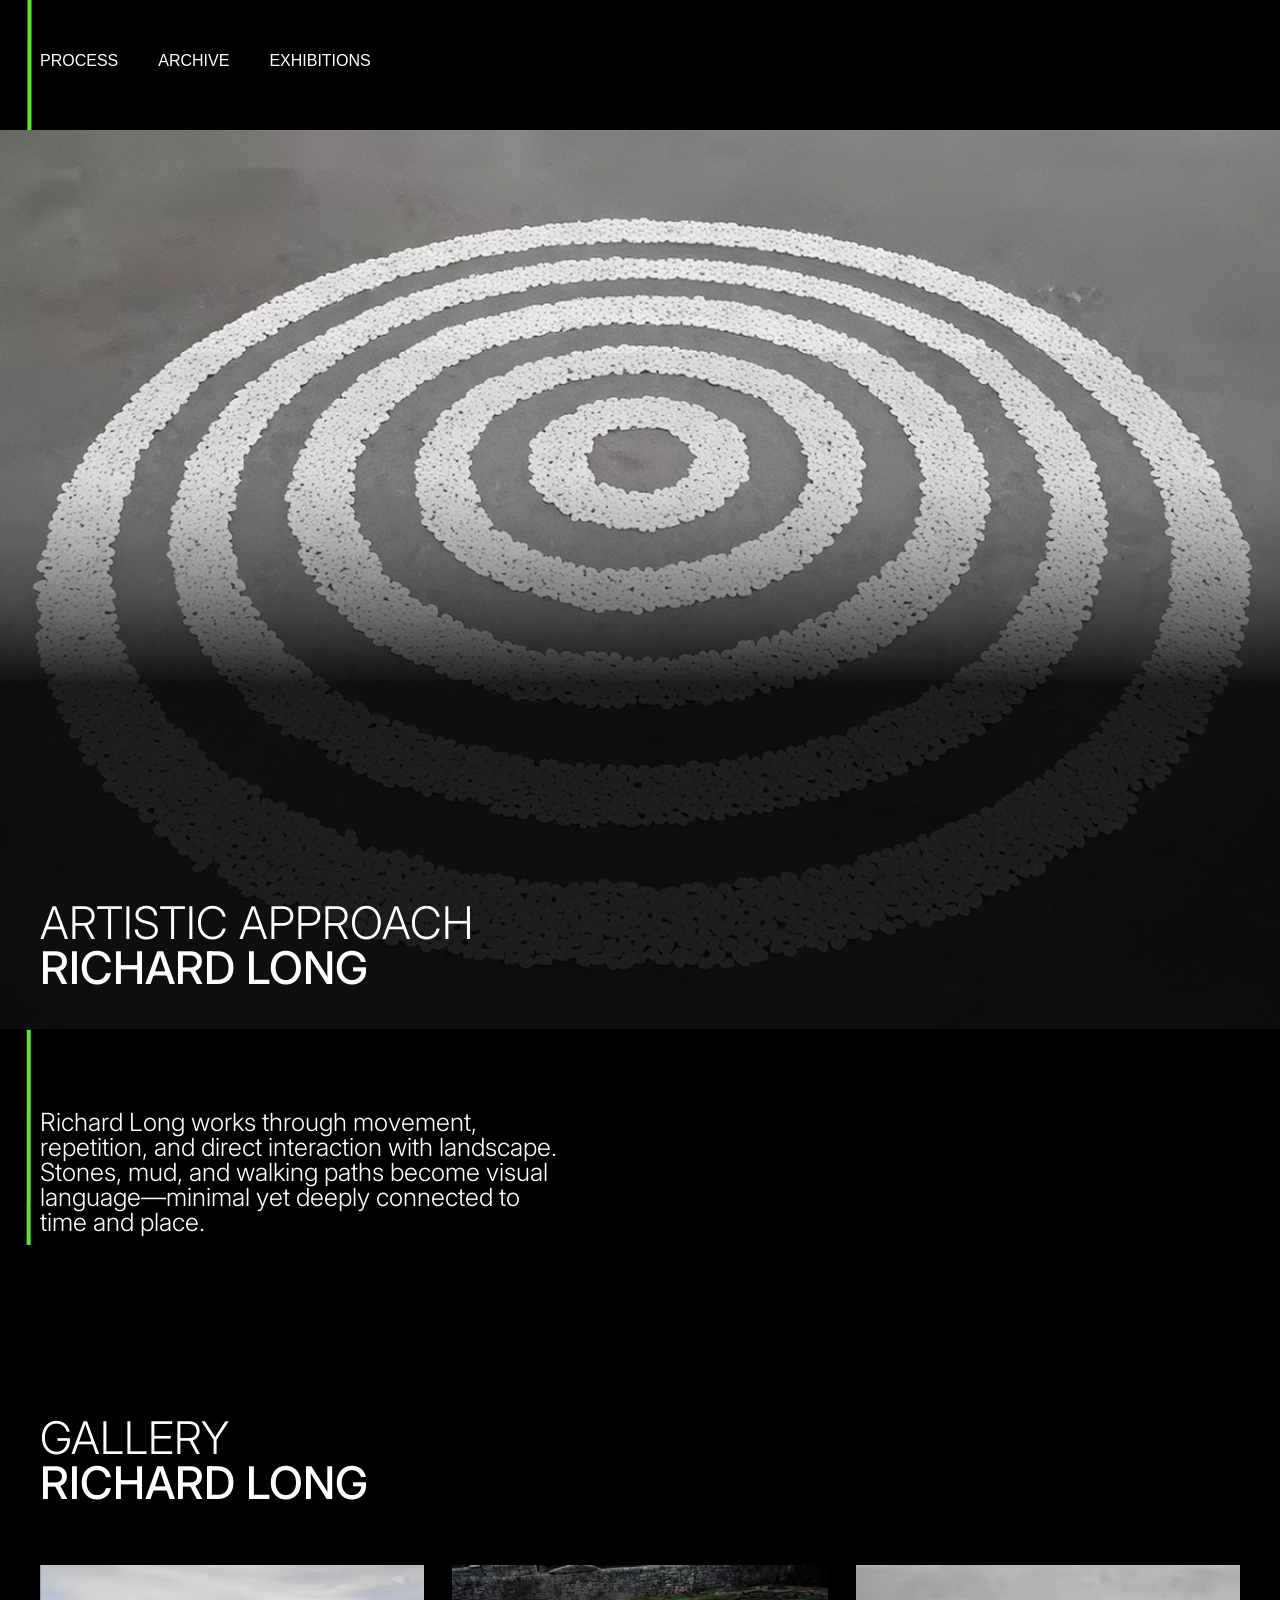
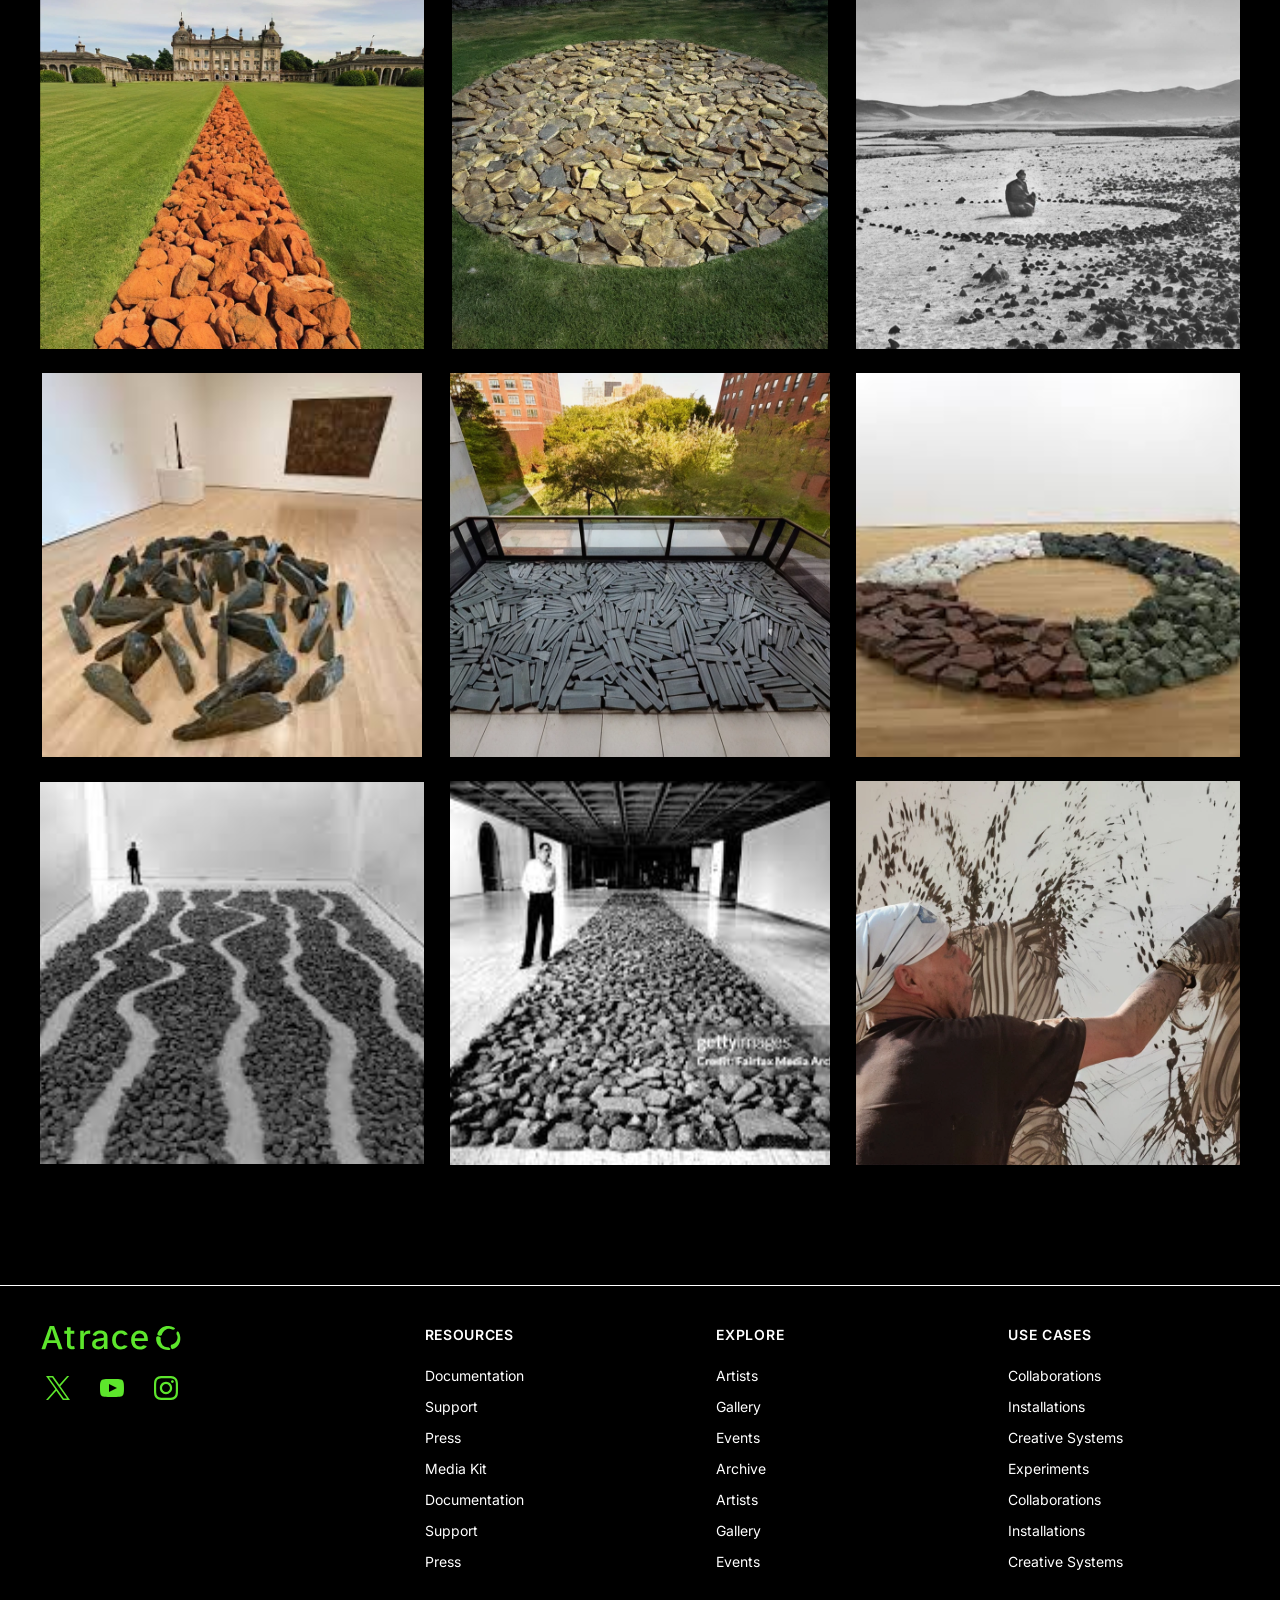
==== commit c3199dcf: "Update Artists.html" ====
--- a/Artists.html
+++ b/Artists.html
@@ -94,31 +94,34 @@
 
     </header>
     <section class="artist-hero">
-        <a href="Namtchylak.html">
-            <button class="artist-nav artist-nav-left">
+        <div class="artist-nav artist-nav-left">
+
+            <a href="Namtchylak.html">
+
                 <!-- Left Arrow SVG -->
                 <svg width="208" height="208" viewBox="0 0 208 208" fill="none" xmlns="http://www.w3.org/2000/svg">
                     <path d="M121.333 147.333L78 104L121.333 60.6667L121.333 147.333Z" fill="#FEF7FF" />
                 </svg>
 
-            </button>
-        </a>
-        <a href="Namtchylak.html">
-            <button class="artist-nav artist-nav-right">
+            </a>
+        </div>
+        <div class="artist-nav artist-nav-right">
+            <a href="Namtchylak.html">
+
                 <!-- Right Arrow SVG -->
                 <svg width="208" height="208" viewBox="0 0 208 208" fill="none" xmlns="http://www.w3.org/2000/svg">
                     <path d="M86.6667 60.6667L130 104L86.6667 147.333L86.6667 60.6667Z" fill="#FEF7FF" />
                 </svg>
 
-            </button>
-        </a>
+            </a>
+        </div>
         <img src="assets/rechimg.png" class="artist-bg" alt="Artist Hero">
 
         <div class="artist-overlay">
             <div class="art-info-grid">
 
                 <div class="art-info-item left">
-                    <p class="artist-name">RICHARD LONG</p>
+                    <h1 class="artist-name">RICHARD LONG</h1>
 
                     <p class="artist-title">
                         ONE SHARED TRACE
@@ -149,7 +152,7 @@
 
         <!-- TITLE -->
         <div class="life-section-heading">
-            <p class="life-artist-name">LIFE & CAREER</p>
+            <h2 class="life-artist-name">LIFE & CAREER</h2>
             <p class="life-artist-title">RICHARD LONG</p>
         </div>
         <div class="birth">
@@ -197,7 +200,7 @@
             <div class="work-info-grid">
 
                 <div class="work-info-item left">
-                    <p class="artistwork-name">ARTISTIC APPROACH</p>
+                    <h2 class="artistwork-name">ARTISTIC APPROACH</h2>
 
                     <p class="artistwork-title">
                         RICHARD LONG
@@ -215,7 +218,7 @@
         </div>
 
     </section>
-    <section class="artistwork-info-section">
+    <div class="artistwork-info-section">
         <div class="life-info-grid">
 
             <div class="life-info-item">
@@ -228,7 +231,7 @@
 
 
         </div>
-    </section>
+    </div>
     <div class="trace-line">
         <svg width="7" height="2805" viewBox="0 0 7 2348" fill="none" xmlns="http://www.w3.org/2000/svg">
             <line x1="4.91455" y1="747.00248241" x2="2.00019" y2="4900" stroke="#5DE62C" stroke-width="4" />
@@ -239,7 +242,7 @@
 
         <!-- Heading -->
         <div class="life-section-heading">
-            <p class="life-artist-name">GALLERY</p>
+            <h2 class="life-artist-name">GALLERY</h2>
             <p class="life-artist-title">RICHARD LONG</p>
         </div>
 
@@ -348,7 +351,7 @@
 
             <!-- COLUMN 2 -->
             <div class="footer-column">
-                <h4>RESOURCES</h4>
+                <p>RESOURCES</p>
 
                 <a href="#">Documentation</a>
                 <a href="#">Support</a>
@@ -362,7 +365,7 @@
 
             <!-- COLUMN 3 -->
             <div class="footer-column">
-                <h4>EXPLORE</h4>
+                <p>EXPLORE</p>
 
                 <a href="#">Artists</a>
                 <a href="#">Gallery</a>
@@ -376,7 +379,7 @@
 
             <!-- COLUMN 4 -->
             <div class="footer-column">
-                <h4>USE CASES</h4>
+                <p>USE CASES</p>
 
                 <a href="#">Collaborations</a>
                 <a href="#">Installations</a>
--- a/styles.css
+++ b/styles.css
@@ -8,7 +8,7 @@
     /*  CHANGE HEADER FONT SIZE HERE */
     --text-header-size: 12px;
 
- 
+
 }
 
 /* Default = dark mode */
@@ -277,7 +277,7 @@
     flex-direction: column;
 }
 
-.footer-column h4 {
+.footer-column p {
     font-size: 14px;
     font-weight: 600;
 
@@ -328,6 +328,8 @@
 
     transition: all 0.2s ease;
 }
+
+
 
 
 
@@ -467,7 +469,7 @@
     flex-direction: column;
 }
 
-.info-item.left p {
+.info-item.left h2 {
     font-size: 45px;
     font-weight: 500;
     line-height: 1.4;
@@ -681,7 +683,7 @@
     text-align: left;
 }
 
-.hero-corner.top-right p {
+.hero-corner.top-right h2 {
     margin: 0;
     margin-top: 40px;
     font-size: 45px;
@@ -702,7 +704,7 @@
 
 .hero-corner.bottom-left a {
     text-decoration: none;
-    font-size: 18;
+    font-size: 18px;
     color: #000000;
     font-weight: 300;
     transition: color 0.2s ease;
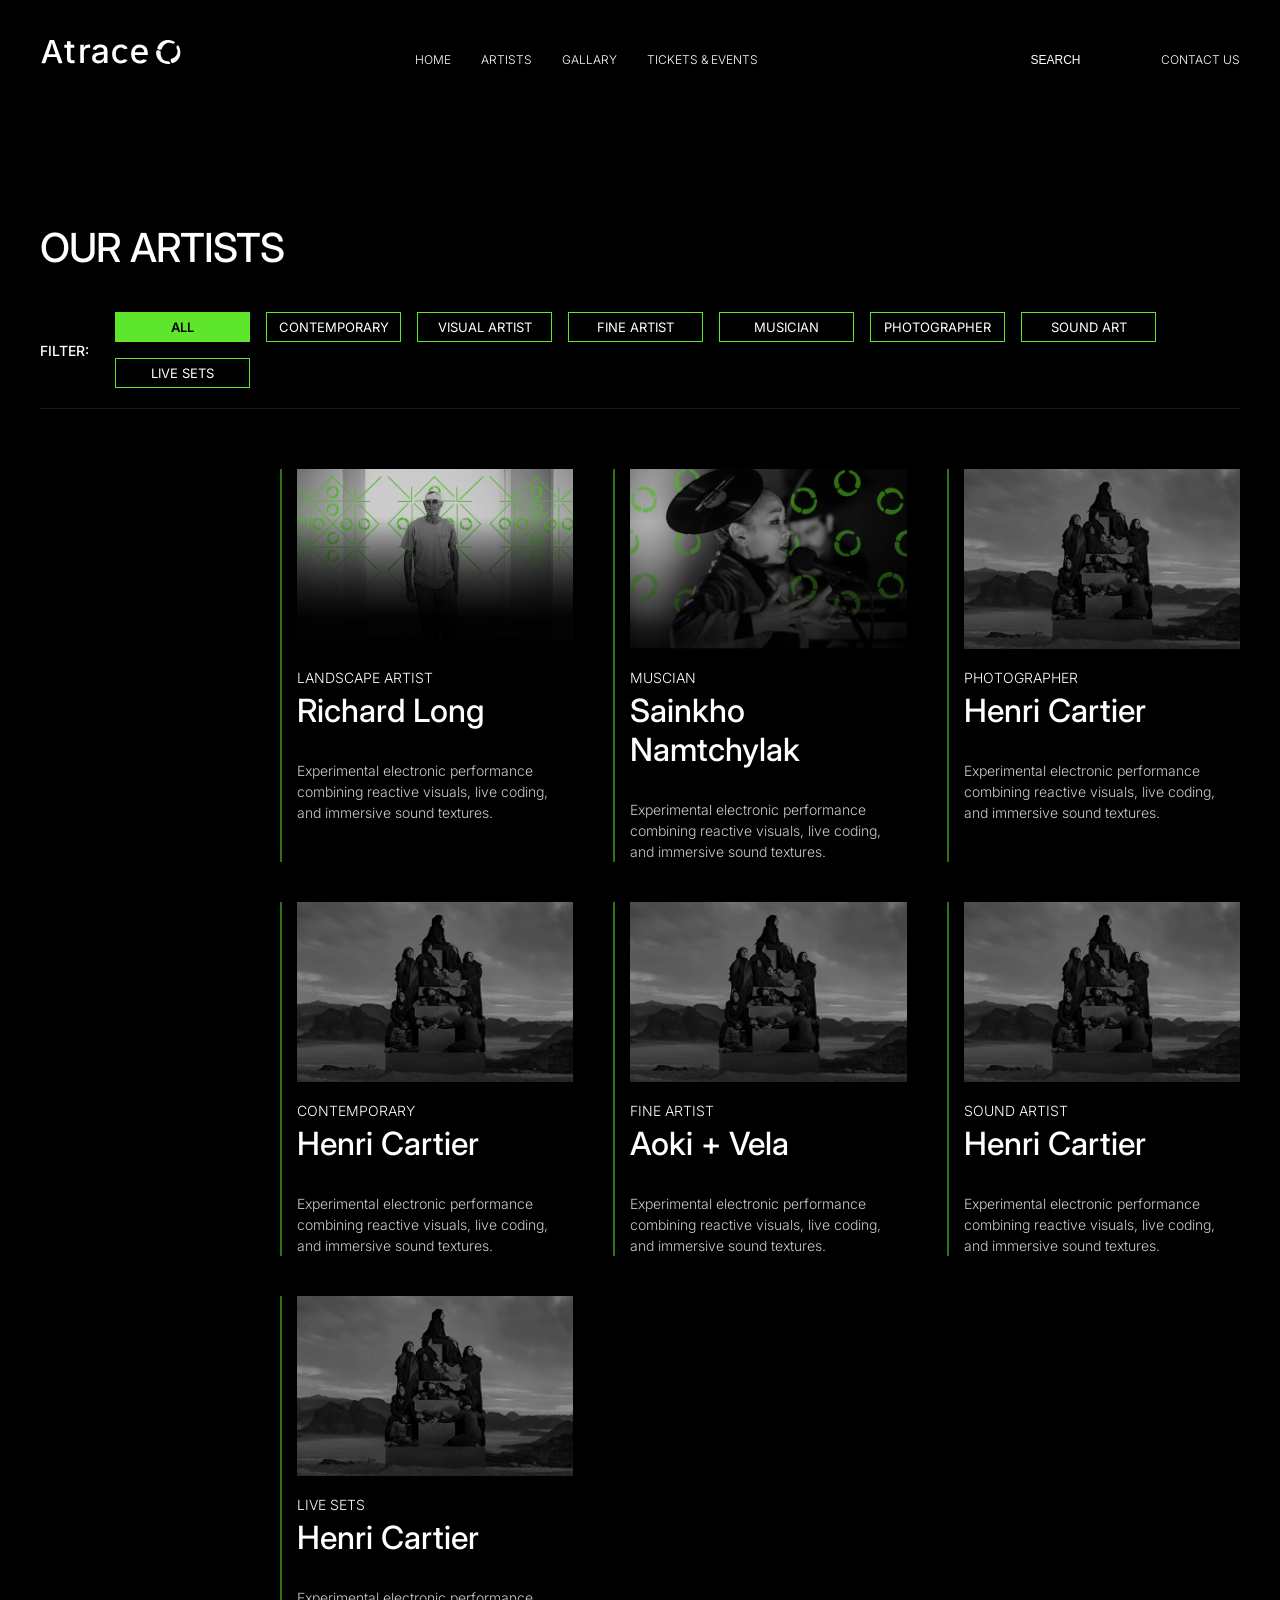
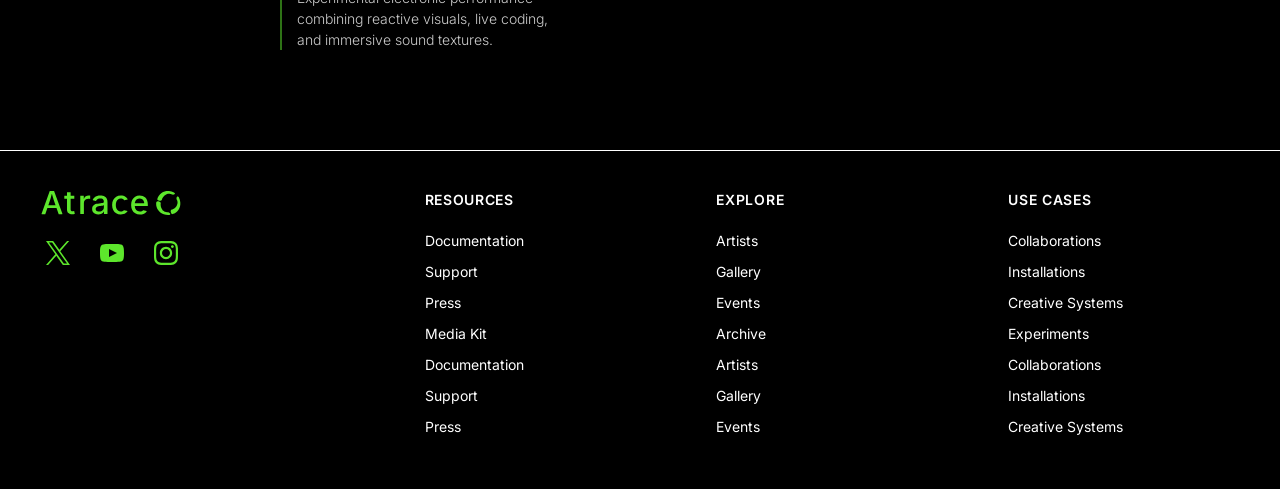
==== commit 852fe528: "Update Artists.html" ====
--- a/Artists.html
+++ b/Artists.html
@@ -59,7 +59,7 @@
         <nav class="nav">
             <a href="index.html">HOME</a>
             <a href="Artists.html">ARTISTS</a>
-            <a href="events.html">GALLARY</a>
+            <a href="gallary.html">GALLARY</a>
             <a href="events.html">TICKETS & EVENTS</a>
         </nav>
 
@@ -88,182 +88,137 @@
             </form>
             <div class="auth">
                 <a href="contact.html">CONTACT US</a>
+
             </div>
         </div>
 
 
     </header>
-    <section class="artist-hero">
-        <div class="artist-nav artist-nav-left">
-
-            <a href="Namtchylak.html">
-
-                <!-- Left Arrow SVG -->
-                <svg width="208" height="208" viewBox="0 0 208 208" fill="none" xmlns="http://www.w3.org/2000/svg">
-                    <path d="M121.333 147.333L78 104L121.333 60.6667L121.333 147.333Z" fill="#FEF7FF" />
-                </svg>
-
-            </a>
-        </div>
-        <div class="artist-nav artist-nav-right">
-            <a href="Namtchylak.html">
-
-                <!-- Right Arrow SVG -->
-                <svg width="208" height="208" viewBox="0 0 208 208" fill="none" xmlns="http://www.w3.org/2000/svg">
-                    <path d="M86.6667 60.6667L130 104L86.6667 147.333L86.6667 60.6667Z" fill="#FEF7FF" />
-                </svg>
-
-            </a>
-        </div>
-        <img src="assets/rechimg.png" class="artist-bg" alt="Artist Hero">
-
-        <div class="artist-overlay">
-            <div class="art-info-grid">
-
-                <div class="art-info-item left">
-                    <h1 class="artist-name">RICHARD LONG</h1>
-
-                    <p class="artist-title">
-                        ONE SHARED TRACE
-                    </p>
-                </div>
-
-                <div class="art-info-item middle">
-                </div>
-
-                <div class="art-info-item right">
-                    <button class="art-info-btn">
-                        Visit Events
-                    </button>
-                    <p>
-                        Richard Long explores movement, landscape, and the act of walking as artistic practice. His work
-                        transforms natural environments into temporary visual traces.
-                    </p>
-
-
-                </div>
-
-            </div>
-        </div>
-
+
+    <section class="artists-section">
+        <h1 class="artists-header">OUR ARTISTS</h1>
+
+        <div class="artists-filters">
+            <h2 class="filter-label">FILTER:</h2>
+
+            <div class="filter-buttons" id="categoryFilters">
+                <button class="filter-btn active" data-filter="all">All</button>
+                <button class="filter-btn" data-filter="contemporary">Contemporary</button>
+                <button class="filter-btn" data-filter="visual_artist">Visual artist</button>
+                <button class="filter-btn" data-filter="fine_artist">Fine artist</button>
+                <button class="filter-btn" data-filter="musician">Musician</button>
+                <button class="filter-btn" data-filter="Photographer">Photographer</button>
+                <button class="filter-btn" data-filter="sound_art">Sound Art</button>
+                <button class="filter-btn" data-filter="live_sets">Live Sets</button>
+
+
+            </div>
+        </div>
+
+        <div class="artists-container" id="artistsContainer">
+
+            <div class="artist-group">
+
+                <div class="artist-sidebar">
+                </div>
+
+                <div class="artists-grid">
+
+                    <a href="RICHARD_LONG.html" class="artist-card" data-category="visual_artist">
+                        <div class="artist-line"></div>
+                        <div class="artist-content">
+                            <img src="assets/rechimg.png" alt="Aura Systems" class="a-image">
+                            <span class="a-artist">Landscape Artist</span>
+                            <h3 class="a-name">Richard Long</h3>
+                            <p class="a-caption">Experimental electronic performance
+                                combining reactive visuals, live coding,
+                                and immersive sound textures.
+                            </p>
+                        </div>
+                    </a>
+
+                    <a href="Namtchylak.html" class="artist-card" data-category="musician">
+                        <div class="artist-line"></div>
+                        <div class="artist-content">
+
+                            <img src="assets/lady1.png" alt="Echo Collective" class="a-image">
+                            <span class="a-artist">Muscian</span>
+                            <h3 class="a-name">Sainkho Namtchylak</h3>
+                            <p class="a-caption">Experimental electronic performance
+                                combining reactive visuals, live coding,
+                                and immersive sound textures.</p>
+                        </div>
+                    </a>
+                    <a href="#" class="artist-card" data-category="Photographer">
+                        <div class="artist-line"></div>
+                        <div class="artist-content">
+
+                            <img src="assets/events/gilmancontemporary-nick-brandt-women-with-sleeping-children.png"
+                                alt="Echo Collective" class="a-image">
+                            <span class="a-artist">Photographer</span>
+                            <h3 class="a-name">Henri Cartier</h3>
+                            <p class="a-caption">Experimental electronic performance
+                                combining reactive visuals, live coding,
+                                and immersive sound textures.</p>
+                        </div>
+                    </a>
+                    <a href="#" class="artist-card" data-category="contemporary">
+                        <div class="artist-line"></div>
+                        <div class="artist-content">
+
+                            <img src="assets/events/gilmancontemporary-nick-brandt-women-with-sleeping-children.png"
+                                alt="Echo Collective" class="a-image">
+                            <span class="a-artist">Contemporary</span>
+                            <h3 class="a-name">Henri Cartier</h3>
+                            <p class="a-caption">Experimental electronic performance
+                                combining reactive visuals, live coding,
+                                and immersive sound textures.</p>
+                        </div>
+                    </a>
+                    <a href="#" class="artist-card" data-category="fine_artist">
+                        <div class="artist-line"></div>
+                        <div class="artist-content">
+
+                            <img src="assets/events/gilmancontemporary-nick-brandt-women-with-sleeping-children.png"
+                                alt="Echo Collective" class="a-image">
+                            <span class="a-artist">Fine Artist</span>
+                            <h3 class="a-name">Aoki + Vela</h3>
+                            <p class="a-caption">Experimental electronic performance
+                                combining reactive visuals, live coding,
+                                and immersive sound textures.</p>
+                        </div>
+                    </a>
+                    <a href="#" class="artist-card" data-category="sound_art">
+                        <div class="artist-line"></div>
+                        <div class="artist-content">
+
+                            <img src="assets/events/gilmancontemporary-nick-brandt-women-with-sleeping-children.png"
+                                alt="Echo Collective" class="a-image">
+                            <span class="a-artist">sound artist</span>
+                            <h3 class="a-name">Henri Cartier</h3>
+                            <p class="a-caption">Experimental electronic performance
+                                combining reactive visuals, live coding,
+                                and immersive sound textures.</p>
+                        </div>
+                    </a>
+                    <a href="#" class="artist-card" data-category="live_sets">
+                        <div class="artist-line"></div>
+                        <div class="artist-content">
+
+                            <img src="assets/events/gilmancontemporary-nick-brandt-women-with-sleeping-children.png"
+                                alt="Echo Collective" class="a-image">
+                            <span class="a-artist">live sets</span>
+                            <h3 class="a-name">Henri Cartier</h3>
+                            <p class="a-caption">Experimental electronic performance
+                                combining reactive visuals, live coding,
+                                and immersive sound textures.</p>
+                        </div>
+                    </a>
+                </div>
+            </div>
+        </div>
     </section>
 
-    <section class="artist-life-section">
-
-        <!-- TITLE -->
-        <div class="life-section-heading">
-            <h2 class="life-artist-name">LIFE & CAREER</h2>
-            <p class="life-artist-title">RICHARD LONG</p>
-        </div>
-        <div class="birth">
-            <p>1945 — Bristol, United Kingdom</p>
-        </div>
-        <!-- 3 COLUMN TEXT GRID -->
-        <div class="life-content-grid">
-
-            <div class="life-content-item">
-                <p>
-                    Richard Long emerged as one of the leading figures of Land Art.<br><br>
-                    Walking as medium <br> His artistic process is rooted in movement, where walking becomes both
-                    action and
-                    creation.
-                </p>
-            </div>
-
-            <div class="life-content-item">
-                <p>
-                    International recognition <br><br>
-                    His work has been exhibited globally, redefining the relationship between nature and conceptual art.
-                </p>
-            </div>
-
-            <div class="life-content-item empty">
-                <!-- intentionally empty -->
-            </div>
-
-        </div>
-
-        <!-- BOTTOM TEXT BUTTONS -->
-        <div class="life-section-links">
-            <button>PROCESS</button>
-            <button>ARCHIVE</button>
-            <button>EXHIBITIONS</button>
-        </div>
-
-    </section>
-
-    <section class="artist-work">
-
-        <img src="assets/Group14.png" class="artistwork-bg" alt="Artist wokr">
-
-        <div class="artistwork-overlay">
-            <div class="work-info-grid">
-
-                <div class="work-info-item left">
-                    <h2 class="artistwork-name">ARTISTIC APPROACH</h2>
-
-                    <p class="artistwork-title">
-                        RICHARD LONG
-                    </p>
-                </div>
-
-                <div class="work-info-item middle">
-                </div>
-
-                <div class="work-info-item right">
-
-                </div>
-
-            </div>
-        </div>
-
-    </section>
-    <div class="artistwork-info-section">
-        <div class="life-info-grid">
-
-            <div class="life-info-item">
-                <p>
-                    Richard Long works through movement, repetition, and direct interaction with landscape. Stones, mud,
-                    and walking paths become visual language—minimal yet deeply connected to time and place.
-                </p>
-            </div>
-
-
-
-        </div>
-    </div>
-    <div class="trace-line">
-        <svg width="7" height="2805" viewBox="0 0 7 2348" fill="none" xmlns="http://www.w3.org/2000/svg">
-            <line x1="4.91455" y1="747.00248241" x2="2.00019" y2="4900" stroke="#5DE62C" stroke-width="4" />
-        </svg>
-
-    </div>
-    <section class="gallery-section">
-
-        <!-- Heading -->
-        <div class="life-section-heading">
-            <h2 class="life-artist-name">GALLERY</h2>
-            <p class="life-artist-title">RICHARD LONG</p>
-        </div>
-
-        <!-- Grid -->
-        <div class="gallery-grid">
-
-            <div class="gallery-item"><img src="assets/images1.svg" alt=""></div>
-            <div class="gallery-item"><img src="assets/images3.svg" alt=""></div>
-            <div class="gallery-item"><img src="assets/images2.svg" alt=""></div>
-
-            <div class="gallery-item"><img src="assets/images4.svg" alt=""></div>
-            <div class="gallery-item"><img src="assets/images5.svg" alt=""></div>
-            <div class="gallery-item"><img src="assets/images6.svg" alt=""></div>
-
-            <div class="gallery-item"><img src="assets/images7.svg" alt=""></div>
-            <div class="gallery-item"><img src="assets/images8.svg" alt=""></div>
-            <div class="gallery-item"><img src="assets/images9.svg" alt=""></div>
-
-        </div>
-
-    </section>
     <footer class="footer">
 
         <div class="footer-grid">
@@ -394,6 +349,7 @@
         </div>
 
     </footer>
+
     <script src="script.js"></script>
 
 </body>
--- a/styles.css
+++ b/styles.css
@@ -330,10 +330,6 @@
 }
 
 
-
-
-
-
 /*____________________________________________________________________________________________________
 
 /*                                        2. END OF FOOTER SECTION
@@ -346,89 +342,106 @@
 
 /*                                        3.      HOME PAGE
 /*____________________________________________________________________________________________________*/
-.hero-grid {
+/*==============================================================
+/*                     3.A. HOME SECTION
+/*==============================================================*/
+.home-section {
     position: relative;
     flex: 1;
-
-
-}
-
-.grid {
+}
+
+/*==============================================================
+/*                  3.B. BACKGROUND ICONS GRID
+/*==============================================================*/
+.background-grid {
     display: grid;
     width: 100%;
     height: 100%;
-
     grid-template-columns: repeat(4, 1fr);
     grid-template-rows: auto auto;
-
     column-gap: 24px;
-    /* horizontal spacing */
     row-gap: 0px;
-    /* 👈 reduce vertical gap here */
-}
-
+}
+
+/* GRID ITEMS */
 .item {
     display: flex;
     align-items: center;
     justify-content: center;
 }
 
+/* THE SVG BACKGROUND ICONS */
 .item svg {
     width: 100%;
     height: 100%;
     object-fit: contain;
-    /* keeps proportions */
-}
-
-.artist-overlay2 {
+
+}
+
+/*==============================================================
+/*                3.C. HOME SECTION TEXT OVERLAY
+/*==============================================================*/
+.home-section-overlay {
     position: absolute;
     inset: 0;
-
-
-
     display: flex;
     align-items: flex-end;
-    padding-bottom: 0px;
-}
-
-.art-info-grid2 {
-    width: 100%;
-
+    padding-bottom: 100px;
+}
+
+.home-section-overlay-grid {
+    width: 100%;
     display: grid;
     grid-template-columns: repeat(3, 1fr);
-
     gap: 24px;
 }
 
 
-.art-info-item2.left,
-.art-info-item2.right {
+.home-section-overlay-grid-item.left,
+.home-section-overlay-grid-item.right {
     display: flex;
     flex-direction: column;
-    justify-content: center;
-}
-
-.art-info-item2.left {
+    justify-content: start;
+}
+
+.home-section-overlay-grid-item.left {
     overflow: visible;
-}
-
-
-
-
-
-.art-info-item2.right p {
+    padding-top: 19px;
+}
+
+.home-section-overlay-quote-part-1,
+.home-section-overlay-quote-part-2 {
+    margin: 0;
+    line-height: 1.2;
+}
+
+/* TWO ARTISTS */
+.home-section-overlay-quote-part-1 {
+    font-size: 65px;
+    font-weight: 300;
+}
+
+/* "ONE SHARED TRACE" */
+.home-section-overlay-quote-part-2 {
+    font-size: 65px;
+    font-weight: 500;
+    white-space: nowrap;
+}
+
+/* WEBSITE INTRODUCTION PARAGRAPH */
+.home-section-overlay-grid-item.right p {
     font-size: 25px;
     font-weight: 300;
     line-height: 1.3;
-
     margin-bottom: 24px;
 }
 
-.art-info-btn2 {
+/* VISIT EVENTS BUTTON */
+.home-section-overlay-grid-btn {
     width: 100%;
 
     padding: 14px 0;
-
+    text-align: center;
     background: transparent;
     border: 2px solid #5DE62C;
 
@@ -440,61 +453,183 @@
     font-weight: 400;
 
     cursor: pointer;
-
+    text-decoration: none;
+    /* Removes the default link underline */
+    color: inherit;
+    /* Prevents the text from turning standard link blue */
     transition: all 0.3s ease;
 }
 
-.art-info-btn2:hover {
+.home-section-overlay-grid-btn:hover {
     background: #5DE62C;
 }
 
-
-/*===============================================================================*/
-.info-section {
-    width: 100%;
-    margin-top: 150px;
+/*==============================================================
+/*                     3.D. ABOUT TRACE SECTION
+/*==============================================================*/
+.about-section {
+    width: 100%;
+    margin-top: 50px;
     margin-bottom: 150px;
-    /* space from previous section */
-}
-
-.info-grid {
+}
+
+/* "ABOUT ATRACE" */
+.about-heading {
+    font-size: 45px;
+    font-weight: 300;
+    margin-bottom: 60px;
+    line-height: 1;
+}
+
+/* "ATRACE" ON ITS OWN */
+.about-heading span {
+    font-weight: 500;
+}
+
+.about-section-grid {
     display: grid;
     grid-template-columns: repeat(2, 1fr);
-    gap: 30px;
-}
-
-
-.info-item {
+    gap: 310px;
+}
+
+.about-section-grid-item {
     display: flex;
     flex-direction: column;
 }
 
-.info-item.left h2 {
+/* THE ABOUT PARAGRAPH */
+.about-text {
+    font-size: 25px;
+    font-weight: 300;
+    margin-top: 13px;
+
+}
+
+
+.about-section-grid-item.left,
+.about-section-grid-item.right {
+    display: flex;
+    flex-direction: column;
+    justify-content: start;
+
+}
+
+
+/*==============================================================
+/*                     3.E. FUTURE EVENT SECTION
+/*==============================================================*/
+.future-event-section {
+    width: 100%;
+    margin-top: 50px;
+    margin-bottom: 150px;
+}
+
+.future-event-grid {
+    display: grid;
+    grid-template-columns: repeat(2, 1fr);
+    gap: 60px;
+    align-items: start;
+}
+
+/* LEFT COLUMN (TEXT) */
+.future-event-item.left {
+    display: flex;
+    flex-direction: column;
+    padding-top: 0px;
+    padding-bottom: 80px;
+}
+
+/* "FUTURE EVENTS" HEADER */
+.future-event-section-heading {
+    margin-bottom: 150px;
+}
+
+/* EVENT NAME */
+.future-event-artist-name {
+    font-size: 45px;
+    font-weight: 300;
+    margin: 0;
+    line-height: 1;
+}
+
+/*ARTIST NAME */
+.future-event-artist-title {
     font-size: 45px;
     font-weight: 500;
+    margin: 0;
+    line-height: 1;
+    white-space: nowrap;
+}
+
+.future-event-artist p {
+    font-size: 35px;
+    font-weight: 100;
+    opacity: 0.6;
+    margin: 0 0 40px 0;
+
+}
+
+/* EVENT INFO PARAGRAPH */
+.future-event-content-item p {
+    margin: 0 0 150px 0;
+    font-size: 25px;
+    font-weight: 300;
     line-height: 1.4;
-    margin: 0;
-}
-
-.info-item.right p {
-    font-size: 25px;
-    font-weight: 300;
-    margin-top: 13px;
-    margin-left: 20px;
-}
-
-
-.info-item.left,
-.info-item.right {
-    display: flex;
-    flex-direction: column;
-    justify-content: start;
-    /* 👈 KEY */
-}
-
-
-/*============================================================*/
-/* --- CAROUSEL STYLES --- */
+}
+
+/*==============================================================
+/*                3.F. FUTURE EVENT SECTION BUTTONS
+/*==============================================================*/
+.future-event-section-links {
+    display: flex;
+    gap: 40px;
+    margin-top: auto;
+}
+
+.future-event-section-links a {
+    background: transparent;
+    border: none;
+    padding: 0;
+    color: var(--text);
+    font-size: 16px;
+    font-weight: 400;
+    text-transform: uppercase;
+    cursor: pointer;
+    transition: opacity 0.2s ease;
+    text-decoration: none;
+    /* Removes the default link underline */
+    color: inherit;
+    /* Prevents the text from turning standard link blue */
+}
+
+.future-event-section-links a:hover {
+    opacity: 0.5;
+}
+
+/*==============================================================
+/*                3.G. FUTURE EVENT IMAGE (POSTER/TICKET)
+/*==============================================================*/
+.future-event-item.right {
+    width: 100%;
+
+}
+
+.future-event-item.right img {
+
+
+    max-height: 800px;
+    width: auto;
+    max-width: 500%;
+
+
+    display: block;
+    margin-left: auto;
+}
+
+/*==============================================================
+/*                     3.H. CAROUSEL SECTION
+/*==============================================================*/
+
 .hero-carousel-section {
     position: relative;
     background-color: #F5FFED;
@@ -504,7 +639,6 @@
     margin-left: -40px;
     /* Offset the 40px body padding so it bleeds to the screen edges */
     overflow: hidden;
-    /* Hide anything outside the screen bounds */
     display: flex;
     align-items: center;
     justify-content: center;
@@ -521,16 +655,18 @@
 .carousel-item {
     position: absolute;
     top: 40%;
-    /* Adjust vertical alignment of the circles */
     display: flex;
     flex-direction: column;
     align-items: center;
     transition: all 0.6s cubic-bezier(0.25, 1, 0.5, 1);
-    /* Smooth spring-like animation */
-}
-
-
-/* --- THE POSITIONS LOGIC --- */
+}
+
+
+
+/*==============================================================
+/*                     3.I. THE POSITIONS LOGIC
+/*==============================================================*/
+
 /* Center (Active) */
 .pos-center {
     left: 50%;
@@ -555,17 +691,17 @@
 }
 
 
-
-/* --- TEXT & BUTTONS --- */
+/*==============================================================
+/*                     3.J. CAROUSEL TEXT & BUTTONS
+/*==============================================================*/
+
 .media-info {
     position: absolute;
     top: 100%;
-    /* Sits underneath the circle */
     left: 50%;
     transform: translateX(-50%);
     margin-top: 20px;
     width: 450px;
-    /* Fixed width prevents jumping */
     display: flex;
     flex-direction: column;
     align-items: center;
@@ -607,7 +743,10 @@
     line-height: 1.5;
 }
 
-/* Play and Nav Buttons */
+/*==============================================================
+/*               3.K. CAROUSEL Play and Nav Buttons
+/*==============================================================*/
+
 .nav-btn,
 .play-btn {
     background: transparent;
@@ -631,8 +770,10 @@
     fill: #5DE62C;
 }
 
-
-/* --- NEW CUSTOM SVG BUTTON LOGIC --- */
+/*==============================================================
+/*                 3.L. CAROUSEL SVG BUTTON LOGIC
+/*==============================================================*/
+
 .media-svg-btn {
     background: transparent;
     border: none;
@@ -644,12 +785,10 @@
     justify-content: center;
     align-items: center;
     outline: none;
-
     /* Make un-centered items unclickable so they don't trigger actions accidentally */
     pointer-events: none;
 }
 
-/* Force the SVG to fit the 250x250 container */
 .media-svg-btn svg {
     width: 100%;
     height: 100%;
@@ -666,7 +805,9 @@
     transform: scale(1.05);
 }
 
-/* --- NEW CORNER ELEMENTS --- */
+/*==============================================================
+/*                 3.M. CAROUSEL CORNER ELEMENTS
+/*==============================================================*/
 
 /* Base setup for all corners */
 .hero-corner {
@@ -675,8 +816,8 @@
     /* Ensures they sit above the sliding carousel items */
 }
 
-/* Top Right Text */
-.hero-corner.top-right {
+/* Top left Text */
+.hero-corner.top-left {
     top: 40px;
     left: 40px;
     /* Aligns perfectly with your body padding */
@@ -714,69 +855,62 @@
     color: #5DE62C;
 }
 
-/*--------------------*/
-.home-hero {
+/*==============================================================
+/*                     3.N. VIDEO EXAMPLE SECTION
+/*==============================================================*/
+.home-hero-section {
     position: relative;
-
     width: calc(100% + 80px);
     margin-left: -40px;
-
+    margin-top: 200px;
+    margin-bottom: 200px;
     overflow: hidden;
 }
 
-.home-bg {
+.home-hero-section-bg {
     width: 100%;
     height: 100vh;
-
     object-fit: cover;
     display: block;
 }
 
-.home-artist-overlay {
+.home-hero-section-overlay {
     position: absolute;
     inset: 0;
-
     padding: 40px;
-
     display: flex;
     align-items: flex-end;
     padding-bottom: 30px;
 }
 
 
-.home-art-info-grid {
-    width: 100%;
-
+.home-hero-section-overlay-grid {
+    width: 100%;
     display: grid;
     grid-template-columns: repeat(3, 1fr);
-
     gap: 24px;
 }
 
 
-.home-art-info-item.left {
+.home-hero-section-overlay-grid-item.left {
     display: flex;
     flex-direction: column;
     justify-content: flex-end;
-}
-
-.home-art-info-item.left {
     overflow: visible;
 }
 
-.home-artist-name,
-.home-artist-title {
+.home-artist-quote-part-1,
+.home-artist-quote-part-2 {
     margin: 0;
     line-height: 1;
 }
 
-.home-artist-name {
+.home-artist-quote-part-1 {
     font-size: 45px;
     font-weight: 100;
-
-}
-
-.home-artist-title {
+}
+
+.home-artist-quote-part-2 {
     font-size: 45px;
     font-weight: 700;
     white-space: nowrap;
@@ -784,7 +918,26 @@
 
 }
 
-
+.home-hero-section-play-btn {
+    position: absolute;
+    top: 50%;
+    left: 50%;
+    transform: translate(-50%, -50%);
+    background: transparent;
+    border: none;
+    padding: 0;
+    cursor: pointer;
+    z-index: 5;
+    transition: transform 0.3s ease;
+}
+
+.home-hero-section-play-btn:hover {
+    transform: translate(-50%, -50%) scale(1.1);
+}
+
+.home-hero-section-play-btn svg {
+    display: block;
+}
 
 
 /*____________________________________________________________________________________________________
@@ -793,162 +946,373 @@
 /*____________________________________________________________________________________________________*/
 
 /* ++++++++++++++++++++++++++++++++++++++++++++++++++++++++++++++++++++++++++++++++++++++++++++++++++++
+/* ++++++++++++++++++++++++++++++++++++++++++++++++++++++++++++++++++++++++++++++++++++++++++++++++++++*/
+/*____________________________________________________________________________________________________
+
+/*                                        4. ARTISTS MAIN PAGE
+/*____________________________________________________________________________________________________*/
+
+/*==============================================================
+/*              4.A.  ARTISTS LIST SECTION
+/*==============================================================*/
+.artists-section {
+    width: 100%;
+    margin-top: 80px;
+    margin-bottom: 100px;
+    display: flex;
+    flex-direction: column;
+}
+
+/*==============================================================
+/*              4.B.  "OUR ARTISTS" HEADER
+/*==============================================================*/
+.artists-header {
+    font-size: 40px;
+    font-weight: 500;
+    margin-bottom: 40px;
+    text-transform: uppercase;
+    letter-spacing: -1px;
+}
+
+/*==============================================================
+/*                        4.C.  FILTER
+/*==============================================================*/
+.artists-filters {
+    display: flex;
+    align-items: center;
+    gap: 16px;
+    margin-bottom: 60px;
+    border-bottom: 1px solid rgba(255, 255, 255, 0.1);
+    padding-bottom: 20px;
+}
+
+.filter-label {
+    font-size: 14px;
+    font-weight: 500;
+    color: var(--text);
+    text-transform: uppercase;
+    margin-right: 10px;
+}
+
+.filter-buttons {
+    display: flex;
+    gap: 16px;
+    flex-wrap: wrap;
+
+}
+
+.filter-btn {
+    width: 135px;
+    height: 30px;
+    box-sizing: border-box;
+    background: transparent;
+    border: 1px solid #5DE62C;
+    color: var(--text);
+    border-radius: 0;
+    font-family: 'Inter', sans-serif;
+    font-size: 13px;
+    font-weight: 400;
+    cursor: pointer;
+    text-transform: uppercase;
+    display: inline-flex;
+    align-items: center;
+    justify-content: center;
+    transition: all 0.2s ease;
+}
+
+.filter-btn:hover,
+.filter-btn.active {
+    background: #5DE62C;
+    color: #000;
+    font-weight: 600;
+}
+
+/*==============================================================
+/*              4.D.  ARTISTS LIST GRID
+/*==============================================================*/
+.artists-container {
+    display: flex;
+    flex-direction: column;
+}
+
+.artist-group {
+    display: grid;
+    grid-template-columns: 200px 1fr;
+    gap: 40px;
+    align-items: start;
+}
+
+.artist-sidebar {
+    display: flex;
+    justify-content: center;
+    align-items: start;
+    transform: translateY(0);
+    transition: margin-top 0.4s cubic-bezier(0.25, 1, 0.5, 1);
+}
+
+.artists-grid {
+    display: grid;
+    grid-template-columns: repeat(3, 1fr);
+    gap: 40px;
+}
+
+/*==============================================================
+/*                4.E.  INDIVIDUAL ARTIST CARD
+/*==============================================================*/
+
+.artist-card {
+    display: flex;
+    gap: 15px;
+    height: 100%;
+    transition: transform 0.3s ease;
+    cursor: pointer;
+    text-decoration: none;
+    /* Removes the default link underline */
+    color: inherit;
+    /* Prevents the text from turning standard link blue */
+}
+
+.artist-card:hover .artist-line {
+    background-color: #5DE62C;
+    opacity: 1;
+}
+
+/*ITEM SIDE LINE*/
+.artist-line {
+    width: 2px;
+    background-color: #5DE62C;
+    opacity: 0.5;
+    flex-shrink: 0;
+    transition: all 0.3s ease;
+}
+
+.artist-content {
+    display: flex;
+    flex-direction: column;
+    width: 100%;
+}
+
+
+.a-image {
+    width: 100%;
+    height: 180px;
+    object-fit: cover;
+    object-position: center;
+    margin-bottom: 20px;
+    display: block;
+    opacity: 0.8;
+    transition: all 0.4s ease;
+}
+
+.artist-card:hover .a-image {
+    opacity: 1;
+}
+
+.a-artist {
+    font-size: 14px;
+    font-weight: 300;
+    opacity: 1;
+    text-transform: uppercase;
+    margin-bottom: 5px;
+}
+
+.a-name {
+    font-size: 32px;
+    font-weight: 500;
+    margin: 0 0 30px 0;
+}
+
+.a-caption {
+    font-size: 14px;
+    font-weight: 300;
+    line-height: 1.5;
+    opacity: 0.8;
+    margin: 0;
+}
+
+/*____________________________________________________________________________________________________
+
+/*                                        4. END OF ARTISTS MAIN PAGE
+/*____________________________________________________________________________________________________*/
+
 /* ++++++++++++++++++++++++++++++++++++++++++++++++++++++++++++++++++++++++++++++++++++++++++++++++++++
-
+/* ++++++++++++++++++++++++++++++++++++++++++++++++++++++++++++++++++++++++++++++++++++++++++++++++++++*/
 /*____________________________________________________________________________________________________
 
-/*                                        4.  ARTISTS PAGE
+/*                                        5.  ARTISTS PROFILE TEMPLATE
 /*____________________________________________________________________________________________________*/
 
+/*==============================================================
+/*        5.A.  ARTIST IMAGE AND INTRODUCTION SECTION
+/*==============================================================*/
+
+/* SECTION SETTINGS */
 .artist-hero {
     position: relative;
     margin-bottom: 40px;
     width: calc(100% + 80px);
     margin-left: -40px;
-
     overflow: hidden;
 }
 
+/*==============================================================
+/*                       5.B.  ARTIST IMAGE
+/*==============================================================*/
 .artist-bg {
     width: 100%;
-    height: 100vh;
-
+    height: 90vh;
     object-fit: cover;
     display: block;
 }
 
+/*==============================================================
+/*             5.C.  OVERLAY TO WRITE ON THE IMAGE
+/*==============================================================*/
 .artist-overlay {
     position: absolute;
     inset: 0;
-
     padding: 40px;
-
     display: flex;
     align-items: flex-end;
     padding-bottom: 30px;
 }
 
+/*==============================================================
+/*                  5.D.  OVERLAY GRID STRUCTURE
+/*==============================================================*/
+.art-info-grid {
+    width: 100%;
+    display: grid;
+    grid-template-columns: repeat(3, 1fr);
+    gap: 24px;
+}
+
+.art-info-item.left,
+.art-info-item.right {
+    display: flex;
+    flex-direction: column;
+    justify-content: flex-end;
+}
+
+.art-info-item.left {
+    overflow: visible;
+}
+
+/*==============================================================
+/*        5.E.  ARTIST NAME & "ONE SHARED TRACE"
+/*==============================================================*/
+.artist-name,
+.artist-title {
+    margin: 0;
+    line-height: 1.2;
+}
+
+/* ARTIST NAME */
+.artist-name {
+    font-size: 65px;
+    font-weight: 300;
+}
+
+/* "ONE SHARED TRACE" */
+.artist-title {
+    font-size: 65px;
+    font-weight: 500;
+    white-space: nowrap;
+}
+
+/*==============================================================
+/*          5.F.  ARTIST INTRODUCTION TEXT AND BUTTON
+/*==============================================================*/
+
+/* INTRODUCTION PARAGRAPH */
+.art-info-item.right p {
+    font-size: 25px;
+    font-weight: 300;
+    line-height: 1.3;
+    margin-bottom: 0px;
+}
+
+/* VISIT EVENTS BUTTON */
+.art-info-btn {
+    width: 100%;
+    padding: 14px 0;
+    background: transparent;
+    border: 3px solid #5DE62C;
+    color: var(--text);
+    border-radius: 0;
+    font-size: 24px;
+    font-weight: 400;
+    text-align: center;
+    cursor: pointer;
+    transition: all 0.3s ease;
+    text-decoration: none;
+    /* Removes the default link underline */
+    color: inherit;
+    /* Prevents the text from turning standard link blue */
+}
+
+.art-info-btn:hover {
+    background: #5DE62C;
+}
+
+/*==============================================================
+/*                  5.G.  NAVIGATION ARROWS
+/*==============================================================*/
+.artist-nav {
+    position: absolute;
+    top: 40%;
+    transform: translateY(-50%);
+    width: 160px;
+    height: 160px;
+    background: transparent;
+    border: none;
+    cursor: pointer;
+    z-index: 10;
+    display: flex;
+    align-items: center;
+    justify-content: center;
+    transition: transform 0.3s ease;
+}
+
+.artist-nav svg {
+    width: 160px;
+    height: 160px;
+}
+
+.artist-nav:hover {
+    transform: translateY(-50%) scale(1.15);
+}
+
+/* ARROW POSITION */
+.artist-nav-left {
+    left: -10px;
+}
+
+.artist-nav-right {
+    right: -10px;
+}
+
+/*==============================================================
+/*             5.H.  THE VERTICAL LINE ALONG THE PAGE
+                     (CAN BE MODIFIED FROM THE HTML)
+/*==============================================================*/
 .trace-line {
     position: absolute;
     left: 25px;
     z-index: 1;
 }
 
-.art-info-grid {
-    width: 100%;
-
-    display: grid;
-    grid-template-columns: repeat(3, 1fr);
-
-    gap: 24px;
-}
-
-
-.art-info-item.left,
-.art-info-item.right {
-    display: flex;
-    flex-direction: column;
-    justify-content: flex-end;
-}
-
-.art-info-item.left {
-    overflow: visible;
-}
-
-.artist-name,
-.artist-title {
-    margin: 0;
-    line-height: 1;
-}
-
-.artist-name {
-    font-size: 45px;
-    font-weight: 300;
-
-}
-
-.artist-title {
-    font-size: 45px;
-    font-weight: 500;
-    white-space: nowrap;
-
-
-}
-
-
-
-.art-info-item.right p {
-    font-size: 25px;
-    font-weight: 300;
-    line-height: 1.3;
-
-    margin-bottom: 0px;
-}
-
-.art-info-btn {
-    width: 100%;
-
-    padding: 14px 0;
-
-    background: transparent;
-    border: 3px solid #5DE62C;
-
-    color: var(--text);
-
-    border-radius: 0;
-
-    font-size: 24px;
-    font-weight: 400;
-
-    cursor: pointer;
-
-    transition: all 0.3s ease;
-}
-
-.artist-nav {
-    position: absolute;
-    top: 40%;
-    transform: translateY(-50%);
-
-    width: 160px;
-    height: 160px;
-
-    background: transparent;
-    border: none;
-
-    cursor: pointer;
-
-    z-index: 10;
-
-    display: flex;
-    align-items: center;
-    justify-content: center;
-
-    transition: transform 0.3s ease;
-}
-
-.artist-nav svg {
-    width: 160px;
-    height: 160px;
-}
-
-.artist-nav:hover {
-    transform: translateY(-50%) scale(1.15);
-}
-
-.artist-nav-left {
-    left: -10px;
-}
-
-.artist-nav-right {
-    right: -10px;
-}
-
-/*----------------------------------------------------*/
+/*==============================================================
+/*                  5.I.  LIFE AND CAREER SECTION
+/*==============================================================*/
+
 .artist-life-section {
     margin-top: 80px;
 }
 
+/*==============================================================
+/*        5.J.  "LIFE & CAREER" AND ARTIST NAME DIV
+/*==============================================================*/
 .life-section-heading {
     margin-bottom: 60px;
 }
@@ -959,71 +1323,85 @@
     line-height: 1;
 }
 
+/* "LIFE & CAREER" */
 .life-artist-name {
     font-size: 45px;
     font-weight: 300;
 }
 
+/* ARTIST NAME */
 .life-artist-title {
     font-size: 45px;
     font-weight: 500;
     white-space: nowrap;
 }
 
+/*==============================================================
+/*                      5.K.  BIRTH INFO
+/*==============================================================*/
 .birth p {
     font-size: 35px;
     font-weight: 100;
     opacity: 0.6;
 }
 
+/*==============================================================
+/*                5.L.  LIFE INFORMATION GRID
+/*==============================================================*/
 .life-content-grid {
     display: grid;
-
     grid-template-columns: 420px 420px;
-
     column-gap: 160px;
-
     justify-content: start;
-
     margin-bottom: 120px;
 }
 
+/* LIFE AND CAREER PARAGRAPHS */
 .life-content-item p {
     margin: 0;
-
     font-size: 25px;
     font-weight: 300;
     line-height: 1;
-
     text-align: left;
 }
 
+/*==============================================================
+/*                    5.M. LINKS AND BUTTONS
+/*==============================================================*/
 .life-section-links {
     display: flex;
     gap: 40px;
 }
 
-.life-section-links button {
+.life-section-links a {
     background: transparent;
     border: none;
-
     padding: 0;
-
     color: var(--text);
-
     font-size: 16px;
     font-weight: 300;
-
     cursor: pointer;
-
     transition: opacity 0.2s ease;
-}
-
-.life-section-links button:hover {
+    text-decoration: none;
+    /* Removes the default link underline */
+    color: inherit;
+    /* Prevents the text from turning standard link blue */
+    transition: all 0.3s ease;
+}
+
+.life-section-links a:hover {
     opacity: 0.5;
 }
 
-/*-------------------------------------------------------*/
+.website-btn {
+    position: absolute;
+    right: 40px;
+}
+
+/*==============================================================
+/*                 5.N.  ARTIST WORK SECTION
+/*==============================================================*/
+
 .artist-work {
     position: relative;
 
@@ -1033,6 +1411,9 @@
     overflow: hidden;
 }
 
+/*==============================================================
+/*              5.O.  IMAGE OR VID WORK EXAMPLE
+/*==============================================================*/
 .artistwork-bg {
     position: relative;
     width: 100%;
@@ -1042,6 +1423,9 @@
     display: block;
 }
 
+/*==============================================================
+/*                  5.P.  WORK TEXT OVERLAY
+/*==============================================================*/
 .artistwork-overlay {
     position: absolute;
     inset: 0;
@@ -1080,12 +1464,14 @@
     line-height: 1;
 }
 
+/* "ARTISTIC APPROUCH" */
 .artistwork-name {
     font-size: 45px;
     font-weight: 300;
     white-space: nowrap;
 }
 
+/* ARTIST NAME */
 .artistwork-title {
     font-size: 45px;
     font-weight: 500;
@@ -1094,11 +1480,15 @@
 
 }
 
-/*-==================================================*/
+/*==============================================================
+/*                    5.Q.  WORK INFO SECTION
+/*==============================================================*/
+
 .artistwork-info-section {
     margin-top: 80px;
 }
 
+
 .life-info-grid {
     display: grid;
 
@@ -1121,39 +1511,38 @@
     text-align: left;
 }
 
-.gallery-section {
+/*==============================================================
+/*                  5.F.  ARTIST GALLERY SECTION
+/*==============================================================*/
+
+.artist-gallery-section {
     margin-top: 120px;
     margin-bottom: 120px;
 }
 
-.gallery-grid {
+.artist-gallery-grid {
     display: grid;
-
     grid-template-columns: repeat(3, 1fr);
     grid-template-rows: repeat(3, 1fr);
-
     gap: 24px;
 }
 
-.gallery-item {
+/* GRID ITEM */
+.artist-gallery-item {
     width: 100%;
     aspect-ratio: 1 / 1;
-    /* keeps square cells */
-
     display: flex;
     align-items: center;
     justify-content: center;
-
     overflow: hidden;
     background: transparent;
 }
 
-.gallery-item img {
+/* GRID IMAGE */
+.artist-gallery-item img {
     width: 100%;
     height: 100%;
-
     object-fit: contain;
-    /*  this prevents cropping */
     display: block;
 }
 
@@ -1161,7 +1550,17 @@
 
 /*                                        4. END OF ARTISTS PAGE
 /*____________________________________________________________________________________________________*/
-/* --- EVENTS CALENDAR LAYOUT --- */
+
+/* ++++++++++++++++++++++++++++++++++++++++++++++++++++++++++++++++++++++++++++++++++++++++++++++++++++
+/* ++++++++++++++++++++++++++++++++++++++++++++++++++++++++++++++++++++++++++++++++++++++++++++++++++++*/
+/*____________________________________________________________________________________________________
+
+/*                                        6.     EVENTS PAGE
+/*____________________________________________________________________________________________________*/
+
+/*==============================================================
+/*                     6.A.  EVENTS SECTION
+/*==============================================================*/
 .events-section {
     width: 100%;
     margin-top: 80px;
@@ -1170,6 +1569,9 @@
     flex-direction: column;
 }
 
+/*==============================================================
+/*              6.B. "EVENTS CALLENDAR" HEADER
+/*==============================================================*/
 .events-header {
     font-size: 40px;
     font-weight: 500;
@@ -1178,17 +1580,21 @@
     letter-spacing: -1px;
 }
 
-/* --- FILTERS --- */
+/*==============================================================
+/*                       6.C.  FILTERS
+/*==============================================================*/
+
+/* FILTER DIV */
 .events-filters {
     display: flex;
     align-items: center;
     gap: 16px;
-    /* Equal spacing between every element */
     margin-bottom: 60px;
     border-bottom: 1px solid rgba(255, 255, 255, 0.1);
     padding-bottom: 20px;
 }
 
+/* "FILTER" LABEL */
 .filter-label {
     font-size: 14px;
     font-weight: 500;
@@ -1197,13 +1603,14 @@
     margin-right: 10px;
 }
 
+/* FILTER BUTTONS */
 .filter-buttons {
     display: flex;
     gap: 16px;
-    /* Matching structural container alignment */
-}
-
-/* Enforced size parameters for clean row consistency */
+
+}
+
+/* FILTER BUTTONS */
 .custom-dropdown,
 .filter-btn {
     width: 135px;
@@ -1211,13 +1618,12 @@
     box-sizing: border-box;
 }
 
-/* Sharp rectangular styling config */
+/* FILTER BUTTONS STYLE */
 .filter-btn {
     background: transparent;
     border: 1px solid #5DE62C;
     color: var(--text);
     border-radius: 0;
-    /* Pure rectangle flat styling */
     font-family: 'Inter', sans-serif;
     font-size: 13px;
     font-weight: 400;
@@ -1229,6 +1635,7 @@
     transition: all 0.2s ease;
 }
 
+/* FILTER BUTTONS ON HOVER */
 .filter-btn:hover,
 .filter-btn.active {
     background: #5DE62C;
@@ -1236,7 +1643,10 @@
     font-weight: 600;
 }
 
-/* --- CUSTOM OUTLINED DROPDOWN --- */
+/*==============================================================
+/*          6.D.  CUSTOM DROPDOWN MENU FOR THE FILTER
+/*==============================================================*/
+
 .custom-dropdown {
     position: relative;
 
@@ -1260,7 +1670,7 @@
     background: transparent;
 }
 
-/* Green arrow block remains exactly the same */
+
 .custom-dropdown::after {
     content: "▼";
     position: absolute;
@@ -1281,15 +1691,11 @@
 .dropdown-menu {
     position: absolute;
     top: calc(100% + 4px);
-    /* Sits perfectly below the trigger box */
     left: 0;
     width: 100%;
     background: #000000;
-    /* Pure black background on all devices */
     border: 1px solid rgba(255, 255, 255, 0.2);
-    /* Light outline to separate it from your black site background */
     display: none;
-    /* Hidden by default */
     z-index: 100;
     box-sizing: border-box;
 }
@@ -1311,7 +1717,6 @@
 /* Highlighted state on hover */
 .dropdown-option:hover {
     background: #111111;
-    /* Subtle dark dark grey */
     color: #5DE62C;
 }
 
@@ -1321,12 +1726,14 @@
     font-weight: 600;
 }
 
-/* --- CALENDAR GRID --- */
+/*==============================================================
+/*                  6.E.  CALENDAR GRID
+/*==============================================================*/
+
 .calendar-container {
     display: flex;
     flex-direction: column;
     gap: 80px;
-    /* Space between different months */
 }
 
 /* 2-Column layout: Month on left, Events on right */
@@ -1343,7 +1750,7 @@
     align-items: start;
     transform: translateY(0);
     transition: margin-top 0.4s cubic-bezier(0.25, 1, 0.5, 1);
-    /* Smooth tracking movement */
+
 }
 
 .date-block {
@@ -1364,7 +1771,7 @@
 .date-month {
     font-size: 45px;
     font-weight: 700;
-    /* Distinct bold emphasis formatting */
+
     letter-spacing: 1px;
     color: var(--text);
 }
@@ -1376,13 +1783,14 @@
     gap: 40px;
 }
 
-/* --- INDIVIDUAL EVENT CARD --- */
+/*==============================================================
+/*                  6.F.  INDIVIDUAL EVENT CARD
+/*==============================================================*/
+
 .event-card {
     display: flex;
-    /* Puts the line and content side-by-side */
     gap: 15px;
     height: 100%;
-    /* Ensures it fills the grid row height */
     transition: transform 0.3s ease;
 }
 
@@ -1407,7 +1815,6 @@
     width: 100%;
 }
 
-/* Typography inside the card */
 .e-days {
     font-size: 14px;
     font-weight: 300;
@@ -1431,20 +1838,14 @@
     margin-bottom: 20px;
 }
 
-/* Image - Update this to a real <img> tag when you have photos */
-/* --- REAL EVENT IMAGES --- */
 .e-image {
     width: 100%;
     height: 180px;
     /* Forces all images to be the exact same height */
     object-fit: cover;
-    /* THE MAGIC TRICK: Zooms/crops the image to fit the box so it never looks stretched */
     object-position: center;
-    /* Keeps the subject centered during the crop */
     margin-bottom: 20px;
     display: block;
-
-
     opacity: 0.8;
     transition: all 0.4s ease;
 }
@@ -1477,7 +1878,20 @@
     margin: 0;
 }
 
-/* contact us*/
+/*____________________________________________________________________________________________________
+
+/*                                         END OF EVENTS PAGE
+/*____________________________________________________________________________________________________*/
+
+/* ++++++++++++++++++++++++++++++++++++++++++++++++++++++++++++++++++++++++++++++++++++++++++++++++++++
+/* ++++++++++++++++++++++++++++++++++++++++++++++++++++++++++++++++++++++++++++++++++++++++++++++++++++*/
+/*____________________________________________________________________________________________________
+
+/*                                        7.  CONTACT US PAGE
+/*____________________________________________________________________________________________________*/
+/*==============================================================
+/*              7.A.  CONTACT US SECTION SETTINGS
+/*==============================================================*/
 .contact-section {
     min-height: 80vh;
 
@@ -1489,6 +1903,9 @@
     padding-bottom: 80px;
 }
 
+/*==============================================================
+/*                   7.B.  "CONTACT US" TITLE
+/*==============================================================*/
 .contact-title {
     margin: 0;
 
@@ -1498,6 +1915,9 @@
     text-align: center;
 }
 
+/*==============================================================
+/*                   7.B.  "ATRACE TEAM" HEADER
+/*==============================================================*/
 .contact-subtitle {
     margin-top: 50px;
     margin-bottom: 50px;
@@ -1508,6 +1928,10 @@
     text-transform: uppercase;
 }
 
+/*==============================================================
+/*                         7.C. THE CARD 
+/*==============================================================*/
+
 .contact-card {
     width: 100%;
     max-width: 320px;
@@ -1523,60 +1947,147 @@
     gap: 24px;
 }
 
+/*==============================================================
+/*                      7.D. CONTACT FORM
+/*==============================================================*/
+/* LAYOUT */
 .form-group {
     display: flex;
     flex-direction: column;
     gap: 8px;
 }
 
+/* FIELDS LABEL */
 .form-group label {
     font-size: 14px;
     font-weight: 500;
 }
 
+/* FORM FIELDS */
 .form-group input,
 .form-group textarea {
     width: 100%;
-
     padding: 12px;
-
     border: 1px solid #d0d0d0;
     border-radius: 8px;
     font-family: 'Inter';
     font-size: 14px;
-
     box-sizing: border-box;
-
     resize: vertical;
 }
 
+/* FORM FIELDS WHEN ACTIVE*/
 .form-group input:focus,
 .form-group textarea:focus {
     outline: none;
     border-color: #5DE62C;
 }
 
+/* SUBMIT BUTTON */
 .submit-btn {
     width: 100%;
-
     padding: 14px 0;
-
     background: #000;
-
     border: 1px solid #000;
     border-radius: 8px;
     color: #ffffff;
-
     font-size: 14px;
     font-weight: 300;
-
     cursor: pointer;
-
     transition: all 0.3s ease;
 }
 
+/* SUBMIT BUTTON ON HOVER */
 .submit-btn:hover {
     background: #5DE62C;
     border-color: #5DE62C;
     color: #000000;
 }
+
+/*____________________________________________________________________________________________________
+
+/*                                         END OF CONTACT US
+/*____________________________________________________________________________________________________*/
+
+/* ++++++++++++++++++++++++++++++++++++++++++++++++++++++++++++++++++++++++++++++++++++++++++++++++++++
+/* ++++++++++++++++++++++++++++++++++++++++++++++++++++++++++++++++++++++++++++++++++++++++++++++++++++*/
+/*____________________________________________________________________________________________________
+
+/*                                        8.  GALLARY PAGE
+/*____________________________________________________________________________________________________*/
+
+/*==============================================================
+/*                    8.A.  SECTION SETTINGS
+/*==============================================================*/
+.gallery-section {
+    margin-top: 120px;
+    margin-bottom: 120px;
+}
+
+/*==============================================================
+/*                  8.B. "OUR GALLERY" HEADER
+/*==============================================================*/
+.gallery-header {
+    font-size: 40px;
+    font-weight: 500;
+    margin-bottom: 100px;
+    text-transform: uppercase;
+    letter-spacing: -1px;
+}
+
+/*==============================================================
+/*          8.C.  ARTIST NAME FOR EACH GALLERY (HEADER)
+/*==============================================================*/
+.gallery-section-heading {
+    margin-bottom: 60px;
+}
+
+.gallery-artist-title {
+    margin: 0;
+    line-height: 1;
+    font-size: 45px;
+    font-weight: 500;
+    white-space: nowrap;
+}
+
+/*==============================================================
+/*              8.D. IMAGES GRID LAYOUT AND SETTINGS
+/*==============================================================*/
+/* GRID LAYOUT */
+.gallery-grid {
+    display: grid;
+
+    grid-template-columns: repeat(3, 1fr);
+    grid-template-rows: repeat(3, 1fr);
+
+    gap: 24px;
+    margin-bottom: 100px;
+}
+
+/* GRID ITEM */
+.gallery-item {
+    width: 100%;
+    aspect-ratio: 1 / 1;
+    /* keeps square cells */
+    display: flex;
+    align-items: center;
+    justify-content: center;
+    overflow: hidden;
+    background: transparent;
+}
+
+/* GRID IMAGE */
+.gallery-item img {
+    width: 100%;
+    height: 100%;
+    object-fit: contain;
+    display: block;
+}
+
+/*____________________________________________________________________________________________________
+
+/*                                         END OF GALLERY PAGE
+/*____________________________________________________________________________________________________*/
+
+/* ++++++++++++++++++++++++++++++++++++++++++++++++++++++++++++++++++++++++++++++++++++++++++++++++++++
+/* ++++++++++++++++++++++++++++++++++++++++++++++++++++++++++++++++++++++++++++++++++++++++++++++++++++*/
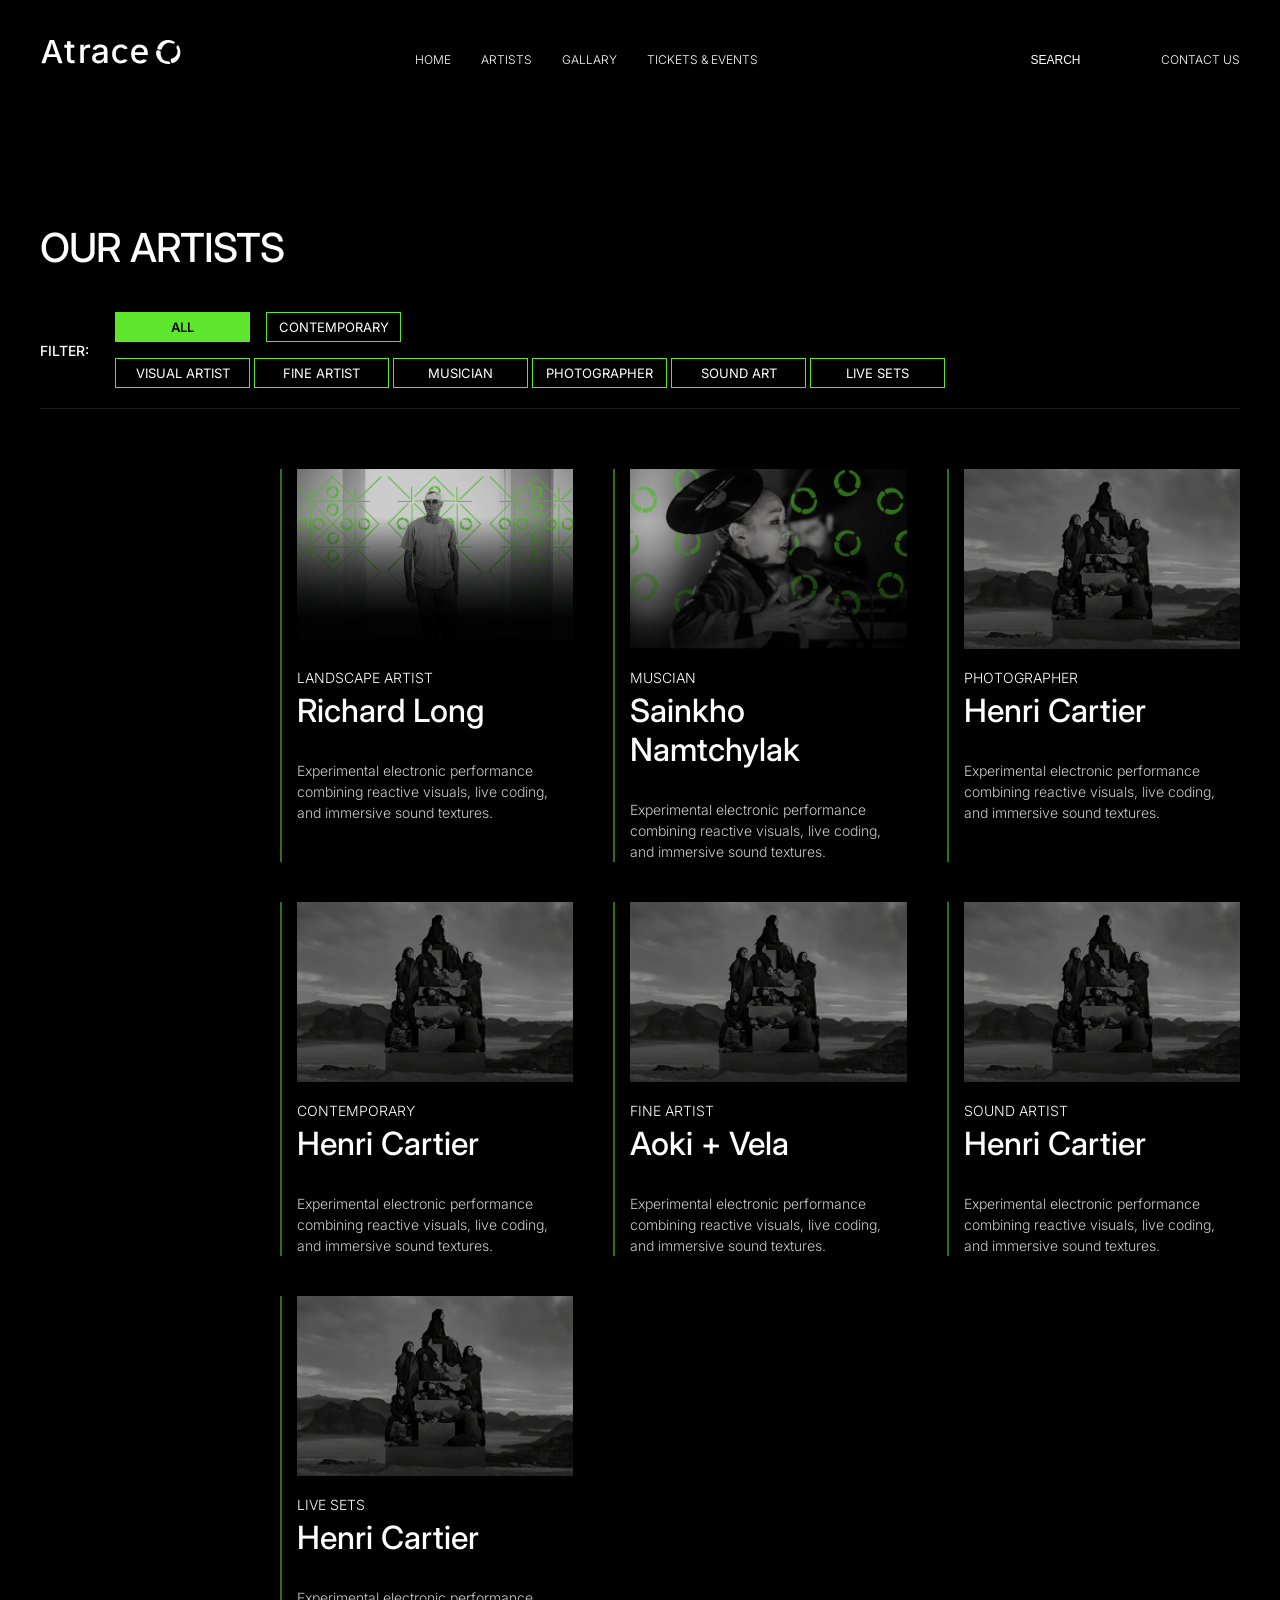
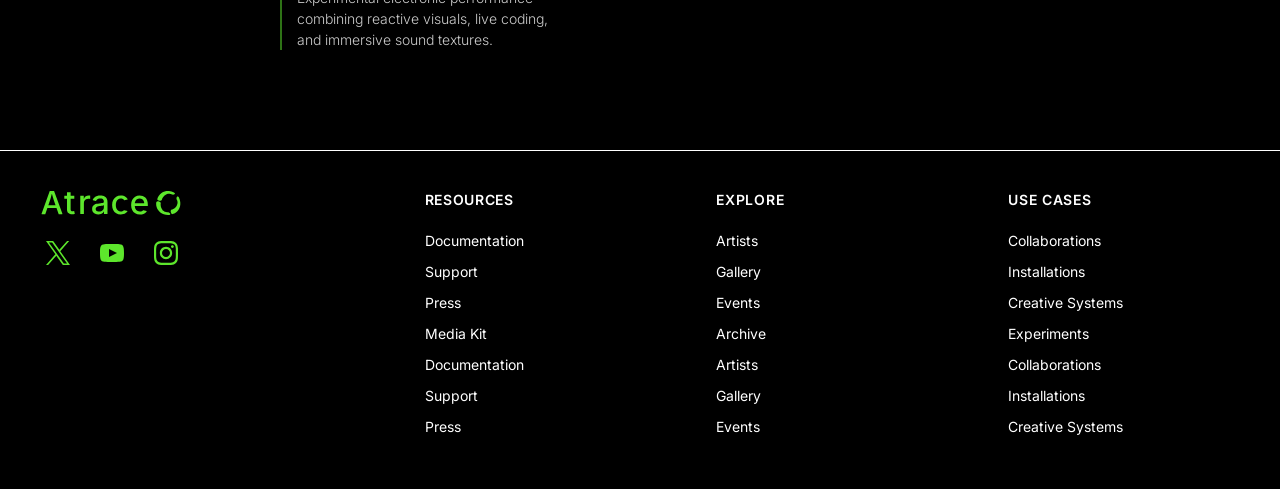
==== commit dab63f3a: "Update Artists.html" ====
--- a/Artists.html
+++ b/Artists.html
@@ -14,6 +14,7 @@
 
 <body class="dark">
 
+
     <header class="header">
         <div class="logo">
             <div class="logo-inner">
@@ -90,10 +91,152 @@
                 <a href="contact.html">CONTACT US</a>
 
             </div>
+            <button class="burger-menu" id="burgerBtn" aria-label="Open Menu">
+                <svg width="24" height="24" viewBox="0 0 20 20" fill="none" stroke="currentColor" stroke-width="2"
+                    stroke-linecap="round" stroke-linejoin="round">
+                    <line x1="3" y1="12" x2="21" y2="12"></line>
+                    <line x1="3" y1="6" x2="21" y2="6"></line>
+                    <line x1="3" y1="18" x2="21" y2="18"></line>
+                </svg>
+            </button>
         </div>
 
 
     </header>
+
+    <aside class="mobile-sidebar" id="mobileSidebar">
+        <div class="sidebar-header">
+            <div class="logo">
+                <div class="logo-inner">
+                    <!-- CHANGE WIDTH AND HEIGHT OF ATRACE DOWN HERE -->
+                    <svg width="110" height="24" viewBox="0 0 147 33" fill="none" xmlns="http://www.w3.org/2000/svg">
+                        <path
+                            d="M0.0226463 31.4394L11.1515 0.251324C11.205 0.101091 11.3487 0 11.5078 0H16.9969C17.156 0 17.2983 0.0996871 17.3532 0.248516L28.6919 31.4365C28.7821 31.6823 28.599 31.942 28.3356 31.942H23.8325C23.6719 31.942 23.5282 31.8409 23.4747 31.6893L17.3265 14.1696C16.8391 12.7263 16.3053 11.026 15.725 9.06732C15.1785 7.22521 14.5531 5.0335 13.8474 2.49499C13.7812 2.25489 13.9615 2.0134 14.2122 2.0134C14.4601 2.0134 14.6418 2.25068 14.5784 2.49077C13.8981 5.06017 13.284 7.27716 12.7361 9.14173C12.1558 11.1214 11.643 12.7965 11.1979 14.1696L5.24126 31.6851C5.18915 31.8381 5.04548 31.942 4.88209 31.942H0.379005C0.117018 31.942 -0.0660913 31.6837 0.0226463 31.4379V31.4394ZM6.01455 23.1415V19.8237C6.01455 19.6159 6.18357 19.446 6.39344 19.446H22.3042C22.5127 19.446 22.6831 19.6145 22.6831 19.8237V23.1415C22.6831 23.3493 22.5141 23.5191 22.3042 23.5191H6.39344C6.18498 23.5191 6.01455 23.3507 6.01455 23.1415Z"
+                            fill="currentColor" />
+                        <path
+                            d="M45.0422 6.86156V10.154C45.0422 10.3618 44.8732 10.5317 44.6633 10.5317H31.6738C31.4653 10.5317 31.2949 10.3632 31.2949 10.154V6.86156C31.2949 6.65376 31.4639 6.48387 31.6738 6.48387H44.6633C44.8717 6.48387 45.0422 6.65236 45.0422 6.86156ZM35.3726 1.807H39.6066C39.8151 1.807 39.9855 1.97549 39.9855 2.18469V24.9358C39.9855 25.9467 40.201 26.6881 40.6321 27.1626C41.0631 27.6372 41.7702 27.8745 42.7533 27.8745C43.0111 27.8745 43.3505 27.845 43.7745 27.7846C44.0449 27.7467 44.29 27.7074 44.5098 27.6695C44.7098 27.6344 44.8985 27.7622 44.9422 27.9601L45.6732 31.2456C45.7155 31.4365 45.607 31.6331 45.4183 31.6893C44.9844 31.817 44.5281 31.9139 44.0478 31.9799C43.4421 32.0627 42.8449 32.1035 42.2561 32.1035C39.9574 32.1035 38.1728 31.5124 36.9023 30.3288C35.6318 29.1451 34.9965 27.4842 34.9965 25.343V2.18469C34.9965 1.97689 35.1655 1.807 35.3754 1.807H35.3726Z"
+                            fill="currentColor" />
+                        <path
+                            d="M53.2384 31.386V6.86156C53.2384 6.65376 53.4075 6.48387 53.6173 6.48387H57.6908C57.8993 6.48387 58.0697 6.65236 58.0697 6.86156V10.5542H58.3416C58.8106 9.167 59.6275 8.08168 60.791 7.29822C61.9558 6.51476 63.2785 6.12303 64.7602 6.12303C65.0772 6.12303 65.4406 6.13427 65.849 6.15673C66.1054 6.17077 66.335 6.18902 66.5378 6.21289C66.7294 6.23536 66.8702 6.39682 66.8702 6.58918V10.5388C66.8702 10.7718 66.6632 10.9501 66.4336 10.9108C66.2674 10.8827 66.0645 10.8547 65.8265 10.8266C65.3124 10.7662 64.7912 10.7367 64.2616 10.7367C63.1123 10.7367 62.0756 10.9782 61.1544 11.4598C60.2318 11.9428 59.5135 12.6097 58.9993 13.4606C58.4852 14.3128 58.2275 15.2957 58.2275 16.4119V31.3874C58.2275 31.5952 58.0584 31.7651 57.8486 31.7651H53.6159C53.4075 31.7651 53.237 31.5966 53.237 31.3874L53.2384 31.386Z"
+                            fill="currentColor" />
+                        <path
+                            d="M78.1004 32.3295C76.4975 32.3295 75.0453 32.0319 73.7453 31.4365C72.4438 30.8412 71.4155 29.9707 70.6606 28.825C69.9042 27.6793 69.5267 26.2781 69.5267 24.6199C69.5267 23.1878 69.8028 22.0126 70.3549 21.0929C70.9071 20.1733 71.655 19.4418 72.6015 18.8998C73.5467 18.3579 74.5974 17.9507 75.7552 17.6783C76.9116 17.4073 78.0878 17.2037 79.2822 17.0676C80.7795 16.8864 81.9964 16.739 82.9345 16.6267C83.8726 16.513 84.5642 16.3248 85.0107 16.0609C85.4572 15.7969 85.6798 15.3715 85.6798 14.7832V14.647C85.6798 13.6978 85.4981 12.8989 85.1361 12.2503C84.7727 11.6016 84.2318 11.1004 83.5134 10.7465C82.7951 10.3927 81.8993 10.2144 80.826 10.2144C79.7217 10.2144 78.7737 10.3843 77.9793 10.7227C77.1849 11.0625 76.5426 11.4949 76.051 12.0228C75.6411 12.4623 75.3186 12.9172 75.082 13.389C75.0003 13.5504 74.8228 13.6403 74.6467 13.5939L70.6732 12.5606C70.4521 12.503 70.3267 12.2615 70.4169 12.0509C70.9803 10.7283 71.7508 9.64718 72.7283 8.81037C73.8016 7.89072 75.0341 7.21959 76.4257 6.79838C77.8173 6.37717 79.254 6.16516 80.7358 6.16516C81.764 6.16516 82.8528 6.2859 84.0022 6.5274C85.1516 6.76889 86.2319 7.20555 87.246 7.83878C88.2588 8.472 89.0842 9.36216 89.7194 10.5065C90.3547 11.6522 90.6716 13.1447 90.6716 14.984V31.3846C90.6716 31.5924 90.5026 31.7623 90.2927 31.7623H86.2192C86.0108 31.7623 85.8403 31.5938 85.8403 31.3846V28.3027H85.591C85.2586 28.9514 84.767 29.5846 84.1163 30.2024C83.4655 30.8202 82.6458 31.3298 81.6542 31.7286C80.664 32.1273 79.4808 32.3281 78.1047 32.3281L78.1004 32.3295ZM79.2118 28.3266C80.5724 28.3266 81.7373 28.0626 82.7049 27.5347C83.6726 27.0068 84.4135 26.3062 84.9276 25.4314C85.4417 24.5581 85.6995 23.6301 85.6995 22.65V20.0778C85.6995 19.8068 85.4262 19.6285 85.1741 19.731C85.029 19.7914 84.86 19.8476 84.667 19.9023C84.16 20.0455 83.5825 20.1733 82.9317 20.287C82.281 20.4008 81.6542 20.4948 81.0485 20.5692C80.4428 20.6451 79.9442 20.7054 79.5512 20.7504C78.6132 20.8711 77.7554 21.0747 76.9764 21.3611C76.1975 21.6475 75.5778 22.0547 75.1172 22.5826C74.6552 23.1106 74.4256 23.8112 74.4256 24.6859C74.4256 25.4848 74.6326 26.1559 75.0496 26.6979C75.4651 27.2399 76.0285 27.647 76.7398 27.9194C77.4497 28.1904 78.2737 28.3266 79.2118 28.3266Z"
+                            fill="currentColor" />
+                        <path
+                            d="M112.794 26.8229C112.28 27.2216 111.701 27.5305 111.05 27.7495C110.4 27.9728 109.68 28.0809 108.897 28.0809C107.367 28.0809 106.101 27.6807 105.094 26.8818C104.086 26.0829 103.34 25.0158 102.848 23.682C102.357 22.3468 102.11 20.8725 102.11 19.2607C102.11 17.6306 102.357 16.1465 102.848 14.807C103.34 13.4634 104.086 12.3921 105.094 11.5834C106.101 10.7746 107.366 10.3717 108.897 10.3717C109.666 10.3717 110.373 10.4812 111.015 10.689C111.657 10.9024 112.226 11.2015 112.718 11.5918C113.073 11.8754 113.387 12.1955 113.664 12.5507C113.756 12.6687 113.905 12.7263 114.052 12.6912L118.217 11.6971C118.466 11.6381 118.583 11.3559 118.455 11.1355C118.327 10.915 118.192 10.7044 118.046 10.498C117.404 9.57137 116.621 8.78651 115.687 8.14626C114.758 7.50602 113.719 7.01601 112.573 6.67482C111.421 6.33504 110.187 6.16656 108.875 6.16656C106.485 6.16656 104.403 6.70712 102.636 7.79665C100.864 8.88198 99.489 10.4068 98.5059 12.3724C97.5227 14.3423 97.0354 16.6351 97.0354 19.2593C97.0354 21.8511 97.5227 24.1299 98.5059 26.0871C99.489 28.0486 100.865 29.5692 102.636 30.6545C104.402 31.744 106.484 32.2846 108.875 32.2846C110.205 32.2846 111.453 32.1119 112.614 31.7623C113.78 31.4169 114.827 30.9128 115.756 30.2501C116.69 29.5874 117.477 28.7843 118.128 27.8394C118.21 27.7214 118.287 27.6035 118.361 27.4856L113.593 26.3371C113.463 26.3062 113.329 26.3469 113.233 26.441C113.097 26.5757 112.952 26.7035 112.795 26.8229H112.794Z"
+                            fill="currentColor" />
+                        <path
+                            d="M146.166 18.8746C146.166 16.586 145.852 14.6343 145.224 13.0323C144.596 11.4247 143.748 10.1175 142.673 9.10522C141.599 8.09712 140.387 7.35298 139.043 6.88122C137.695 6.40384 136.297 6.16796 134.845 6.16796C132.485 6.16796 130.432 6.72116 128.674 7.82895C126.92 8.93674 125.564 10.4798 124.603 12.4553C123.643 14.4294 123.164 16.7137 123.164 19.3056C123.164 21.9298 123.651 24.2127 124.626 26.1559C125.605 28.1033 126.998 29.6099 128.81 30.6769C130.627 31.7482 132.781 32.2846 135.277 32.2846C137.09 32.2846 138.715 32.008 140.141 31.459C141.57 30.91 142.769 30.1378 143.725 29.1437C144.082 28.7745 144.4 28.3841 144.68 27.9728C144.83 27.7537 144.714 27.4519 144.456 27.3901L140.105 26.3427L140.055 26.3342C139.982 26.4157 139.908 26.4971 139.827 26.5743C139.27 27.1093 138.619 27.5094 137.863 27.7734C137.107 28.0359 136.26 28.1679 135.322 28.1679C133.901 28.1679 132.653 27.8632 131.578 27.2553C130.504 26.6417 129.67 25.7389 129.074 24.5413C128.579 23.557 128.291 22.3875 128.205 21.0396C128.191 20.8234 128.368 20.6408 128.585 20.6408H145.788C145.996 20.6408 146.166 20.4724 146.166 20.2632V18.8746ZM128.62 16.9314C128.398 16.9314 128.217 16.739 128.243 16.5186C128.347 15.62 128.585 14.7733 128.961 13.9815C129.48 12.8737 130.242 11.9793 131.239 11.3026C132.236 10.6216 133.439 10.2818 134.846 10.2818C136.267 10.2818 137.45 10.6174 138.398 11.2801C139.341 11.9428 140.056 12.8638 140.544 14.0489C140.848 14.7958 141.055 15.6144 141.168 16.5101C141.196 16.7334 141.015 16.9314 140.79 16.9314H128.62Z"
+                            fill="currentColor" />
+                    </svg>
+                    <!-- CHANGE WIDTH AND HEIGHT OF THE CIRCULE DOWN HERE -->
+                    <svg width="25" height="24" viewBox="0 0 36 35" fill="none" xmlns="http://www.w3.org/2000/svg">
+                        <path
+                            d="M22.0996 4.79699C21.9869 4.74224 21.8714 4.69169 21.7601 4.63413C22.7137 5.11571 22.2926 4.86579 22.0531 4.76751C21.8207 4.67203 21.5869 4.58218 21.3489 4.50074C21.1108 4.41931 20.8728 4.34349 20.6305 4.27469C20.5699 4.25784 20.5094 4.24099 20.4488 4.22414C20.1812 4.15254 20.3685 4.20028 21.0094 4.36876C20.8869 4.34208 20.7657 4.3112 20.6418 4.28452C20.1699 4.18202 19.6952 4.11182 19.2163 4.05426C18.8431 4.00933 20.2446 4.1385 19.6051 4.09357C19.4797 4.08514 19.3544 4.07672 19.229 4.0711C18.9783 4.05987 18.7262 4.05566 18.4754 4.05706C18.2444 4.05987 18.0149 4.07391 17.7853 4.08093C18.9755 4.04864 18.0332 4.06549 17.7317 4.10199C17.2317 4.16377 16.7401 4.25644 16.25 4.36736C15.7485 4.47968 16.9768 4.15956 16.4852 4.30558C16.3655 4.34068 16.2443 4.37438 16.1232 4.41088C15.8838 4.4853 15.6457 4.56533 15.4105 4.65238C14.9288 4.83069 14.4597 5.0413 14.0019 5.27297C14.1963 5.17187 14.3921 5.07078 14.5865 4.96969C13.3949 5.59168 12.3117 6.38216 11.3483 7.31585C11.4863 7.18106 11.6243 7.04487 11.7624 6.91008C10.4567 8.2018 9.41576 9.72378 8.70163 11.4143C8.77065 11.2486 8.84107 11.0843 8.91009 10.9186C8.65515 11.5378 8.44669 12.1696 8.2833 12.8197C7.92131 14.2631 5.84232 14.4273 4.64366 14.1844C3.86333 14.0272 3.0027 13.766 2.41112 13.2086C2.00687 12.8281 1.53362 12.2749 1.68574 11.667C2.58157 8.0965 4.80563 4.91353 7.85651 2.83555C10.9863 0.702804 14.9316 -0.249138 18.6994 0.0555395C21.2714 0.263338 23.6997 0.890945 26.0196 2.02682C26.5365 2.27954 27.1858 2.86222 27.3309 3.45192C27.4675 4.00371 27.2041 4.57937 26.7351 4.88966C25.3688 5.79387 23.4771 5.47234 22.0996 4.79699Z"
+                            fill="currentColor" />
+                        <path
+                            d="M30.3607 13.1904C30.4184 13.3013 30.4719 13.415 30.5311 13.5259C30.0268 12.5866 30.286 12.9994 30.3916 13.2367C30.4973 13.474 30.5874 13.6972 30.6762 13.9317C30.7649 14.1662 30.8452 14.4035 30.9198 14.6421C30.9381 14.7025 30.9565 14.7615 30.9748 14.8219C31.0536 15.0858 31.0001 14.9019 30.817 14.2659C30.8466 14.388 30.8804 14.5074 30.91 14.6295C31.0227 15.0971 31.1058 15.5688 31.1734 16.0448C31.2269 16.4155 31.0649 15.0226 31.1255 15.6587C31.1368 15.7836 31.148 15.9086 31.1565 16.0336C31.1734 16.2835 31.1832 16.5334 31.1875 16.7847C31.1903 17.015 31.1804 17.2438 31.1804 17.4741C31.1846 16.2863 31.1903 17.227 31.1607 17.5275C31.11 18.0273 31.0283 18.5187 30.9283 19.0115C30.8269 19.5142 31.1199 18.2814 30.9846 18.7757C30.9522 18.8964 30.9212 19.0171 30.8874 19.1379C30.8184 19.3794 30.7438 19.6181 30.6621 19.854C30.4931 20.3384 30.2944 20.8101 30.0719 21.272C30.1691 21.0755 30.2649 20.8789 30.3621 20.6823C29.7663 21.8842 28.9986 22.9822 28.083 23.9636C28.2154 23.8232 28.3479 23.6828 28.4803 23.541C27.2154 24.872 25.7125 25.9433 24.0335 26.6959C24.1969 26.6229 24.3617 26.5498 24.5251 26.4768C23.9096 26.745 23.28 26.9682 22.6334 27.1452C21.1953 27.5397 21.0784 29.6149 21.3489 30.8041C21.5249 31.5791 21.8066 32.43 22.3799 33.007C22.7715 33.4016 23.3363 33.8593 23.9434 33.6936C27.5027 32.7192 30.6452 30.4278 32.658 27.3417C34.7243 24.1728 35.5891 20.219 35.1961 16.4716C34.9285 13.9135 34.2426 11.5083 33.0509 9.22254C32.7847 8.71287 32.1861 8.07965 31.5917 7.94767C31.0353 7.82411 30.4635 8.09931 30.1635 8.57387C29.2873 9.95545 29.655 11.8327 30.3635 13.1918L30.3607 13.1904Z"
+                            fill="currentColor" />
+                        <path
+                            d="M16.1105 30.8715C15.9851 30.8771 15.8584 30.8771 15.733 30.8827C16.7993 30.8266 16.3147 30.8855 16.0556 30.8799C15.8049 30.8743 15.5541 30.8617 15.3034 30.8406C15.0527 30.8209 14.8034 30.7929 14.5541 30.7592C14.4921 30.7507 14.4301 30.7423 14.3682 30.7325C14.0949 30.6904 14.2851 30.7227 14.94 30.8266C14.8175 30.8013 14.6935 30.7816 14.5696 30.7564C14.0977 30.6595 13.6329 30.5331 13.1723 30.3941C12.8131 30.2846 14.147 30.7297 13.5442 30.5149C13.4258 30.4727 13.3075 30.4292 13.1906 30.3829C12.9568 30.2916 12.7244 30.1947 12.4962 30.0922C12.2864 29.9982 12.0821 29.8915 11.8736 29.7932C12.9498 30.3014 12.0948 29.9069 11.8342 29.7525C11.4018 29.4955 10.9891 29.2119 10.5848 28.9128C10.1721 28.6082 11.1666 29.3958 10.775 29.0645C10.6792 28.983 10.582 28.9044 10.4877 28.823C10.2975 28.6587 10.113 28.4902 9.93268 28.3147C9.56365 27.9567 9.21997 27.5776 8.89601 27.1803C9.03404 27.3516 9.17068 27.5214 9.30871 27.6927C8.47064 26.6453 7.80017 25.4856 7.29732 24.243C7.36916 24.4227 7.441 24.601 7.51142 24.7807C6.83955 23.0734 6.50431 21.2622 6.53389 19.4285C6.53108 19.6083 6.52686 19.7866 6.52404 19.9663C6.54094 19.2966 6.60574 18.6338 6.71983 17.9753C6.97337 16.5095 5.13662 15.5225 3.94219 15.2613C3.16468 15.0914 2.27168 14.9847 1.50403 15.2557C0.980053 15.441 0.323675 15.757 0.216626 16.3747C-0.410171 20.0014 0.33636 23.8091 2.28577 26.9374C4.28589 30.1484 7.51001 32.6069 11.0806 33.8438C13.5174 34.6891 15.9936 35.092 18.5754 34.9867C19.1515 34.9629 19.9812 34.6919 20.353 34.2103C20.7009 33.7596 20.6939 33.1278 20.3896 32.6546C19.5065 31.2773 17.6458 30.8111 16.1105 30.8743V30.8715Z"
+                            fill="currentColor" />
+                    </svg>
+
+                </div>
+
+
+            </div>
+            <button class="close-menu" id="closeBtn" aria-label="Close Menu">&times;</button>
+        </div>
+
+        <nav class="sidebar-nav">
+            <a href="index.html">HOME</a>
+            <a href="Artists.html">ARTISTS</a>
+            <a href="gallary.html">GALLARY</a>
+            <a href="events.html">TICKETS & EVENTS</a>
+            <a href="contact.html">CONTACT US</a>
+        </nav>
+
+        <div class="footer-column brand-column">
+
+            <div class="footer-logo">
+                <div class="logo">
+                    <div class="logo-inner">
+                        <!-- CHANGE WIDTH AND HEIGHT OF ATRACE DOWN HERE -->
+                        <svg width="110" height="24" viewBox="0 0 147 33" fill="none"
+                            xmlns="http://www.w3.org/2000/svg">
+                            <path
+                                d="M0.0226463 31.4394L11.1515 0.251324C11.205 0.101091 11.3487 0 11.5078 0H16.9969C17.156 0 17.2983 0.0996871 17.3532 0.248516L28.6919 31.4365C28.7821 31.6823 28.599 31.942 28.3356 31.942H23.8325C23.6719 31.942 23.5282 31.8409 23.4747 31.6893L17.3265 14.1696C16.8391 12.7263 16.3053 11.026 15.725 9.06732C15.1785 7.22521 14.5531 5.0335 13.8474 2.49499C13.7812 2.25489 13.9615 2.0134 14.2122 2.0134C14.4601 2.0134 14.6418 2.25068 14.5784 2.49077C13.8981 5.06017 13.284 7.27716 12.7361 9.14173C12.1558 11.1214 11.643 12.7965 11.1979 14.1696L5.24126 31.6851C5.18915 31.8381 5.04548 31.942 4.88209 31.942H0.379005C0.117018 31.942 -0.0660913 31.6837 0.0226463 31.4379V31.4394ZM6.01455 23.1415V19.8237C6.01455 19.6159 6.18357 19.446 6.39344 19.446H22.3042C22.5127 19.446 22.6831 19.6145 22.6831 19.8237V23.1415C22.6831 23.3493 22.5141 23.5191 22.3042 23.5191H6.39344C6.18498 23.5191 6.01455 23.3507 6.01455 23.1415Z"
+                                fill="#ffffff" />
+                            <path
+                                d="M45.0422 6.86156V10.154C45.0422 10.3618 44.8732 10.5317 44.6633 10.5317H31.6738C31.4653 10.5317 31.2949 10.3632 31.2949 10.154V6.86156C31.2949 6.65376 31.4639 6.48387 31.6738 6.48387H44.6633C44.8717 6.48387 45.0422 6.65236 45.0422 6.86156ZM35.3726 1.807H39.6066C39.8151 1.807 39.9855 1.97549 39.9855 2.18469V24.9358C39.9855 25.9467 40.201 26.6881 40.6321 27.1626C41.0631 27.6372 41.7702 27.8745 42.7533 27.8745C43.0111 27.8745 43.3505 27.845 43.7745 27.7846C44.0449 27.7467 44.29 27.7074 44.5098 27.6695C44.7098 27.6344 44.8985 27.7622 44.9422 27.9601L45.6732 31.2456C45.7155 31.4365 45.607 31.6331 45.4183 31.6893C44.9844 31.817 44.5281 31.9139 44.0478 31.9799C43.4421 32.0627 42.8449 32.1035 42.2561 32.1035C39.9574 32.1035 38.1728 31.5124 36.9023 30.3288C35.6318 29.1451 34.9965 27.4842 34.9965 25.343V2.18469C34.9965 1.97689 35.1655 1.807 35.3754 1.807H35.3726Z"
+                                fill="#ffffff" />
+                            <path
+                                d="M53.2384 31.386V6.86156C53.2384 6.65376 53.4075 6.48387 53.6173 6.48387H57.6908C57.8993 6.48387 58.0697 6.65236 58.0697 6.86156V10.5542H58.3416C58.8106 9.167 59.6275 8.08168 60.791 7.29822C61.9558 6.51476 63.2785 6.12303 64.7602 6.12303C65.0772 6.12303 65.4406 6.13427 65.849 6.15673C66.1054 6.17077 66.335 6.18902 66.5378 6.21289C66.7294 6.23536 66.8702 6.39682 66.8702 6.58918V10.5388C66.8702 10.7718 66.6632 10.9501 66.4336 10.9108C66.2674 10.8827 66.0645 10.8547 65.8265 10.8266C65.3124 10.7662 64.7912 10.7367 64.2616 10.7367C63.1123 10.7367 62.0756 10.9782 61.1544 11.4598C60.2318 11.9428 59.5135 12.6097 58.9993 13.4606C58.4852 14.3128 58.2275 15.2957 58.2275 16.4119V31.3874C58.2275 31.5952 58.0584 31.7651 57.8486 31.7651H53.6159C53.4075 31.7651 53.237 31.5966 53.237 31.3874L53.2384 31.386Z"
+                                fill="#ffffff" />
+                            <path
+                                d="M78.1004 32.3295C76.4975 32.3295 75.0453 32.0319 73.7453 31.4365C72.4438 30.8412 71.4155 29.9707 70.6606 28.825C69.9042 27.6793 69.5267 26.2781 69.5267 24.6199C69.5267 23.1878 69.8028 22.0126 70.3549 21.0929C70.9071 20.1733 71.655 19.4418 72.6015 18.8998C73.5467 18.3579 74.5974 17.9507 75.7552 17.6783C76.9116 17.4073 78.0878 17.2037 79.2822 17.0676C80.7795 16.8864 81.9964 16.739 82.9345 16.6267C83.8726 16.513 84.5642 16.3248 85.0107 16.0609C85.4572 15.7969 85.6798 15.3715 85.6798 14.7832V14.647C85.6798 13.6978 85.4981 12.8989 85.1361 12.2503C84.7727 11.6016 84.2318 11.1004 83.5134 10.7465C82.7951 10.3927 81.8993 10.2144 80.826 10.2144C79.7217 10.2144 78.7737 10.3843 77.9793 10.7227C77.1849 11.0625 76.5426 11.4949 76.051 12.0228C75.6411 12.4623 75.3186 12.9172 75.082 13.389C75.0003 13.5504 74.8228 13.6403 74.6467 13.5939L70.6732 12.5606C70.4521 12.503 70.3267 12.2615 70.4169 12.0509C70.9803 10.7283 71.7508 9.64718 72.7283 8.81037C73.8016 7.89072 75.0341 7.21959 76.4257 6.79838C77.8173 6.37717 79.254 6.16516 80.7358 6.16516C81.764 6.16516 82.8528 6.2859 84.0022 6.5274C85.1516 6.76889 86.2319 7.20555 87.246 7.83878C88.2588 8.472 89.0842 9.36216 89.7194 10.5065C90.3547 11.6522 90.6716 13.1447 90.6716 14.984V31.3846C90.6716 31.5924 90.5026 31.7623 90.2927 31.7623H86.2192C86.0108 31.7623 85.8403 31.5938 85.8403 31.3846V28.3027H85.591C85.2586 28.9514 84.767 29.5846 84.1163 30.2024C83.4655 30.8202 82.6458 31.3298 81.6542 31.7286C80.664 32.1273 79.4808 32.3281 78.1047 32.3281L78.1004 32.3295ZM79.2118 28.3266C80.5724 28.3266 81.7373 28.0626 82.7049 27.5347C83.6726 27.0068 84.4135 26.3062 84.9276 25.4314C85.4417 24.5581 85.6995 23.6301 85.6995 22.65V20.0778C85.6995 19.8068 85.4262 19.6285 85.1741 19.731C85.029 19.7914 84.86 19.8476 84.667 19.9023C84.16 20.0455 83.5825 20.1733 82.9317 20.287C82.281 20.4008 81.6542 20.4948 81.0485 20.5692C80.4428 20.6451 79.9442 20.7054 79.5512 20.7504C78.6132 20.8711 77.7554 21.0747 76.9764 21.3611C76.1975 21.6475 75.5778 22.0547 75.1172 22.5826C74.6552 23.1106 74.4256 23.8112 74.4256 24.6859C74.4256 25.4848 74.6326 26.1559 75.0496 26.6979C75.4651 27.2399 76.0285 27.647 76.7398 27.9194C77.4497 28.1904 78.2737 28.3266 79.2118 28.3266Z"
+                                fill="#ffffff" />
+                            <path
+                                d="M112.794 26.8229C112.28 27.2216 111.701 27.5305 111.05 27.7495C110.4 27.9728 109.68 28.0809 108.897 28.0809C107.367 28.0809 106.101 27.6807 105.094 26.8818C104.086 26.0829 103.34 25.0158 102.848 23.682C102.357 22.3468 102.11 20.8725 102.11 19.2607C102.11 17.6306 102.357 16.1465 102.848 14.807C103.34 13.4634 104.086 12.3921 105.094 11.5834C106.101 10.7746 107.366 10.3717 108.897 10.3717C109.666 10.3717 110.373 10.4812 111.015 10.689C111.657 10.9024 112.226 11.2015 112.718 11.5918C113.073 11.8754 113.387 12.1955 113.664 12.5507C113.756 12.6687 113.905 12.7263 114.052 12.6912L118.217 11.6971C118.466 11.6381 118.583 11.3559 118.455 11.1355C118.327 10.915 118.192 10.7044 118.046 10.498C117.404 9.57137 116.621 8.78651 115.687 8.14626C114.758 7.50602 113.719 7.01601 112.573 6.67482C111.421 6.33504 110.187 6.16656 108.875 6.16656C106.485 6.16656 104.403 6.70712 102.636 7.79665C100.864 8.88198 99.489 10.4068 98.5059 12.3724C97.5227 14.3423 97.0354 16.6351 97.0354 19.2593C97.0354 21.8511 97.5227 24.1299 98.5059 26.0871C99.489 28.0486 100.865 29.5692 102.636 30.6545C104.402 31.744 106.484 32.2846 108.875 32.2846C110.205 32.2846 111.453 32.1119 112.614 31.7623C113.78 31.4169 114.827 30.9128 115.756 30.2501C116.69 29.5874 117.477 28.7843 118.128 27.8394C118.21 27.7214 118.287 27.6035 118.361 27.4856L113.593 26.3371C113.463 26.3062 113.329 26.3469 113.233 26.441C113.097 26.5757 112.952 26.7035 112.795 26.8229H112.794Z"
+                                fill="#ffffff" />
+                            <path
+                                d="M146.166 18.8746C146.166 16.586 145.852 14.6343 145.224 13.0323C144.596 11.4247 143.748 10.1175 142.673 9.10522C141.599 8.09712 140.387 7.35298 139.043 6.88122C137.695 6.40384 136.297 6.16796 134.845 6.16796C132.485 6.16796 130.432 6.72116 128.674 7.82895C126.92 8.93674 125.564 10.4798 124.603 12.4553C123.643 14.4294 123.164 16.7137 123.164 19.3056C123.164 21.9298 123.651 24.2127 124.626 26.1559C125.605 28.1033 126.998 29.6099 128.81 30.6769C130.627 31.7482 132.781 32.2846 135.277 32.2846C137.09 32.2846 138.715 32.008 140.141 31.459C141.57 30.91 142.769 30.1378 143.725 29.1437C144.082 28.7745 144.4 28.3841 144.68 27.9728C144.83 27.7537 144.714 27.4519 144.456 27.3901L140.105 26.3427L140.055 26.3342C139.982 26.4157 139.908 26.4971 139.827 26.5743C139.27 27.1093 138.619 27.5094 137.863 27.7734C137.107 28.0359 136.26 28.1679 135.322 28.1679C133.901 28.1679 132.653 27.8632 131.578 27.2553C130.504 26.6417 129.67 25.7389 129.074 24.5413C128.579 23.557 128.291 22.3875 128.205 21.0396C128.191 20.8234 128.368 20.6408 128.585 20.6408H145.788C145.996 20.6408 146.166 20.4724 146.166 20.2632V18.8746ZM128.62 16.9314C128.398 16.9314 128.217 16.739 128.243 16.5186C128.347 15.62 128.585 14.7733 128.961 13.9815C129.48 12.8737 130.242 11.9793 131.239 11.3026C132.236 10.6216 133.439 10.2818 134.846 10.2818C136.267 10.2818 137.45 10.6174 138.398 11.2801C139.341 11.9428 140.056 12.8638 140.544 14.0489C140.848 14.7958 141.055 15.6144 141.168 16.5101C141.196 16.7334 141.015 16.9314 140.79 16.9314H128.62Z"
+                                fill="#ffffff" />
+                        </svg>
+                        <!-- CHANGE WIDTH AND HEIGHT OF THE CIRCULE DOWN HERE -->
+                        <svg width="25" height="24" viewBox="0 0 36 35" fill="none" xmlns="http://www.w3.org/2000/svg">
+                            <path
+                                d="M22.0996 4.79699C21.9869 4.74224 21.8714 4.69169 21.7601 4.63413C22.7137 5.11571 22.2926 4.86579 22.0531 4.76751C21.8207 4.67203 21.5869 4.58218 21.3489 4.50074C21.1108 4.41931 20.8728 4.34349 20.6305 4.27469C20.5699 4.25784 20.5094 4.24099 20.4488 4.22414C20.1812 4.15254 20.3685 4.20028 21.0094 4.36876C20.8869 4.34208 20.7657 4.3112 20.6418 4.28452C20.1699 4.18202 19.6952 4.11182 19.2163 4.05426C18.8431 4.00933 20.2446 4.1385 19.6051 4.09357C19.4797 4.08514 19.3544 4.07672 19.229 4.0711C18.9783 4.05987 18.7262 4.05566 18.4754 4.05706C18.2444 4.05987 18.0149 4.07391 17.7853 4.08093C18.9755 4.04864 18.0332 4.06549 17.7317 4.10199C17.2317 4.16377 16.7401 4.25644 16.25 4.36736C15.7485 4.47968 16.9768 4.15956 16.4852 4.30558C16.3655 4.34068 16.2443 4.37438 16.1232 4.41088C15.8838 4.4853 15.6457 4.56533 15.4105 4.65238C14.9288 4.83069 14.4597 5.0413 14.0019 5.27297C14.1963 5.17187 14.3921 5.07078 14.5865 4.96969C13.3949 5.59168 12.3117 6.38216 11.3483 7.31585C11.4863 7.18106 11.6243 7.04487 11.7624 6.91008C10.4567 8.2018 9.41576 9.72378 8.70163 11.4143C8.77065 11.2486 8.84107 11.0843 8.91009 10.9186C8.65515 11.5378 8.44669 12.1696 8.2833 12.8197C7.92131 14.2631 5.84232 14.4273 4.64366 14.1844C3.86333 14.0272 3.0027 13.766 2.41112 13.2086C2.00687 12.8281 1.53362 12.2749 1.68574 11.667C2.58157 8.0965 4.80563 4.91353 7.85651 2.83555C10.9863 0.702804 14.9316 -0.249138 18.6994 0.0555395C21.2714 0.263338 23.6997 0.890945 26.0196 2.02682C26.5365 2.27954 27.1858 2.86222 27.3309 3.45192C27.4675 4.00371 27.2041 4.57937 26.7351 4.88966C25.3688 5.79387 23.4771 5.47234 22.0996 4.79699Z"
+                                fill="#ffffff" />
+                            <path
+                                d="M30.3607 13.1904C30.4184 13.3013 30.4719 13.415 30.5311 13.5259C30.0268 12.5866 30.286 12.9994 30.3916 13.2367C30.4973 13.474 30.5874 13.6972 30.6762 13.9317C30.7649 14.1662 30.8452 14.4035 30.9198 14.6421C30.9381 14.7025 30.9565 14.7615 30.9748 14.8219C31.0536 15.0858 31.0001 14.9019 30.817 14.2659C30.8466 14.388 30.8804 14.5074 30.91 14.6295C31.0227 15.0971 31.1058 15.5688 31.1734 16.0448C31.2269 16.4155 31.0649 15.0226 31.1255 15.6587C31.1368 15.7836 31.148 15.9086 31.1565 16.0336C31.1734 16.2835 31.1832 16.5334 31.1875 16.7847C31.1903 17.015 31.1804 17.2438 31.1804 17.4741C31.1846 16.2863 31.1903 17.227 31.1607 17.5275C31.11 18.0273 31.0283 18.5187 30.9283 19.0115C30.8269 19.5142 31.1199 18.2814 30.9846 18.7757C30.9522 18.8964 30.9212 19.0171 30.8874 19.1379C30.8184 19.3794 30.7438 19.6181 30.6621 19.854C30.4931 20.3384 30.2944 20.8101 30.0719 21.272C30.1691 21.0755 30.2649 20.8789 30.3621 20.6823C29.7663 21.8842 28.9986 22.9822 28.083 23.9636C28.2154 23.8232 28.3479 23.6828 28.4803 23.541C27.2154 24.872 25.7125 25.9433 24.0335 26.6959C24.1969 26.6229 24.3617 26.5498 24.5251 26.4768C23.9096 26.745 23.28 26.9682 22.6334 27.1452C21.1953 27.5397 21.0784 29.6149 21.3489 30.8041C21.5249 31.5791 21.8066 32.43 22.3799 33.007C22.7715 33.4016 23.3363 33.8593 23.9434 33.6936C27.5027 32.7192 30.6452 30.4278 32.658 27.3417C34.7243 24.1728 35.5891 20.219 35.1961 16.4716C34.9285 13.9135 34.2426 11.5083 33.0509 9.22254C32.7847 8.71287 32.1861 8.07965 31.5917 7.94767C31.0353 7.82411 30.4635 8.09931 30.1635 8.57387C29.2873 9.95545 29.655 11.8327 30.3635 13.1918L30.3607 13.1904Z"
+                                fill="#ffffff" />
+                            <path
+                                d="M16.1105 30.8715C15.9851 30.8771 15.8584 30.8771 15.733 30.8827C16.7993 30.8266 16.3147 30.8855 16.0556 30.8799C15.8049 30.8743 15.5541 30.8617 15.3034 30.8406C15.0527 30.8209 14.8034 30.7929 14.5541 30.7592C14.4921 30.7507 14.4301 30.7423 14.3682 30.7325C14.0949 30.6904 14.2851 30.7227 14.94 30.8266C14.8175 30.8013 14.6935 30.7816 14.5696 30.7564C14.0977 30.6595 13.6329 30.5331 13.1723 30.3941C12.8131 30.2846 14.147 30.7297 13.5442 30.5149C13.4258 30.4727 13.3075 30.4292 13.1906 30.3829C12.9568 30.2916 12.7244 30.1947 12.4962 30.0922C12.2864 29.9982 12.0821 29.8915 11.8736 29.7932C12.9498 30.3014 12.0948 29.9069 11.8342 29.7525C11.4018 29.4955 10.9891 29.2119 10.5848 28.9128C10.1721 28.6082 11.1666 29.3958 10.775 29.0645C10.6792 28.983 10.582 28.9044 10.4877 28.823C10.2975 28.6587 10.113 28.4902 9.93268 28.3147C9.56365 27.9567 9.21997 27.5776 8.89601 27.1803C9.03404 27.3516 9.17068 27.5214 9.30871 27.6927C8.47064 26.6453 7.80017 25.4856 7.29732 24.243C7.36916 24.4227 7.441 24.601 7.51142 24.7807C6.83955 23.0734 6.50431 21.2622 6.53389 19.4285C6.53108 19.6083 6.52686 19.7866 6.52404 19.9663C6.54094 19.2966 6.60574 18.6338 6.71983 17.9753C6.97337 16.5095 5.13662 15.5225 3.94219 15.2613C3.16468 15.0914 2.27168 14.9847 1.50403 15.2557C0.980053 15.441 0.323675 15.757 0.216626 16.3747C-0.410171 20.0014 0.33636 23.8091 2.28577 26.9374C4.28589 30.1484 7.51001 32.6069 11.0806 33.8438C13.5174 34.6891 15.9936 35.092 18.5754 34.9867C19.1515 34.9629 19.9812 34.6919 20.353 34.2103C20.7009 33.7596 20.6939 33.1278 20.3896 32.6546C19.5065 31.2773 17.6458 30.8111 16.1105 30.8743V30.8715Z"
+                                fill="#ffffff" />
+                        </svg>
+
+                    </div>
+
+
+                </div>
+            </div>
+
+            <div class="socials">
+
+                <a href="#" aria-label="X">
+                    <svg width="24" height="24" viewBox="0 0 24 24" fill="none" xmlns="http://www.w3.org/2000/svg">
+                        <path
+                            d="M14.2737 10.1635L23.2023 0H21.0872L13.3313 8.82305L7.14125 0H0L9.3626 13.3433L0 24H2.11504L10.3002 14.6806L16.8388 24H23.98M2.8784 1.5619H6.12769L21.0856 22.5148H17.8355"
+                            fill="#5DE62C" />
+                    </svg>
+
+                </a>
+
+                <a href="#" aria-label="YouTube">
+                    <svg width="24" height="18" viewBox="0 0 24 18" fill="none" xmlns="http://www.w3.org/2000/svg">
+                        <path
+                            d="M19.615 0.184125C16.011 -0.0618748 7.984 -0.0608748 4.385 0.184125C0.488 0.450125 0.029 2.80412 0 9.00012C0.029 15.1851 0.484 17.5491 4.385 17.8161C7.985 18.0611 16.011 18.0621 19.615 17.8161C23.512 17.5501 23.971 15.1961 24 9.00012C23.971 2.81512 23.516 0.451125 19.615 0.184125ZM9 13.0001V5.00013L17 8.99312L9 13.0001Z"
+                            fill="#5DE62C" />
+                    </svg>
+
+                </a>
+
+                <a href="#" aria-label="Instagram">
+                    <svg width="24" height="24" viewBox="0 0 24 24" fill="none" xmlns="http://www.w3.org/2000/svg">
+                        <path
+                            d="M12 2.163C15.204 2.163 15.584 2.175 16.85 2.233C20.102 2.381 21.621 3.924 21.769 7.152C21.827 8.417 21.838 8.797 21.838 12.001C21.838 15.206 21.826 15.585 21.769 16.85C21.62 20.075 20.105 21.621 16.85 21.769C15.584 21.827 15.206 21.839 12 21.839C8.796 21.839 8.416 21.827 7.151 21.769C3.891 21.62 2.38 20.07 2.232 16.849C2.174 15.584 2.162 15.205 2.162 12C2.162 8.796 2.175 8.417 2.232 7.151C2.381 3.924 3.896 2.38 7.151 2.232C8.417 2.175 8.796 2.163 12 2.163ZM12 0C8.741 0 8.333 0.014 7.053 0.072C2.695 0.272 0.273 2.69 0.073 7.052C0.014 8.333 0 8.741 0 12C0 15.259 0.014 15.668 0.072 16.948C0.272 21.306 2.69 23.728 7.052 23.928C8.333 23.986 8.741 24 12 24C15.259 24 15.668 23.986 16.948 23.928C21.302 23.728 23.73 21.31 23.927 16.948C23.986 15.668 24 15.259 24 12C24 8.741 23.986 8.333 23.928 7.053C23.732 2.699 21.311 0.273 16.949 0.073C15.668 0.014 15.259 0 12 0ZM12 5.838C8.597 5.838 5.838 8.597 5.838 12C5.838 15.403 8.597 18.163 12 18.163C15.403 18.163 18.162 15.404 18.162 12C18.162 8.597 15.403 5.838 12 5.838ZM12 16C9.791 16 8 14.21 8 12C8 9.791 9.791 8 12 8C14.209 8 16 9.791 16 12C16 14.21 14.209 16 12 16ZM18.406 4.155C17.61 4.155 16.965 4.8 16.965 5.595C16.965 6.39 17.61 7.035 18.406 7.035C19.201 7.035 19.845 6.39 19.845 5.595C19.845 4.8 19.201 4.155 18.406 4.155Z"
+                            fill="#5DE62C" />
+                    </svg>
+
+                </a>
+
+            </div>
+
+        </div>
+    </aside>
+
 
     <section class="artists-section">
         <h1 class="artists-header">OUR ARTISTS</h1>
@@ -102,16 +245,29 @@
             <h2 class="filter-label">FILTER:</h2>
 
             <div class="filter-buttons" id="categoryFilters">
-                <button class="filter-btn active" data-filter="all">All</button>
-                <button class="filter-btn" data-filter="contemporary">Contemporary</button>
-                <button class="filter-btn" data-filter="visual_artist">Visual artist</button>
-                <button class="filter-btn" data-filter="fine_artist">Fine artist</button>
-                <button class="filter-btn" data-filter="musician">Musician</button>
-                <button class="filter-btn" data-filter="Photographer">Photographer</button>
-                <button class="filter-btn" data-filter="sound_art">Sound Art</button>
-                <button class="filter-btn" data-filter="live_sets">Live Sets</button>
-
-
+                <button class="filter-btn active main-filter" data-filter="all">All</button>
+                <button class="filter-btn main-filter" data-filter="contemporary">Contemporary</button>
+
+                <div class="desktop-filters">
+                    <button class="filter-btn" data-filter="visual_artist">Visual artist</button>
+                    <button class="filter-btn" data-filter="fine_artist">Fine artist</button>
+                    <button class="filter-btn" data-filter="musician">Musician</button>
+                    <button class="filter-btn" data-filter="Photographer">Photographer</button>
+                    <button class="filter-btn" data-filter="sound_art">Sound Art</button>
+                    <button class="filter-btn" data-filter="live_sets">Live Sets</button>
+                </div>
+
+                <div class="custom-dropdown mobile-more-filters" id="moreFiltersDropdown">
+                    <div class="dropdown-trigger">More</div>
+                    <div class="dropdown-menu">
+                        <div class="dropdown-option" data-value="visual_artist">Visual artist</div>
+                        <div class="dropdown-option" data-value="fine_artist">Fine artist</div>
+                        <div class="dropdown-option" data-value="musician">Musician</div>
+                        <div class="dropdown-option" data-value="Photographer">Photographer</div>
+                        <div class="dropdown-option" data-value="sound_art">Sound Art</div>
+                        <div class="dropdown-option" data-value="live_sets">Live Sets</div>
+                    </div>
+                </div>
             </div>
         </div>
 
--- a/styles.css
+++ b/styles.css
@@ -31,7 +31,7 @@
     color: var(--text);
     display: flex;
     flex-direction: column;
-
+    overflow-x: hidden;
 }
 
 /*____________________________________________________________________________________________________
@@ -47,6 +47,7 @@
     margin-bottom: 40px;
     padding: 0;
     gap: 20px;
+    z-index: 99;
 }
 
 /*==============================================================
@@ -348,17 +349,19 @@
 .home-section {
     position: relative;
     flex: 1;
+    min-height: 100vh;
 }
 
 /*==============================================================
 /*                  3.B. BACKGROUND ICONS GRID
 /*==============================================================*/
 .background-grid {
+    height: 100vh;
     display: grid;
     width: 100%;
     height: 100%;
     grid-template-columns: repeat(4, 1fr);
-    grid-template-rows: auto auto;
+    grid-template-rows: repeat(2, 1fr);
     column-gap: 24px;
     row-gap: 0px;
 }
@@ -378,15 +381,30 @@
 
 }
 
+@media (max-width: 1100px) {
+    .background-grid {
+        grid-template-columns: repeat(3, 1fr);
+        grid-template-rows: auto auto
+    }
+
+    .item.first,
+    .item.fifth {
+        display: none;
+    }
+}
+
 /*==============================================================
 /*                3.C. HOME SECTION TEXT OVERLAY
 /*==============================================================*/
 .home-section-overlay {
     position: absolute;
-    inset: 0;
+    left: 0;
+    right: 0;
+    bottom: 20%;
     display: flex;
     align-items: flex-end;
-    padding-bottom: 100px;
+
+
 }
 
 .home-section-overlay-grid {
@@ -394,6 +412,7 @@
     display: grid;
     grid-template-columns: repeat(3, 1fr);
     gap: 24px;
+
 }
 
 
@@ -417,20 +436,20 @@
 
 /* TWO ARTISTS */
 .home-section-overlay-quote-part-1 {
-    font-size: 65px;
+    font-size: clamp(25px, 5vw, 65px);
     font-weight: 300;
 }
 
 /* "ONE SHARED TRACE" */
 .home-section-overlay-quote-part-2 {
-    font-size: 65px;
+    font-size: clamp(25px, 5vw, 65px);
     font-weight: 500;
     white-space: nowrap;
 }
 
 /* WEBSITE INTRODUCTION PARAGRAPH */
 .home-section-overlay-grid-item.right p {
-    font-size: 25px;
+    font-size: clamp(18px, 2vw, 25px);
     font-weight: 300;
     line-height: 1.3;
     margin-bottom: 24px;
@@ -542,6 +561,7 @@
 /* "FUTURE EVENTS" HEADER */
 .future-event-section-heading {
     margin-bottom: 150px;
+
 }
 
 /* EVENT NAME */
@@ -549,7 +569,7 @@
     font-size: 45px;
     font-weight: 300;
     margin: 0;
-    line-height: 1;
+    line-height: 1.2;
 }
 
 /*ARTIST NAME */
@@ -557,7 +577,7 @@
     font-size: 45px;
     font-weight: 500;
     margin: 0;
-    line-height: 1;
+    line-height: 1.2;
     white-space: nowrap;
 }
 
@@ -615,13 +635,9 @@
 }
 
 .future-event-item.right img {
-
-
     max-height: 800px;
     width: auto;
     max-width: 500%;
-
-
     display: block;
     margin-left: auto;
 }
@@ -820,11 +836,10 @@
 .hero-corner.top-left {
     top: 40px;
     left: 40px;
-    /* Aligns perfectly with your body padding */
     text-align: left;
 }
 
-.hero-corner.top-right h2 {
+.hero-corner.top-left h2 {
     margin: 0;
     margin-top: 40px;
     font-size: 45px;
@@ -938,7 +953,6 @@
 .home-hero-section-play-btn svg {
     display: block;
 }
-
 
 /*____________________________________________________________________________________________________
 
@@ -1184,7 +1198,7 @@
     width: 100%;
     display: grid;
     grid-template-columns: repeat(3, 1fr);
-    gap: 24px;
+    gap: 10px;
 }
 
 .art-info-item.left,
@@ -1233,6 +1247,11 @@
 }
 
 /* VISIT EVENTS BUTTON */
+
+.artist-mobile {
+    display: none;
+}
+
 .art-info-btn {
     width: 100%;
     padding: 14px 0;
@@ -1489,6 +1508,7 @@
 }
 
 
+
 .life-info-grid {
     display: grid;
 
@@ -1518,6 +1538,33 @@
 .artist-gallery-section {
     margin-top: 120px;
     margin-bottom: 120px;
+}
+
+.mobile-only {
+    display: none;
+}
+
+.artist-gallery-section-heading {
+    margin-bottom: 60px;
+}
+
+.artist-gallery-artist-name,
+.artist-gallery-artist-title {
+    margin: 0;
+    line-height: 1;
+}
+
+
+.artist-gallery-artist-name {
+    font-size: 45px;
+    font-weight: 300;
+}
+
+
+.artist-gallery-artist-title {
+    font-size: 45px;
+    font-weight: 500;
+    white-space: nowrap;
 }
 
 .artist-gallery-grid {
@@ -1592,6 +1639,10 @@
     margin-bottom: 60px;
     border-bottom: 1px solid rgba(255, 255, 255, 0.1);
     padding-bottom: 20px;
+}
+
+.mobile-more-filters {
+    display: none;
 }
 
 /* "FILTER" LABEL */
@@ -1685,6 +1736,7 @@
     align-items: center;
     justify-content: center;
     pointer-events: none;
+
 }
 
 /* The actual Options Menu Menu */
@@ -2091,3 +2143,1167 @@
 
 /* ++++++++++++++++++++++++++++++++++++++++++++++++++++++++++++++++++++++++++++++++++++++++++++++++++++
 /* ++++++++++++++++++++++++++++++++++++++++++++++++++++++++++++++++++++++++++++++++++++++++++++++++++++*/
+
+
+/*mobile stuff*/
+
+
+/* --- Base Styles for Mobile Elements (Hidden on Desktop) --- */
+.burger-menu {
+    display: none;
+    background: transparent;
+    border: none;
+    color: var(--text);
+    cursor: pointer;
+    padding: 0;
+    margin: 0;
+    line-height: 0;
+}
+
+/* Sidebar Container - Slides in from the right */
+.mobile-sidebar {
+    position: fixed;
+    top: 0;
+    right: -150%;
+    /* Hidden off-screen initially */
+    width: 90vw;
+    height: 95vh;
+    background-color: #000000;
+    /* Assuming a dark theme, change if needed */
+    z-index: 9999;
+    display: flex;
+    flex-direction: column;
+    justify-content: space-between;
+    padding: 30px;
+    transition: right 0.4s ease-in-out;
+}
+
+/* When active, it slides into view */
+.mobile-sidebar.active {
+    right: 0px;
+}
+
+.sidebar-header {
+    display: flex;
+    align-items: baseline;
+    justify-content: space-between;
+    margin-bottom: 40px;
+    padding: 0;
+    gap: 20px;
+}
+
+.close-menu {
+    background: transparent;
+    border: none;
+    color: var(--text);
+    font-size: 40px;
+    cursor: pointer;
+    font-weight: 300;
+    right: 40px;
+}
+
+/* Sidebar Navigation Items */
+.sidebar-nav {
+    display: flex;
+    flex-direction: column;
+    gap: 30px;
+    margin-top: -50px;
+
+    /* 👇 This creates the single long line */
+    border-left: 3px solid #5DE62C;
+
+    /* 👇 This adds breathing room between the line and the text */
+    padding-left: 15px;
+}
+
+/* Notice we target the <a> directly now, since we deleted .nav-item */
+.sidebar-nav a {
+    text-decoration: none;
+    color: var(--text);
+    font-size: 24px;
+    font-weight: 300;
+    transition: color 0.2s;
+}
+
+.sidebar-nav a:hover {
+    color: #5DE62C;
+}
+
+/* Sidebar Footer (Logo & Socials) */
+.sidebar-footer {
+    display: flex;
+    justify-content: space-between;
+    align-items: center;
+    padding-bottom: 20px;
+}
+
+.sidebar-footer .socials {
+    display: flex;
+    gap: 15px;
+}
+
+
+
+
+@media (max-width: 850px) {
+
+    /* Hide the desktop navigation and auth links */
+    .nav,
+    .auth {
+        display: none;
+    }
+
+    /* Show the burger menu icon */
+    .burger-menu {
+        display: block;
+    }
+
+    body {
+        margin: 0;
+        padding: 10px;
+    }
+
+
+
+    .background-grid {
+        grid-template-columns: repeat(2, 1fr);
+        gap: 0px;
+    }
+
+    .item.first,
+    .item.second,
+    .item.third,
+    .item.fourth,
+    .item.sixth,
+    .item.fifth {
+        display: none;
+    }
+
+    .home-section {
+        min-height: 25vh;
+    }
+
+    .home-section-overlay {
+        top: 66%;
+        transform: translateY(-50%);
+        align-items: center;
+
+    }
+
+    /* 3. Turn the grid into a single, compact column */
+    .home-section-overlay-grid {
+        display: flex;
+        flex-direction: column;
+        width: 75%;
+        padding: 0 20%;
+        gap: 0px;
+
+    }
+
+    .home-section-overlay-grid-item.middle {
+        display: none;
+    }
+
+    /* 5. Ensure text aligns left inside our centered column */
+    .home-section-overlay-grid-item.left,
+    .home-section-overlay-grid-item.right {
+        text-align: left;
+        padding-top: 0;
+    }
+
+    .home-section-overlay-grid-btn {
+        width: clamp(50%, 5vw, 60%);
+        font-size: 9px;
+        align-self: center;
+        padding: 5px 0;
+    }
+
+    .home-section-overlay-grid-item.right p {
+        margin-bottom: 10px;
+
+    }
+
+    .home-section-overlay-grid-item.right p {
+        font-size: clamp(10px, 2vw, 25px);
+    }
+
+    .home-section-overlay-quote-part-1,
+    .home-section-overlay-quote-part-2 {
+        font-size: clamp(24px, 1vw, 65px);
+
+    }
+
+    /*------------------------------------------------------------------*/
+    .future-event-artist p {
+        font-size: clamp(13px, 2vw, 25px);
+
+    }
+
+    .future-event-artist-title,
+    .future-event-artist-name {
+        font-size: clamp(14px, 2vw, 25px);
+    }
+
+    .future-event-artist-title {
+        margin-bottom: 10px;
+        padding: 0;
+    }
+
+    .future-event-section-heading {
+        margin: 0;
+        padding: 0;
+    }
+
+    .future-event-content-item p {
+        font-size: clamp(12px, 2vw, 25px);
+        margin: 0;
+        margin-bottom: 10px;
+        width: 75%;
+    }
+
+
+    .future-event-section {
+        min-height: 25vh;
+        overflow-x: hidden;
+    }
+
+    /* 1. Convert grid to a single column */
+    .future-event-grid {
+
+        display: flex;
+        flex-direction: column;
+        width: 100%;
+
+        gap: 0px;
+    }
+
+    /* 2. Tell the LEFT container to only hold the text */
+    .future-event-item.left {
+        display: flex;
+        flex-direction: column;
+        padding-bottom: 0;
+        width: 75%;
+        padding: 0 20%;
+        margin: 0;
+    }
+
+    .future-event-item.right {
+        width: 100%;
+
+        margin: 0;
+        display: flex;
+        justify-content: center;
+        padding: 0;
+    }
+
+    .future-event-section-links {
+        width: 75%;
+        margin: 10px 0;
+        padding: 0;
+
+
+    }
+
+    .future-event-section-links a {
+        font-size: 10px;
+    }
+
+    .future-event-item.right img {
+
+        padding: 0;
+        margin: 0;
+        width: 100%;
+        max-width: 700px;
+
+        height: auto;
+    }
+
+    /*---------------------------------------------------------*/
+
+    .about-section {
+        min-height: 25vh;
+        margin-top: 10px;
+        margin-bottom: 15px;
+        overflow-x: hidden;
+    }
+
+    /* "ABOUT ATRACE" */
+    .about-heading {
+        font-size: clamp(14px, 1vw, 65px);
+
+        margin-bottom: 15px;
+
+    }
+
+    .about-section-grid {
+        display: flex;
+        flex-direction: column;
+        width: 75%;
+        padding: 0 20%;
+        gap: 0px;
+        margin: 0;
+    }
+
+    .about-section-grid-item {
+        display: flex;
+        flex-direction: column;
+        margin: 0;
+        padding: 0;
+    }
+
+    /* THE ABOUT PARAGRAPH */
+    .about-text {
+        font-size: clamp(11px, 2vw, 25px);
+        margin-top: 13px;
+        width: 75%;
+
+    }
+
+
+    .about-section-grid-item.left,
+    .about-section-grid-item.right {
+        display: flex;
+        flex-direction: column;
+        justify-content: start;
+        margin: 0;
+        padding: 0;
+
+    }
+
+    /* =========================================================
+       HERO CAROUSEL MOBILE OVERRIDES
+       ========================================================= */
+    /* 1. Reset the main section to flow normally */
+    .hero-carousel-section {
+        height: auto;
+        /* Kills the fixed 800px height */
+        padding: 40px 0px;
+        /* Gives breathing room top and bottom */
+        display: flex;
+        flex-direction: column;
+        align-items: center;
+
+        margin: 0;
+
+        /* Removes the desktop bleed offset */
+        width: 100%;
+        overflow-x: hidden;
+    }
+
+    /* 2. Top Header ("EXPERIENCE THE COLLABORATION") */
+    .hero-corner.top-left {
+        position: relative;
+        /* Frees it from the corner */
+        top: auto;
+        left: auto;
+        text-align: center;
+        margin-bottom: 50px;
+    }
+
+    .hero-corner.top-left h2 {
+        margin-top: 0;
+        font-size: clamp(18px, 1vw, 65px);
+    }
+
+    /* 3. The Carousel Container */
+    .carousel-container {
+        position: relative;
+        display: flex;
+        flex-direction: column;
+        /* Stack the items vertically */
+        height: auto;
+        margin-top: 0;
+        margin-bottom: 50px;
+        gap: 80px;
+        /* Space between each stacked track */
+        overflow-x: hidden;
+    }
+
+    /* 4. Neutralize the JavaScript positional classes */
+    /* By grouping all these JS classes, we force them to ignore the JS on mobile */
+    .carousel-item,
+    .carousel-item.pos-center,
+    .carousel-item.pos-left-1,
+    .carousel-item.pos-right-1,
+    .carousel-item.pos-left-2,
+    .carousel-item.pos-right-2,
+    .carousel-item.pos-hidden-left,
+    .carousel-item.pos-hidden-right {
+        position: relative;
+        left: auto !important;
+        top: auto !important;
+        transform: none !important;
+        /* Kills the JS scaling/translation */
+        opacity: 1 !important;
+        /* Makes everything fully visible */
+        z-index: 1;
+    }
+
+    /* 5. Force the info blocks to show permanently */
+    .media-info {
+        position: relative;
+        top: auto;
+        left: auto;
+        transform: none;
+        opacity: 1;
+        /* Reveal the hidden text */
+        pointer-events: auto;
+        width: 100%;
+        margin-top: 20px;
+    }
+
+    /* 6. Hide the Navigation Arrows */
+    .nav-btn {
+        display: none;
+    }
+
+    /* 7. Ensure SVG shapes are clickable and scaled well */
+    .media-svg-btn {
+        pointer-events: auto;
+        /* Ensures all SVGs can be clicked */
+        width: 100%;
+        max-width: 220px;
+        /* Shrinks the massive SVGs for small screens */
+        height: auto;
+        margin: 0 auto;
+    }
+
+    /* 8. Bottom Links (Centered Row) */
+    .hero-corner.bottom-left {
+        position: relative;
+        /* Frees it from the bottom left corner */
+        bottom: auto;
+        left: auto;
+        display: flex;
+        flex-direction: row;
+        /* Keep them inline */
+        flex-wrap: wrap;
+        /* Let them wrap to the next line if screen is tiny */
+        justify-content: center;
+        /* Center them perfectly */
+        gap: 20px;
+        padding: 0;
+        margin: 0;
+    }
+
+    .hero-corner.bottom-left a {
+        padding: 0;
+        margin: 0;
+        font-size: 14px;
+        /* Slightly smaller font for mobile */
+    }
+
+    /*-------------------------------------------------------------------*/
+    .home-hero-section {
+        width: 100%;
+        margin: 100px 0;
+        overflow: hidden;
+    }
+
+    .home-hero-section-bg {
+        width: 100%;
+        height: 50vh;
+    }
+
+    .home-hero-section-overlay {
+        position: absolute;
+        inset: 0;
+        padding: 40px;
+        display: flex;
+        align-items: flex-end;
+        padding-bottom: 30px;
+    }
+
+
+    .home-hero-section-overlay-grid {
+        display: flex;
+        flex-direction: column;
+        width: 75%;
+        padding: 0 20%;
+        gap: 0px;
+
+    }
+
+
+    .home-hero-section-overlay-grid-item.left {
+        display: flex;
+        flex-direction: column;
+        justify-content: flex-end;
+        overflow: visible;
+
+    }
+
+    .home-artist-quote-part-1,
+    .home-artist-quote-part-2 {
+        margin: 0;
+        line-height: 1.2;
+        font-size: clamp(18px, 1vw, 65px);
+    }
+
+
+
+    .home-hero-section-play-btn svg {
+
+        scale: 0.5;
+    }
+
+    /*-----------------------------------------------------------------*/
+
+    .footer {
+        /* 1. Reset the massive desktop margins and match the mobile 10px body padding */
+        margin-left: -10px;
+        margin-right: -10px;
+        width: calc(100% + 20px);
+
+        /* 2. Reset the desktop padding to something mobile-friendly */
+        padding: 20px 10px;
+
+        /* 3. The Magic Property: Forces padding to stay INSIDE the width */
+        box-sizing: border-box;
+
+        min-height: 25vh;
+        margin-bottom: -40px;
+        border-top: 1px solid white;
+        background: #000000;
+        color: #ffffff;
+    }
+
+
+
+    .footer * {
+        min-width: 0;
+        overflow-x: hidden;
+    }
+
+    .footer-grid {
+        max-width: 100%;
+        width: 100%;
+        display: grid;
+
+        grid-template-columns:
+            2fr 1fr 1fr 1.0fr;
+
+        gap: 10px;
+        overflow-x: hidden;
+    }
+
+    .footer-column {
+        display: flex;
+        flex-direction: column;
+        padding: 0;
+        margin: 0;
+        padding-top: 10px;
+    }
+
+    .footer-column p {
+        font-size: 9px;
+        font-weight: 600;
+
+        margin: 0 0 24px 0;
+        padding: 0;
+
+        letter-spacing: 0.05em;
+    }
+
+    .footer-column a {
+        font-size: 9px;
+        margin-bottom: 14px;
+    }
+
+    .brand-column {
+        justify-content: left;
+        padding: 0;
+        margin: 0;
+
+    }
+
+    .footer-logo {
+        margin-bottom: 10px;
+        scale: 0.7;
+    }
+
+    .socials {
+        display: flex;
+        gap: 18px;
+    }
+
+    .socials a {
+        align-items: center;
+        justify-content: center;
+        width: 36px;
+        height: 36px;
+        scale: 0.6;
+    }
+
+    /*===================================================================================*/
+    .events-header {
+        text-align: center;
+        font-size: clamp(25px, 1vw, 65px);
+    }
+
+    /* 1. Filters in a single scrollable row */
+    .events-filters {
+        flex-direction: row;
+        flex-wrap: nowrap;
+        align-items: center;
+        -ms-overflow-style: none;
+        /* Hide scrollbar for IE/Edge */
+        scrollbar-width: none;
+        /* Hide scrollbar for Firefox */
+        padding-bottom: 20px;
+    }
+
+    .events-filters::-webkit-scrollbar {
+        display: none;
+        /* Hide scrollbar for Chrome/Safari */
+    }
+
+    .filter-buttons {
+        display: flex;
+        flex-direction: row;
+        gap: 5px;
+
+    }
+
+    /* Adjust sizing so they fit the text inside instead of a fixed width */
+    .custom-dropdown,
+    .filter-btn {
+        width: auto;
+        min-width: 80px;
+        padding: 0 5px;
+        white-space: nowrap;
+        font-size: 9px;
+
+    }
+
+    .filter-btn {
+        margin-right: 6px;
+    }
+
+    .desktop-filters {
+        display: none;
+    }
+
+    .mobile-more-filters {
+        display: block;
+    }
+
+    /* 2. Month Stacked Vertically */
+    .month-group {
+        display: flex;
+        flex-direction: column;
+        gap: 20px;
+    }
+
+    .month-sidebar {
+        margin-top: 0 !important;
+        justify-content: center;
+    }
+
+    .date-block {
+        flex-direction: column;
+        align-items: center;
+    }
+
+    /* 3. Events Grid & Centered First Card */
+    .events-grid {
+        grid-template-columns: 1fr 1fr;
+        gap: 20px;
+        row-gap: 50px;
+    }
+
+    .event-card.featured-mobile {
+        grid-column: span 2;
+        justify-self: center;
+        /* Centers the card horizontally */
+        width: 100%;
+        max-width: 300px;
+        /* Stops it from stretching too wide */
+    }
+
+    .event-card.featured-mobile .e-image {
+        height: 220px;
+    }
+
+    .e-image {
+        width: 90%;
+        height: auto;
+
+    }
+
+    .filter-label {
+        font-size: 14px;
+        margin-right: 10px;
+    }
+
+
+
+    .date-year {
+        font-size: 18px;
+        font-weight: 300;
+
+    }
+
+    .date-month {
+        font-size: 18px;
+        margin-bottom: 20px;
+    }
+
+
+    .e-days {
+        font-size: 7px;
+    }
+
+    .e-date {
+        font-size: 16px;
+        margin-bottom: 10px;
+    }
+
+    .e-type {
+        font-size: 7px;
+
+    }
+
+
+    .e-artist {
+        font-size: 7px;
+    }
+
+    .e-name {
+        font-size: 16px;
+        margin: 0 0 10px 0;
+    }
+
+    .e-caption {
+        font-size: 7px;
+
+    }
+
+    /*=========================================================================================*/
+    .artist-hero {
+        order: 1;
+    }
+
+    .artist-life-section {
+        order: 2;
+    }
+
+    .artist-gallery-section {
+        order: 3;
+    }
+
+    .artistwork-info-section {
+        order: 4;
+    }
+
+    .artist-work {
+        order: 5;
+    }
+
+    .footer {
+        order: 6;
+    }
+
+
+    .artist-hero {
+        height: 50vh;
+        width: 100%;
+        margin: 0px 0;
+        overflow: hidden;
+        margin-bottom: 50px;
+    }
+
+    .artist-bg {
+        width: 100%;
+        height: 50vh;
+    }
+
+    .artist-overlay {
+
+        padding: 0px;
+
+        padding-bottom: 30px;
+
+    }
+
+    .art-info-grid {
+        display: flex;
+        flex-direction: column;
+        width: 75%;
+        padding: 0 25%;
+        gap: 0px;
+    }
+
+    .art-info-item.right {
+        display: none;
+    }
+
+    .art-info-item.left {
+        overflow: hidden;
+    }
+
+    .artist-name,
+    .artist-title {
+        font-size: clamp(24px, 1vw, 65px);
+        margin: 0;
+    }
+
+    .artist-nav {
+        width: 80px;
+        height: 80px;
+
+    }
+
+    .artist-nav svg {
+        width: 80px;
+        height: 80px;
+    }
+
+    /* ARROW POSITION */
+    .artist-nav-left {
+        left: 0px;
+    }
+
+    .artist-nav-right {
+        right: 0px;
+    }
+
+
+    .trace-line {
+        display: none;
+    }
+
+    /*------------------------------------*/
+
+    .artist-life-section {
+        min-height: 25vh;
+        overflow-x: hidden;
+
+
+        padding: 0 20%;
+        padding-left: 25%;
+        margin: 0;
+        margin-bottom: 50px;
+    }
+
+    .life-section-heading {
+        margin-bottom: 30px;
+        margin-top: 0px;
+    }
+
+    .life-artist-name,
+    .life-artist-title {
+        font-size: clamp(18px, 2vw, 25px);
+        margin: 0;
+        padding: 0;
+    }
+
+    .birth p {
+        font-size: clamp(13px, 2vw, 25px);
+
+
+    }
+
+    .life-content-grid {
+
+        display: flex;
+        flex-direction: column;
+        width: 100%;
+        gap: 0px;
+        margin: 0;
+    }
+
+    .life-content-item {
+        width: 75%;
+        margin: 0;
+        padding: 0;
+    }
+
+    .life-content-item p {
+        margin: 0;
+        font-size: clamp(11px, 2vw, 25px);
+        text-align: left;
+        margin-bottom: 10px;
+    }
+
+    .life-section-links {
+        display: none;
+    }
+
+    .artist-mobile {
+        display: flex;
+        margin-bottom: 0;
+        margin-top: 10px;
+        padding: 0 20%;
+    }
+
+    .art-info-btn {
+
+        font-size: 9px;
+        width: clamp(40%, 5vw, 60%);
+        padding: 3px 10%;
+        align-self: center;
+
+    }
+
+    /*-----------------------------------------*/
+    .artist-gallery-section {
+        overflow: hidden;
+        margin: 0;
+        padding: 0;
+        margin-bottom: 50px;
+    }
+
+    .artist-gallery-section-heading {
+        display: none;
+    }
+
+    .artist-gallery-grid {
+        display: none !important;
+        /* Kill the 3x3 grid on mobile */
+    }
+
+    .mobile-gallery-wrapper {
+        display: flex;
+        flex-direction: column;
+        gap: 20px;
+        width: 100%;
+        margin-top: 0px;
+    }
+
+    /* The Main Feature Box */
+    .main-image-container {
+        position: relative;
+        width: 100%;
+        aspect-ratio: 1 / 1;
+        overflow: hidden;
+        background: transparent;
+        margin: 0;
+    }
+
+    .main-image-container img {
+        width: 100%;
+        height: 100%;
+        object-fit: contain;
+        transition: opacity 0.2s ease;
+        /* For smooth transitions */
+        margin-top: 0;
+    }
+
+
+    .prev-arrow {
+        left: 10px;
+        background: transparent;
+        border: none;
+    }
+
+    .next-arrow {
+        right: 10px;
+        background: transparent;
+        border: none;
+    }
+
+    /* The Scrollable Row of 9 */
+    .thumbnail-strip {
+        display: flex;
+        gap: 12px;
+        overflow-x: auto;
+        -webkit-overflow-scrolling: touch;
+        /* Smooth iOS scrolling */
+        padding-bottom: 10px;
+        scrollbar-width: none;
+        /* Hides scrollbar in Firefox */
+    }
+
+    /* Hides scrollbar in Chrome/Safari */
+    .thumbnail-strip::-webkit-scrollbar {
+        display: none;
+    }
+
+    /* Individual Thumbnails */
+    .thumb-item {
+        flex: 0 0 80px;
+        /* Forces boxes to be 80x80px */
+        height: 80px;
+        cursor: pointer;
+        opacity: 0.4;
+        border: 1px solid transparent;
+        transition: all 0.3s ease;
+    }
+
+    /* The Selected Thumbnail */
+    .thumb-item.active {
+        opacity: 1;
+        border-color: #5DE62C;
+    }
+
+    .thumb-item img {
+        width: 100%;
+        height: 100%;
+        object-fit: cover;
+    }
+
+    /*----------------------------------------------------------*/
+    /* Apply the exact same mobile spacing and padding as the life section */
+    .artistwork-info-section {
+        min-height: auto;
+        overflow-x: hidden;
+        padding: 0 20%;
+        padding-left: 25%;
+        margin: 0;
+        margin-bottom: 50px;
+    }
+
+    /* Dismantle the fixed desktop pixel grid and make it fluid */
+    .life-info-grid {
+        display: flex;
+        flex-direction: column;
+        width: 100%;
+        gap: 0px;
+        margin: 0;
+    }
+
+    /* Constrain text width to match the look of your life-content-item */
+    .life-info-item {
+        width: 75%;
+        /* Keeps long descriptions fully readable on narrow screens */
+        margin: 0;
+        padding: 0;
+    }
+
+    /* Apply matching typography rules */
+    .life-info-item p {
+        margin: 0;
+        font-size: clamp(11px, 2vw, 25px);
+        line-height: 1.3;
+        /* Added slight breathing room for mobile readability */
+        text-align: left;
+    }
+
+    /*-----------------------------------------------*/
+    .artist-work {
+        width: 100%;
+        margin: 0px 0;
+        padding: 0;
+        overflow: hidden;
+        margin-bottom: 100px;
+    }
+
+    .artistwork-bg {
+        width: 100%;
+        height: 50vh;
+    }
+
+    .artistwork-overlay {
+        display: none;
+    }
+
+    /*========================================================*/
+    .artists-header {
+        font-size: clamp(25px, 6vw, 40px);
+        text-align: center;
+    }
+
+    /* Scrollable Filter Row */
+    .artists-filters {
+        flex-direction: row;
+        flex-wrap: nowrap;
+        align-items: center;
+        -ms-overflow-style: none;
+        /* Hide scrollbar for IE/Edge */
+        scrollbar-width: none;
+        /* Hide scrollbar for Firefox */
+        padding-bottom: 20px;
+    }
+
+    .artists-filters::-webkit-scrollbar {
+        display: none;
+        /* Chrome/Safari */
+    }
+
+    .filter-buttons {
+        display: flex;
+        flex-direction: row;
+        gap: 5px;
+    }
+
+    /* Filter UI visibility toggles */
+    .desktop-filters {
+        display: none;
+    }
+
+    .mobile-more-filters {
+        display: block;
+    }
+
+
+
+    /* Dismantle desktop structural spacing */
+    .artist-group {
+        display: flex;
+        flex-direction: column;
+        gap: 20px;
+    }
+
+    .artist-sidebar {
+        display: none;
+    }
+
+    /* 2-Column Grid Setup */
+    .artists-grid {
+        grid-template-columns: 1fr 1fr;
+        gap: 20px;
+        row-gap: 50px;
+    }
+
+    /* Card Mobile Redesign */
+    .artist-card {
+        flex-direction: row;
+        /* Stack line above image on tight grids */
+        gap: 15px;
+    }
+
+    .artist-line {
+        width: 2px;
+        height: auto;
+        /* Horizontal line on mobile instead of vertical */
+    }
+
+
+    /* Featured (First) Card Layout */
+    .artist-card.featured-mobile {
+        grid-column: span 2;
+        justify-self: center;
+        /* Centers the card horizontally */
+        width: 100%;
+        max-width: 300px;
+        /* Stops it from stretching too wide */
+    }
+
+    .artist-card.featured-mobile .a-name {
+        font-size: 26px;
+    }
+
+    .artist-card.featured-mobile .a-image {
+        height: 220px;
+    }
+
+
+    .a-type {
+        font-size: 7px;
+
+    }
+
+
+    .a-name {
+        font-size: 16px;
+        margin: 0 0 10px 0;
+    }
+
+    .a-caption {
+        font-size: 7px;
+
+    }
+
+
+}
